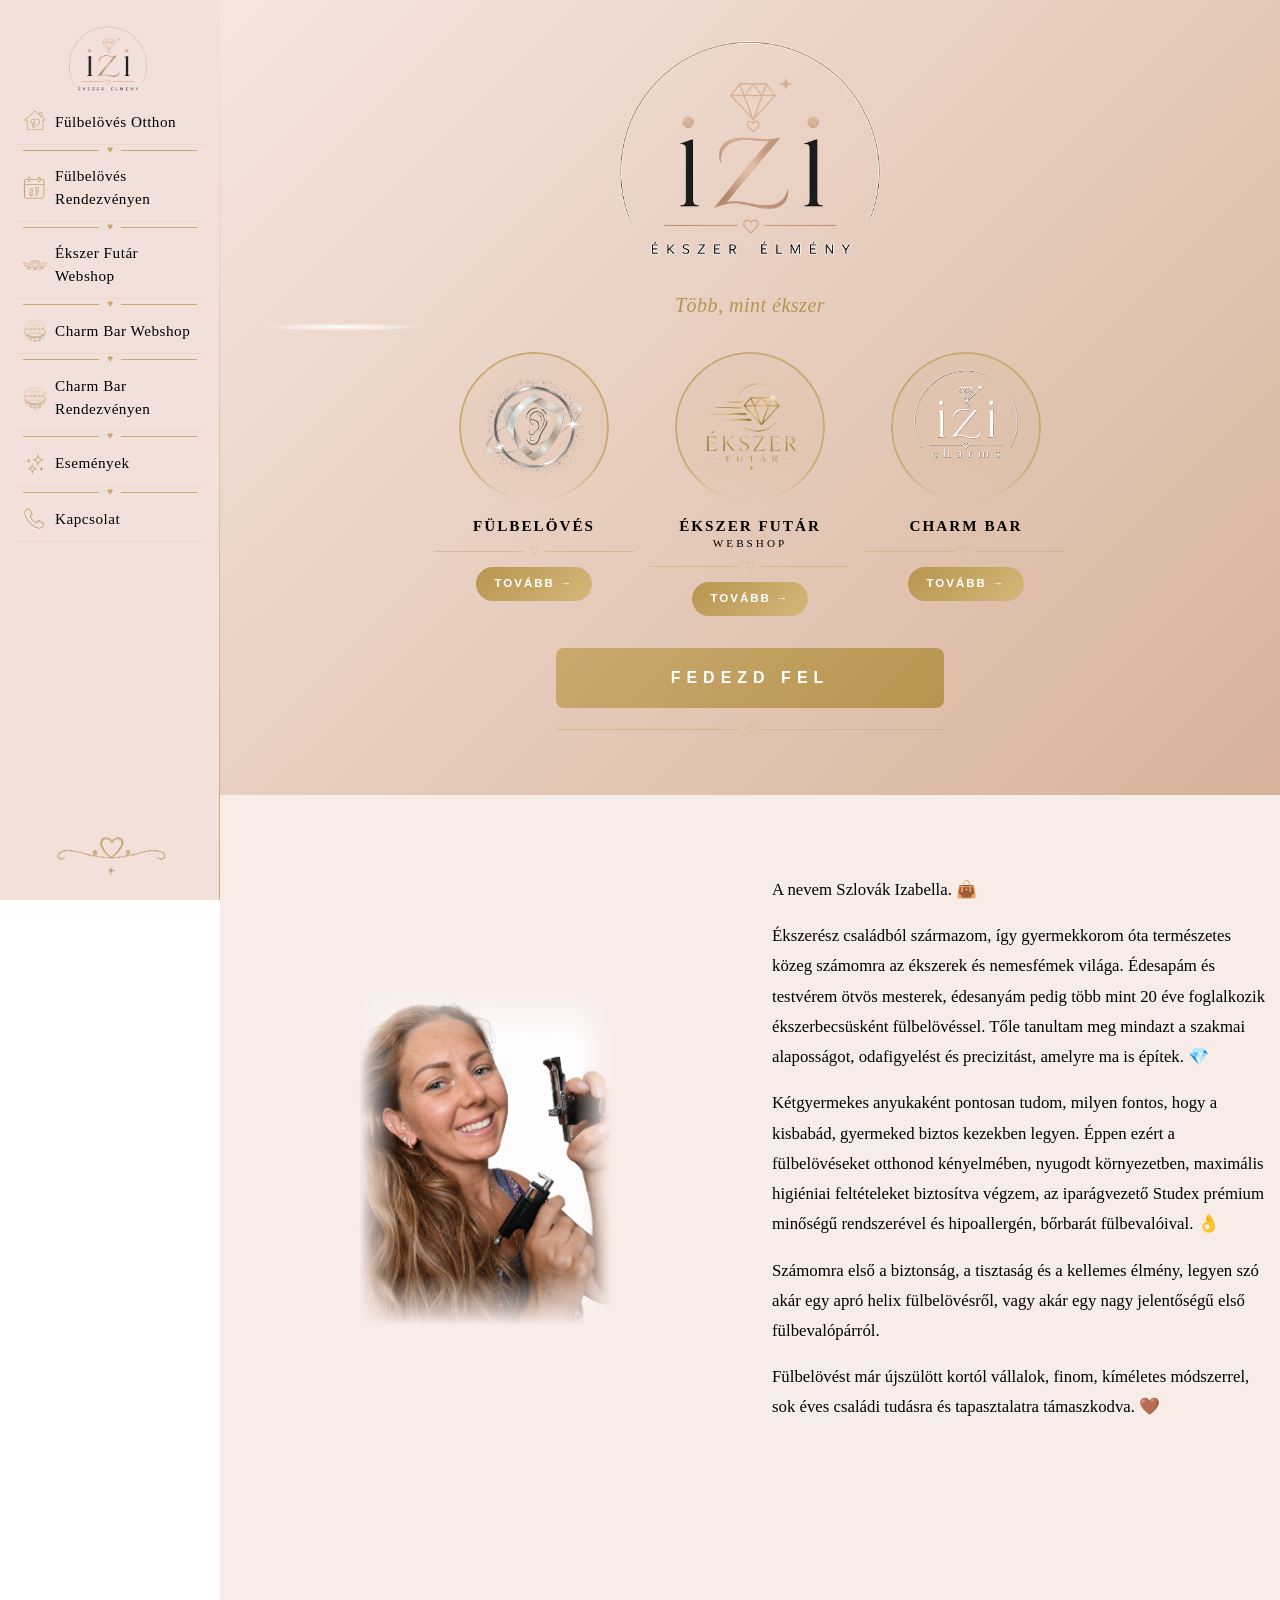
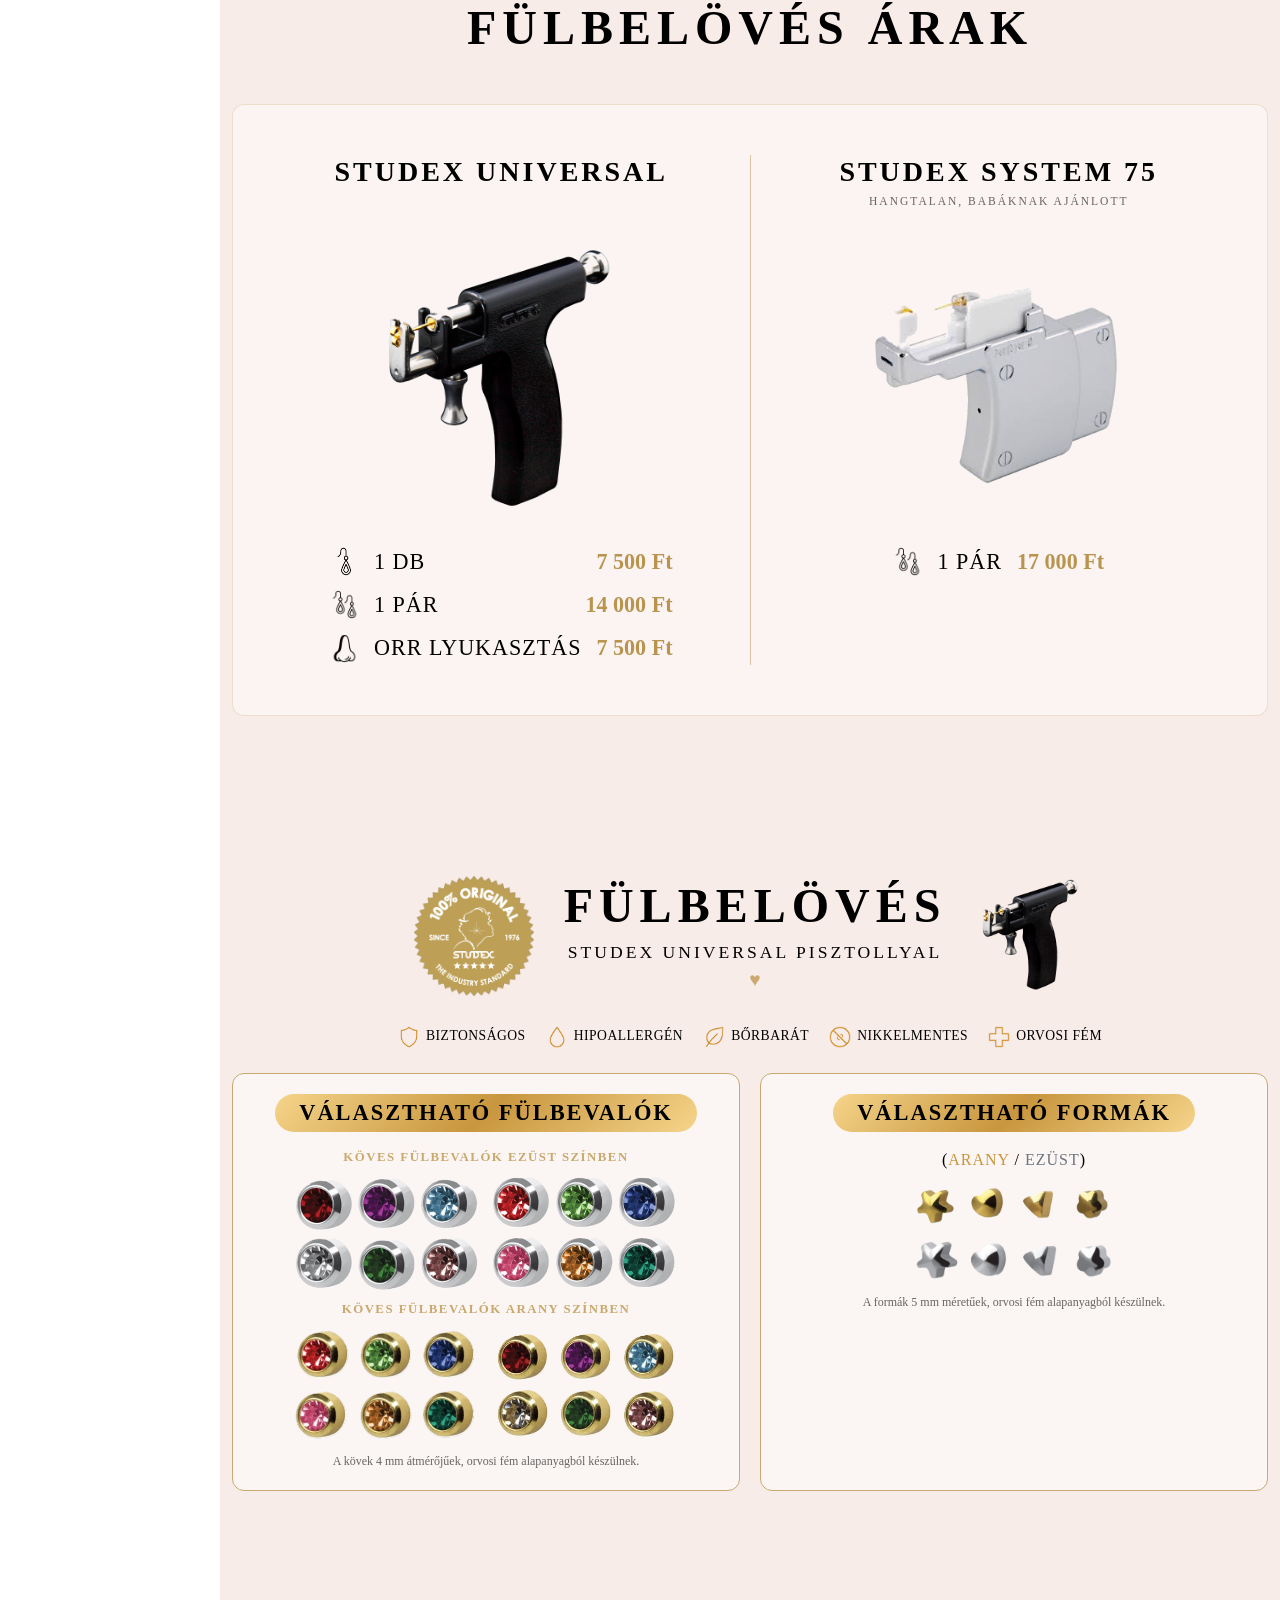
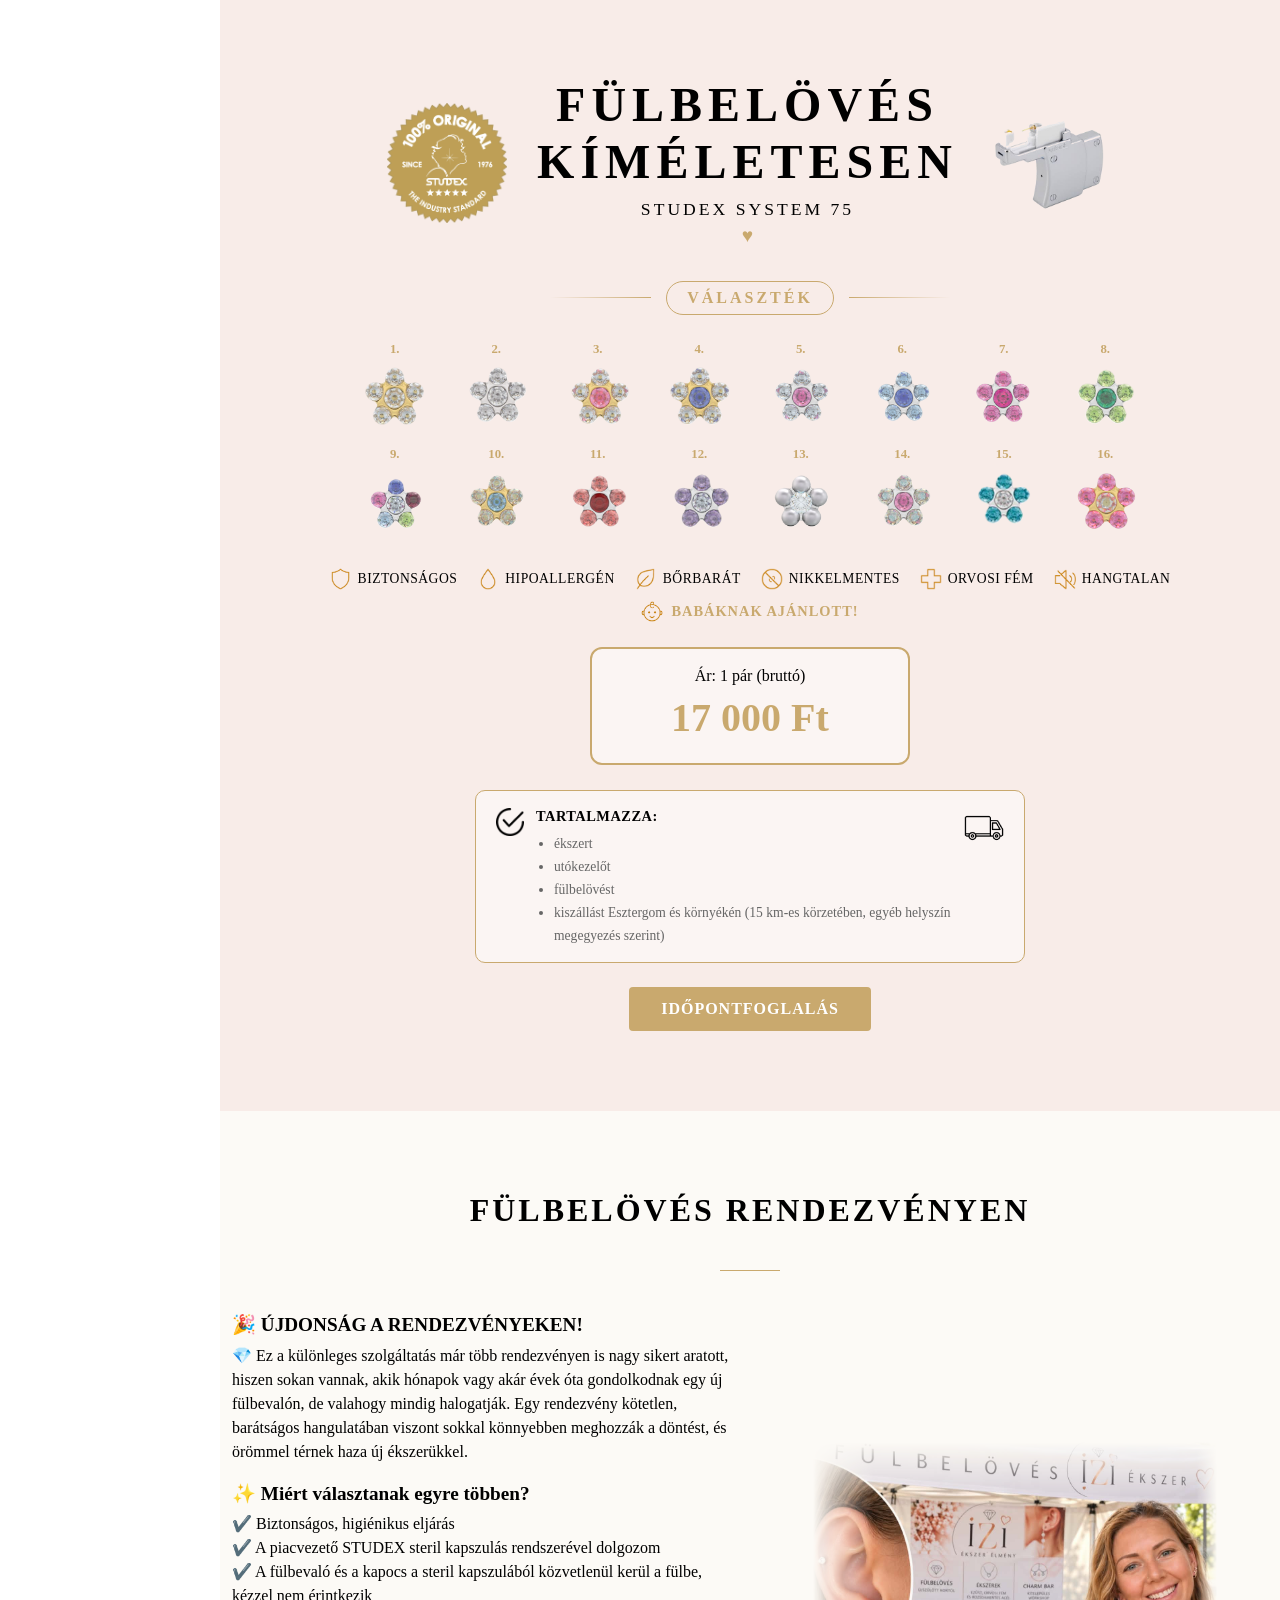
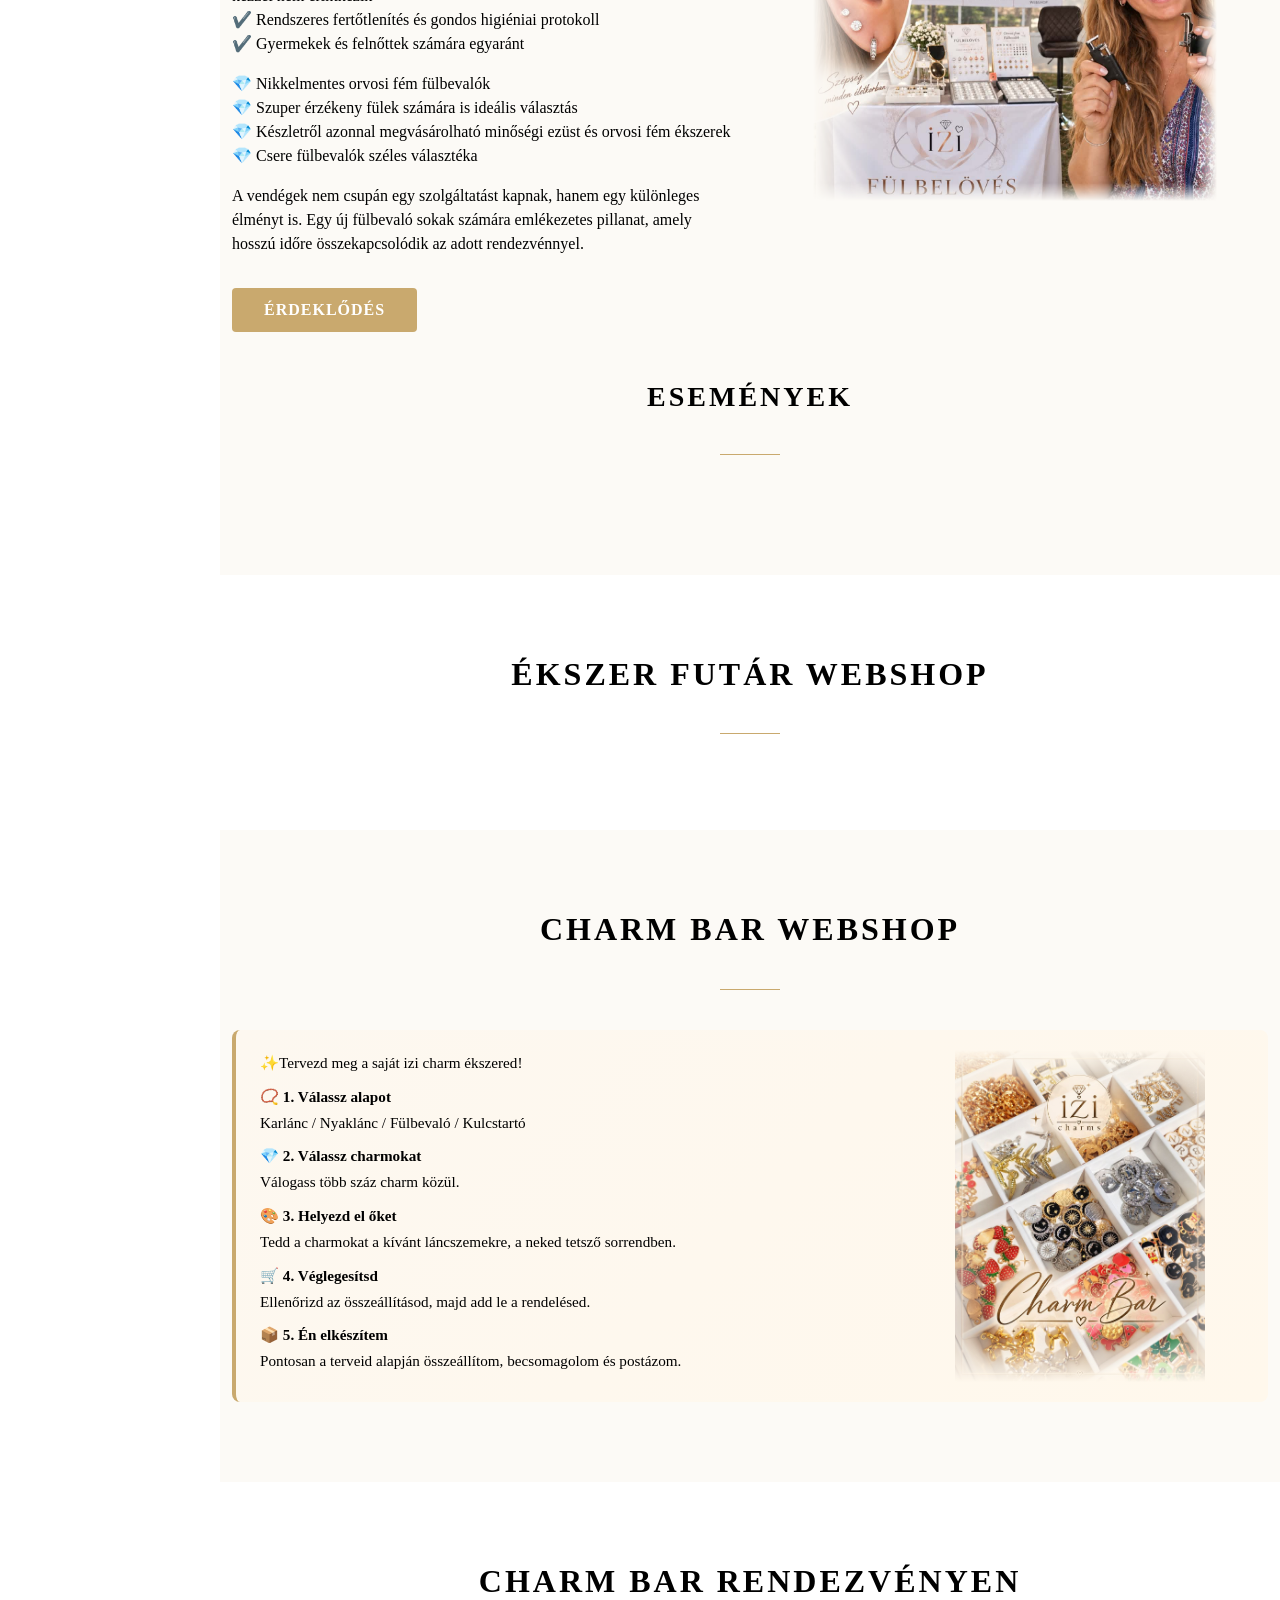
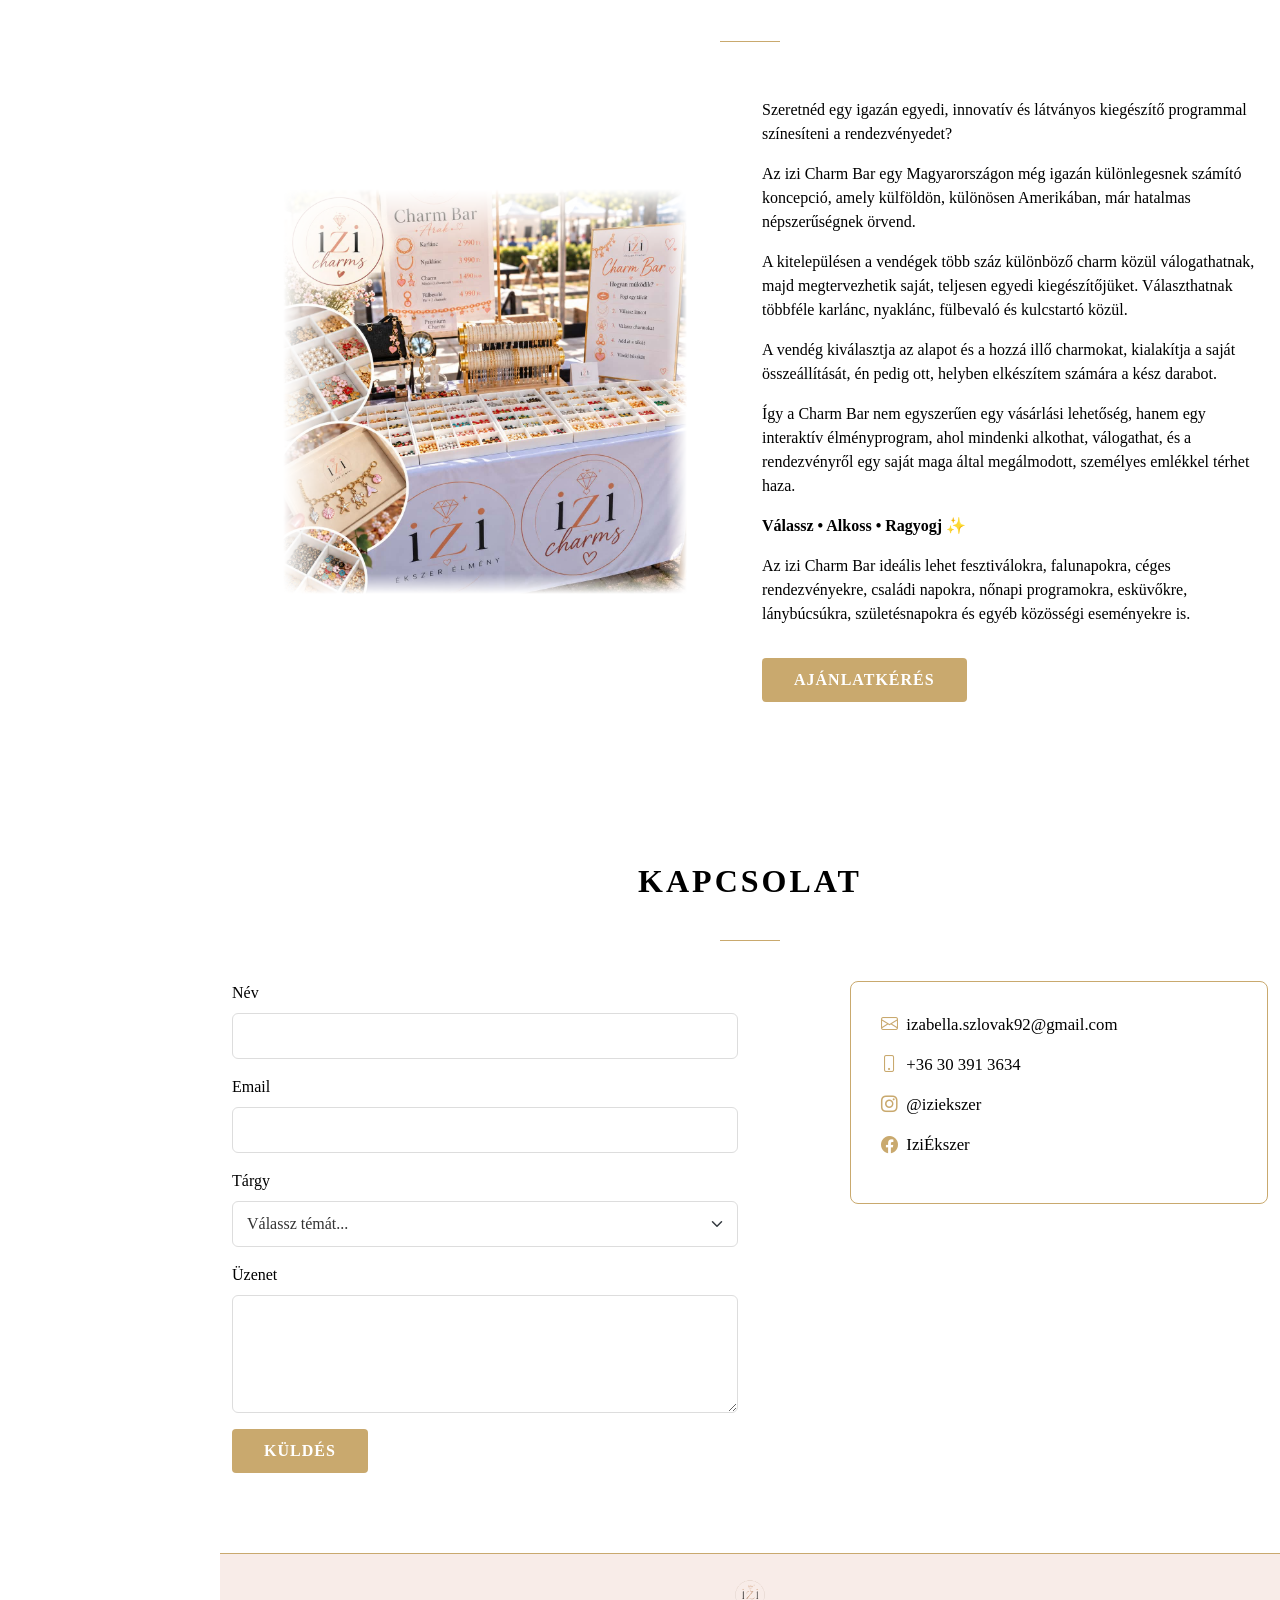
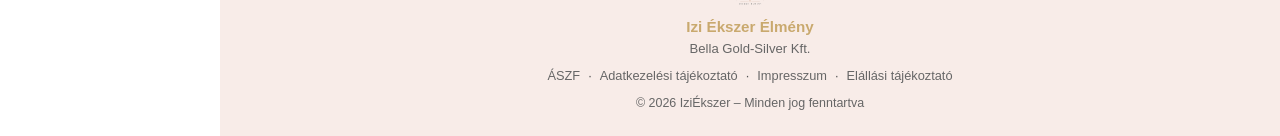
==== index.html @ 25cbd67f "esemeny-promo-kep-wrap" class="esemeny-promo-kep-wrap" ====
<!DOCTYPE html>
<html lang="hu">

<head>
  <meta charset="UTF-8">
  <meta name="viewport" content="width=device-width, initial-scale=1.0">
  <title>IziÉkszer - Ékszer Élmény</title>
  <link href="https://cdn.jsdelivr.net/npm/bootstrap@5.3.3/dist/css/bootstrap.min.css" rel="stylesheet">
  <link href="https://cdn.jsdelivr.net/npm/bootstrap-icons@1.11.3/font/bootstrap-icons.min.css" rel="stylesheet">
  <link href="css/style.css" rel="stylesheet">
</head>

<body>

  <!-- Desktop Navbar -->
  <nav class="navbar-desktop">
    <div class="nav-container">
      <a class="nav-logo" href="#">
        <img src="pics/main_logo_transparent.png" alt="IziÉkszer">
      </a>
      <ul class="nav-links">
        <li><a href="#Fülbelövés-otthon"><img src="pics/menu_vector_icons/01_fulbeloves_otthon.png" alt=""
              class="nav-link-icon">Fülbelövés Otthon</a></li>
        <li>
          <div class="nav-separator"><span class="sep-line"></span><span class="sep-heart">&hearts;</span><span
              class="sep-line"></span></div><a href="#Fülbelövés-rendezveny"><img
              src="pics/menu_vector_icons/02_fulbeloves_rendezvenyen.png" alt="" class="nav-link-icon">Fülbelövés
            Rendezvényen</a>
        </li>
        <li>
          <div class="nav-separator"><span class="sep-line"></span><span class="sep-heart">&hearts;</span><span
              class="sep-line"></span></div><a href="#Ékszer-Futár"><img
              src="pics/menu_vector_icons/03_ekszer_futar.png" alt="" class="nav-link-icon">Ékszer Futár Webshop</a>
        </li>
        <li>
          <div class="nav-separator"><span class="sep-line"></span><span class="sep-heart">&hearts;</span><span
              class="sep-line"></span></div><a href="#charm-bar-shop"><img
              src="pics/menu_vector_icons/04_charm_bar_webshop.png" alt="" class="nav-link-icon">Charm Bar
            Webshop</a>
        </li>
        <li>
          <div class="nav-separator"><span class="sep-line"></span><span class="sep-heart">&hearts;</span><span
              class="sep-line"></span></div><a href="#charm-bar"><img
              src="pics/menu_vector_icons/04_charm_bar_webshop.png" alt="" class="nav-link-icon">Charm Bar
            Rendezvényen</a>
        </li>
        <li>
          <div class="nav-separator"><span class="sep-line"></span><span class="sep-heart">&hearts;</span><span
              class="sep-line"></span></div><a href="#esemenyek"><img src="pics/menu_vector_icons/07_esemenyek.png"
              alt="" class="nav-link-icon">Események</a>
        </li>
        <li>
          <div class="nav-separator"><span class="sep-line"></span><span class="sep-heart">&hearts;</span><span
              class="sep-line"></span></div><a href="#kapcsolat"><img src="pics/menu_vector_icons/08_kapcsolat.png"
              alt="" class="nav-link-icon">Kapcsolat</a>
        </li>
      </ul>
      <img src="pics/menu_vector_icons/11_heart_flourish.png" alt="" class="nav-flourish">
      <button class="hamburger-btn" onclick="openMobileMenu()">
        <i class="bi bi-list"></i>
      </button>
    </div>
  </nav>

  <!-- Mobile Menu Overlay -->
  <div class="mobile-menu-overlay" id="mobileMenu">
    <button class="mobile-menu-close" onclick="closeMobileMenu()">&times;</button>
    <!-- Logo centered at top -->
    <div class="mobile-menu-header">
      <img src="pics/menu_vector_icons/10_izi_logo.png" alt="IziÉkszer" class="menu-logo">
      <span class="menu-slogan">Ékszer Élmény</span>
    </div>
    <!-- Menu items with icons -->
    <ul class="mobile-menu-items">
      <li>
        <a href="#Fülbelövés-otthon" onclick="closeMobileMenu()">
          <img src="pics/menu_vector_icons/01_fulbeloves_otthon.png" alt="" class="menu-icon-img">
          Fülbelövés Otthon
        </a>
        <div class="menu-separator"><span class="sep-line"></span><span class="sep-heart">&hearts;</span><span
            class="sep-line"></span></div>
      </li>
      <li>
        <a href="#Fülbelövés-rendezveny" onclick="closeMobileMenu()">
          <img src="pics/menu_vector_icons/02_fulbeloves_rendezvenyen.png" alt="" class="menu-icon-img">
          Fülbelövés rendezvényen
        </a>
        <div class="menu-separator"><span class="sep-line"></span><span class="sep-heart">&hearts;</span><span
            class="sep-line"></span></div>
      </li>
      <li>
        <a href="#Ékszer-Futár" onclick="closeMobileMenu()">
          <img src="pics/menu_vector_icons/03_ekszer_futar.png" alt="" class="menu-icon-img">
          Ékszer Futár Webshop
        </a>
        <div class="menu-separator"><span class="sep-line"></span><span class="sep-heart">&hearts;</span><span
            class="sep-line"></span></div>
      </li>
      <li>
        <a href="#charm-bar-shop" onclick="closeMobileMenu()">
          <img src="pics/menu_vector_icons/04_charm_bar_webshop.png" alt="" class="menu-icon-img">
          Charm Bar Webshop
        </a>
        <div class="menu-separator"><span class="sep-line"></span><span class="sep-heart">&hearts;</span><span
            class="sep-line"></span></div>
      </li>
      <li>
        <a href="#charm-bar" onclick="closeMobileMenu()">
          <img src="pics/menu_vector_icons/04_charm_bar_webshop.png" alt="" class="menu-icon-img">
          Charm Bar Rendezvényen
        </a>
        <div class="menu-separator"><span class="sep-line"></span><span class="sep-heart">&hearts;</span><span
            class="sep-line"></span></div>
      </li>
      <li>
        <a href="#esemenyek" onclick="closeMobileMenu()">
          <img src="pics/menu_vector_icons/07_esemenyek.png" alt="" class="menu-icon-img">
          Események
        </a>
        <div class="menu-separator"><span class="sep-line"></span><span class="sep-heart">&hearts;</span><span
            class="sep-line"></span></div>
      </li>
      <li>
        <a href="#kapcsolat" onclick="closeMobileMenu()">
          <img src="pics/menu_vector_icons/08_kapcsolat.png" alt="" class="menu-icon-img">
          Kapcsolat
        </a>
      </li>
    </ul>
    <img src="pics/menu_vector_icons/11_heart_flourish.png" alt="" class="mobile-menu-flourish">
  </div>

  <!-- Hero Section -->
  <section id="hero" class="hero-section">
    <div class="container">
      <img src="pics/main_logo_transparent.png" alt="IziÉkszer" class="hero-logo">
      <p class="hero-slogan">Több, mint ékszer</p>

      <div class="hero-services">
        <div class="hero-service-item">
          <div class="hero-service-circle">
            <img src="pics/ear_holes_logo.png" alt="Fülbelövés">
          </div>
          <h3 class="hero-service-title">FÜLBELÖVÉS</h3>
          <div class="hero-sep"><span class="sep-line"></span><span class="sep-heart">♡</span><span
              class="sep-line"></span></div>
          <a href="#Fülbelövés-otthon" class="hero-tovabb-btn">TOVÁBB →</a>
        </div>
        <div class="hero-service-item">
          <div class="hero-service-circle">
            <img src="pics/EkszerFutar_transparent.png" alt="Ékszer Futár">
          </div>
          <h3 class="hero-service-title">ÉKSZER FUTÁR<br><span class="hero-service-sub">WEBSHOP</span></h3>
          <div class="hero-sep"><span class="sep-line"></span><span class="sep-heart">♡</span><span
              class="sep-line"></span></div>
          <a href="#Ékszer-Futár" class="hero-tovabb-btn">TOVÁBB →</a>
        </div>
        <div class="hero-service-item">
          <div class="hero-service-circle">
            <img src="pics/izi_chamrs.png" alt="Charm Bar">
          </div>
          <h3 class="hero-service-title">CHARM BAR</h3>
          <div class="hero-sep"><span class="sep-line"></span><span class="sep-heart">♡</span><span
              class="sep-line"></span></div>
          <a href="#charm-bar-shop" class="hero-tovabb-btn">TOVÁBB →</a>
        </div>
      </div>

      <div class="hero-fedezd-wrap">
        <a href="#Fülbelövés-otthon" class="hero-fedezd-btn">FEDEZD FEL</a>
        <div class="hero-sep"><span class="sep-line"></span><span class="sep-heart">♡</span><span
            class="sep-line"></span></div>
      </div>
    </div>
  </section>

  <!-- Fülbelövés bemutatkozó -->
  <section id="Fülbelövés-otthon" class="section-block fulbeloves-section">
    <div class="container">
      <div class="row align-items-center">
        <div class="col-lg-6">
          <div class="fb-intro-photo-wrapper">
            <img src="pics/main_logo_transparent.png" alt="IziÉkszer" class="fb-intro-logo">
            <img src="pics/fulbeloves/intro_photo.png" alt="Fülbelövés" class="img-fluid rounded fb-intro-photo">
          </div>
        </div>
        <div class="col-lg-6">
          <div class="fb-intro-text">
            <p>
              A nevem Szlovák Izabella. 👜
            </p>
            <p>
              Ékszerész családból származom, így gyermekkorom óta természetes közeg számomra az ékszerek és nemesfémek
              világa. Édesapám és testvérem ötvös mesterek, édesanyám pedig több mint 20 éve foglalkozik
              ékszerbecsüsként
              fülbelövéssel. Tőle tanultam meg mindazt a szakmai alaposságot, odafigyelést és precizitást, amelyre ma is
              építek. 💎
            </p>
            <p>
              Kétgyermekes anyukaként pontosan tudom, milyen fontos, hogy a kisbabád, gyermeked biztos kezekben legyen.
              Éppen ezért a fülbelövéseket otthonod kényelmében, nyugodt környezetben, maximális higiéniai feltételeket
              biztosítva végzem, az iparágvezető Studex prémium minőségű rendszerével és hipoallergén, bőrbarát
              fülbevalóival. 👌
            </p>
            <p>
              Számomra első a biztonság, a tisztaság és a kellemes élmény, legyen szó akár egy apró helix fülbelövésről,
              vagy akár egy nagy jelentőségű első fülbevalópárról.
            </p>
            <p>
              Fülbelövést már újszülött kortól vállalok, finom, kíméletes módszerrel, sok éves családi tudásra és
              tapasztalatra támaszkodva. 🤎
            </p>
          </div>
        </div>
      </div>
    </div>
  </section>

  <!-- Fülbelövés eszközök -->
  <section class="section-block fulbeloves-section fb-tools-section">
    <div class="container">
      <h2 class="fb-title text-center mb-5">FÜLBELÖVÉS ÁRAK</h2>
      <div class="fb-tools-grid">
        <!-- Studex Universal -->
        <div class="fb-tool-panel">
          <div class="fb-tool-header">
            <h3 class="fb-tool-title">STUDEX UNIVERSAL</h3>
          </div>
          <img src="pics/fulbeloves/universal_instrument_600.png" alt="Studex Universal" class="fb-tool-img">
          <div class="fb-tool-prices">
            <div class="fb-tool-price-row">
              <img src="pics/fulbeloves/earrings_one.png" alt="" class="fb-tool-icon-img">
              <span class="fb-tool-qty">1 DB</span>
              <span class="fb-tool-price" data-ar-id="universal_1db">7 500 Ft</span>
            </div>
            <div class="fb-tool-price-row">
              <img src="pics/fulbeloves/earrings_pair.png" alt="" class="fb-tool-icon-img">
              <span class="fb-tool-qty">1 PÁR</span>
              <span class="fb-tool-price" data-ar-id="universal_1par">14 000 Ft</span>
            </div>
            <div class="fb-tool-price-row">
              <img src="pics/fulbeloves/nose.png" alt="" class="fb-tool-icon-img">
              <span class="fb-tool-qty">ORR LYUKASZTÁS</span>
              <span class="fb-tool-price" data-ar-id="universal_orr">7 500 Ft</span>
            </div>
          </div>
        </div>

        <!-- Divider -->
        <div class="fb-tools-divider"></div>

        <!-- Studex System 75 -->
        <div class="fb-tool-panel">
          <div class="fb-tool-header">
            <h3 class="fb-tool-title">STUDEX SYSTEM 75</h3>
            <p class="fb-tool-subtitle">HANGTALAN, BABÁKNAK AJÁNLOTT</p>
          </div>
          <img src="pics/fulbeloves/studex_system_75.png" alt="Studex System 75" class="fb-tool-img">
          <div class="fb-tool-prices">
            <div class="fb-tool-price-row">
              <img src="pics/fulbeloves/earrings_pair.png" alt="" class="fb-tool-icon-img">
              <span class="fb-tool-qty">1 PÁR</span>
              <span class="fb-tool-price" data-ar-id="system75_1par">17 000 Ft</span>
            </div>
          </div>
        </div>
      </div>
    </div>
  </section>

  <!-- Fülbelövés Universal választék -->
  <section class="section-block fulbeloves-section">
    <div class="container">

      <!-- Header -->
      <div class="fb-header">
        <img src="pics/fulbeloves/studex_seal.png" alt="Studex pecsét" class="fb-header-icon fb-shield">
        <div class="fb-header-center">
          <h2 class="fb-title">FÜLBELÖVÉS</h2>
          <p class="fb-subtitle">STUDEX UNIVERSAL PISZTOLLYAL</p>
          <span class="fb-heart">&hearts;</span>
        </div>
        <img src="pics/fulbeloves/universal_instrument_600.png" alt="Studex Universal" class="fb-header-icon fb-gun">
      </div>

      <!-- Feature badges -->
      <div class="fb-features">
        <div class="fb-feature"><img src="pics/fulbeloves/shield.png" alt=""><span>BIZTONSÁGOS</span></div>
        <div class="fb-feature"><img src="pics/fulbeloves/water_drop.png" alt=""><span>HIPOALLERGÉN</span></div>
        <div class="fb-feature"><img src="pics/fulbeloves/leaf.png" alt=""><span>BŐRBARÁT</span></div>
        <div class="fb-feature"><img src="pics/fulbeloves/wo_nikkel.png" alt=""><span>NIKKELMENTES</span></div>
        <div class="fb-feature"><img src="pics/fulbeloves/medical_metal.png" alt=""><span>ORVOSI FÉM</span></div>
      </div>

      <!-- Kövek + Formák -->
      <div class="fb-universal-grid">

        <!-- Választható kövek -->
        <div class="fb-uv-box">
          <h3 class="fb-box-title fb-box-title--gold-badge">VÁLASZTHATÓ FÜLBEVALÓK</h3>
          <p class="fb-stone-cat-label">Köves fülbevalók ezüst színben</p>
          <div class="d-flex mt-1" style="max-width:400px;margin:0 auto">
            <img src="pics/fulbeloves/silver_stones.png" alt="Ezüst kövek" class="fb-stones-img" style="flex:1;min-width:0;max-width:50%;margin:0">
            <img src="pics/fulbeloves/silver_stones_2.png" alt="Ezüst kövek" class="fb-stones-img" style="flex:1;min-width:0;max-width:50%;margin:0">
          </div>
          <p class="fb-stone-cat-label mt-2">Köves fülbevalók arany színben</p>
          <!-- <img src="pics/fulbeloves/gold_stones_1.png" alt="Arany kövek" class="fb-stones-img"> -->
          <div class="d-flex mt-1" style="max-width:400px;margin:0 auto">
            <img src="pics/fulbeloves/gold_stones_1.png" alt="Arany kövek" class="fb-stones-img" style="flex:1;min-width:0;max-width:50%;margin:0">
            <img src="pics/fulbeloves/gold_stones_12.png" alt="Arany kövek" class="fb-stones-img" style="flex:1;min-width:0;max-width:50%;margin:0">
          </div>
          <p class="fb-box-note">A kövek 4 mm átmérőjűek, orvosi fém alapanyagból készülnek.</p>
        </div>

        <!-- Választható formák -->
        <div class="fb-uv-box">
          <h3 class="fb-box-title fb-box-title--gold-badge">VÁLASZTHATÓ FORMÁK</h3>
          <p class="fb-box-title-sub mb-2">(<span class="fb-color-gold">ARANY</span> / <span class="fb-color-silver">EZÜST</span>)</p>

          <!-- Arany formák -->
          <div class="fb-shapes-inline">
            <div class="fb-shape-item">
              <img src="pics/fulbeloves/gold_star.png" alt="Arany csillag">
              <!-- <span>CSILLAG</span> -->
            </div>
            <div class="fb-shape-item">
              <img src="pics/fulbeloves/gold_heart.png" alt="Arany szív">
              <!-- <span>SZÍV</span> -->
            </div>
            <div class="fb-shape-item">
              <img src="pics/fulbeloves/gold_triangle.png" alt="Arany háromszög">
              <!-- <span>HÁROMSZÖG</span> -->
            </div>
            <div class="fb-shape-item">
              <img src="pics/fulbeloves/gold_flower.png" alt="Arany virág">
              <!-- <span>VIRÁG</span> -->
            </div>
          </div>

          <!-- Ezüst formák -->
          <div class="fb-shapes-inline mt-2">
            <div class="fb-shape-item">
              <img src="pics/fulbeloves/silver_star.png" alt="Ezüst csillag">
              <!-- <span>CSILLAG</span> -->
            </div>
            <div class="fb-shape-item">
              <img src="pics/fulbeloves/silver_heart.png" alt="Ezüst szív">
              <!-- <span>SZÍV</span> -->
            </div>
            <div class="fb-shape-item">
              <img src="pics/fulbeloves/silver_triangle.png" alt="Ezüst háromszög">
              <!-- <span>HÁROMSZÖG</span> -->
            </div>
            <div class="fb-shape-item">
              <img src="pics/fulbeloves/silver_flower.png" alt="Ezüst virág">
              <!-- <span>VIRÁG</span> -->
            </div>
          </div>

          <p class="fb-box-note">A formák 5 mm méretűek, orvosi fém alapanyagból készülnek.</p>
        </div>

      </div>

      <!-- Új kövek és formák -->
      <!-- <div class="fb-valasztek-label mt-4">
        <span class="fb-label-line"></span>
        <span class="fb-label-text">ÚJ KÖVEK ÉS FORMÁK</span>
        <span class="fb-label-line"></span>
      </div>
      <div class="fb-uj-grid">
        <div class="fb-uj-item"><img src="pics/fulbeloves/earring_09.png" alt="Gyöngyház"><span>GYÖNGYHÁZ</span></div>
        <div class="fb-uj-item"><img src="pics/fulbeloves/earring_10.png" alt="Barack gyöngyház"><span>BARACK GYÖNGYHÁZ</span></div>
        <div class="fb-uj-item"><img src="pics/fulbeloves/earring_11.png" alt="Fekete onix"><span>FEKETE ONIX</span></div>
        <div class="fb-uj-item"><img src="pics/fulbeloves/earring_12.png" alt="Arany onix"><span>ARANY ONIX</span></div>
        <div class="fb-uj-item"><img src="pics/fulbeloves/earring_13.png" alt="Aurora borealis"><span>AURORA BOREALIS</span></div>
      </div>
      <p class="fb-uj-note">A kövek és formák 4 mm átmérőjűek, orvosi fém alapanyagból készülnek.</p> -->

    </div>
  </section>

  <!-- Fülbelövés választék -->
  <section class="section-block fulbeloves-section">
    <div class="container">
      <!-- Header with shield + title + gun -->
      <div class="fb-header">
        <img src="pics/fulbeloves/studex_seal.png" alt="Biztonságos" class="fb-header-icon fb-shield">
        <div class="fb-header-center">
          <h2 class="fb-title">FÜLBELÖVÉS <br>KÍMÉLETESEN</h2>
          <p class="fb-subtitle">STUDEX SYSTEM 75</p>
          <span class="fb-heart">&hearts;</span>
        </div>
        <img src="pics/fulbeloves/studex_system_75.png" alt="Studex System 75" class="fb-header-icon fb-gun">
      </div>

      <!-- Választék -->
      <div class="fb-valasztek-label">
        <span class="fb-label-line"></span>
        <span class="fb-label-text">VÁLASZTÉK</span>
        <span class="fb-label-line"></span>
      </div>

      <!-- Earring grid -->
      <div class="fb-earring-grid">
        <div class="fb-earring-item"><span class="fb-earring-num">1.</span><img src="pics/fulbeloves/earring_01.png"
            alt="1"></div>
        <div class="fb-earring-item"><span class="fb-earring-num">2.</span><img src="pics/fulbeloves/earring_02.png"
            alt="2"></div>
        <div class="fb-earring-item"><span class="fb-earring-num">3.</span><img src="pics/fulbeloves/earring_03.png"
            alt="3"></div>
        <div class="fb-earring-item"><span class="fb-earring-num">4.</span><img src="pics/fulbeloves/earring_04.png"
            alt="4"></div>
        <div class="fb-earring-item"><span class="fb-earring-num">5.</span><img src="pics/fulbeloves/earring_05.png"
            alt="5"></div>
        <div class="fb-earring-item"><span class="fb-earring-num">6.</span><img src="pics/fulbeloves/earring_06.png"
            alt="6"></div>
        <div class="fb-earring-item"><span class="fb-earring-num">7.</span><img src="pics/fulbeloves/earring_07.png"
            alt="7"></div>
        <div class="fb-earring-item"><span class="fb-earring-num">8.</span><img src="pics/fulbeloves/earring_08.png"
            alt="8"></div>
        <div class="fb-earring-item"><span class="fb-earring-num">9.</span><img src="pics/fulbeloves/earring_09.png"
            alt="9"></div>
        <div class="fb-earring-item"><span class="fb-earring-num">10.</span><img src="pics/fulbeloves/earring_10.png"
            alt="10"></div>
        <div class="fb-earring-item"><span class="fb-earring-num">11.</span><img src="pics/fulbeloves/earring_11.png"
            alt="11"></div>
        <div class="fb-earring-item"><span class="fb-earring-num">12.</span><img src="pics/fulbeloves/earring_12.png"
            alt="12"></div>
        <div class="fb-earring-item"><span class="fb-earring-num">13.</span><img src="pics/fulbeloves/earring_13.png"
            alt="13"></div>
        <div class="fb-earring-item"><span class="fb-earring-num">14.</span><img src="pics/fulbeloves/earring_14.png"
            alt="14"></div>
        <div class="fb-earring-item"><span class="fb-earring-num">15.</span><img src="pics/fulbeloves/earring_15.png"
            alt="15"></div>
        <div class="fb-earring-item"><span class="fb-earring-num">16.</span><img src="pics/fulbeloves/earring_16.png"
            alt="16"></div>
      </div>

      <!-- Feature badges -->
      <div class="fb-features">
        <div class="fb-feature"><img src="pics/fulbeloves/shield.png" alt=""><span>BIZTONSÁGOS</span></div>
        <div class="fb-feature"><img src="pics/fulbeloves/water_drop.png" alt=""><span>HIPOALLERGÉN</span></div>
        <div class="fb-feature"><img src="pics/fulbeloves/leaf.png" alt=""><span>BŐRBARÁT</span></div>
        <div class="fb-feature"><img src="pics/fulbeloves/wo_nikkel.png" alt=""><span>NIKKELMENTES</span></div>
        <div class="fb-feature"><img src="pics/fulbeloves/medical_metal.png" alt=""><span>ORVOSI FÉM</span></div>
        <div class="fb-feature"><img src="pics/fulbeloves/soundless.png" alt=""><span>HANGTALAN</span></div>
      </div>
      <div class="fb-baby-badge">
        <img src="pics/fulbeloves/baby.png" alt="">
        <span>BABÁKNAK AJÁNLOTT!</span>
      </div>

      <!-- Price -->
      <div class="fb-price-box">
        <p class="fb-price-label">Ár: 1 pár (bruttó)</p>
        <p class="fb-price" data-ar-id="system75_1par">17 000 Ft</p>
      </div>

      <!-- Tartalmazza -->
      <div class="fb-includes">
        <div class="fb-includes-inner">
          <img src="pics/fulbeloves/checked.png" alt="" class="fb-check-icon">
          <div>
            <p class="fb-includes-title">TARTALMAZZA:</p>
            <ul class="fb-includes-list">
              <li>ékszert</li>
              <li>utókezelőt</li>
              <li>fülbelövést</li>
              <li>kiszállást Esztergom és környékén (15 km-es körzetében, egyéb helyszín megegyezés szerint)</li>
            </ul>
          </div>
          <img src="pics/fulbeloves/delivery-van.png" alt="" class="fb-delivery-icon">
        </div>
      </div>

      <div class="text-center mt-4">
        <a href="#kapcsolat" class="btn btn-gold">Időpontfoglalás</a>
      </div>
    </div>
  </section>

  <!-- Fülbelövés Rendezvényen -->
  <section id="Fülbelövés-rendezveny" class="section-block section-alt">
    <div class="container">
      <h2 class="section-title">Fülbelövés Rendezvényen</h2>
      <div class="gold-divider"></div>
      <div class="row align-items-center">
        <div class="col-lg-6 order-lg-2">
          <div class="fb-intro-photo-wrapper">
            <img src="pics/fulbeloves/fulbeloves_rendevenyen_2026.jpg" alt="Fülbelövés Rendezvényen"
              class="img-fluid fb-event-photo">
          </div>
        </div>
        <div class="col-lg-6 order-lg-1 mt-4 mt-lg-0">
          <p class="rendezv-ujdonsag">🎉 ÚJDONSÁG A RENDEZVÉNYEKEN!</p>
          <p>
            💎 Ez a különleges szolgáltatás már több rendezvényen is nagy sikert aratott, hiszen sokan vannak, akik
            hónapok vagy akár évek óta gondolkodnak egy új fülbevalón, de valahogy mindig halogatják. Egy rendezvény
            kötetlen, barátságos hangulatában viszont sokkal könnyebben meghozzák a döntést, és örömmel térnek haza új
            ékszerükkel.
          </p>
          <p class="rendezv-miert">✨ Miért választanak egyre többen?</p>
          <p>✔️ Biztonságos, higiénikus eljárás<br>
            ✔️ A piacvezető STUDEX steril kapszulás rendszerével dolgozom<br>
            ✔️ A fülbevaló és a kapocs a steril kapszulából közvetlenül kerül a fülbe, kézzel nem érintkezik<br>
            ✔️ Rendszeres fertőtlenítés és gondos higiéniai protokoll<br>
            ✔️ Gyermekek és felnőttek számára egyaránt</p>

          <p>💎 Nikkelmentes orvosi fém fülbevalók<br>
            💎 Szuper érzékeny fülek számára is ideális választás<br>
            💎 Készletről azonnal megvásárolható minőségi ezüst és orvosi fém ékszerek<br>
            💎 Csere fülbevalók széles választéka</p>
          <p>A vendégek nem csupán egy szolgáltatást kapnak, hanem egy különleges élményt is. Egy új fülbevaló sokak
            számára emlékezetes pillanat, amely hosszú időre összekapcsolódik az adott rendezvénnyel.</p>
          <a href="#kapcsolat" class="btn btn-gold mt-3">Érdeklődés</a>
        </div>
      </div>

      <div id="esemenyek" class="mt-5">
        <h3 class="section-title">Események</h3>
        <div class="gold-divider"></div>
        <div class="esemeny-promo" id="esemeny-promo-box" style="display:none">
          <div class="esemeny-promo-inner">
            <div class="esemeny-promo-text">
              <p class="esemeny-promo-title" id="esemeny-promo-title"></p>
              <div id="esemeny-promo-body"></div>
              <p class="esemeny-promo-slogan" id="esemeny-promo-slogan"></p>
            </div>
            <div id="esemeny-promo-kep-wrap" class="esemeny-promo-kep-wrap" style="display:none">
              <img id="esemeny-promo-kep" src="" alt="" class="esemeny-promo-kep">
            </div>
          </div>
        </div>
        <div id="esemenyek-container"></div>
      </div>
    </div>
  </section>

  <!-- Ékszer Futár webshop -->
  <section id="Ékszer-Futár" class="section-block">
    <div class="container">
      <h2 class="section-title">Ékszer Futár Webshop</h2>
      <div class="gold-divider"></div>
      <div id="termekek-container" class="row g-4"></div>
    </div>
  </section>

  <!-- Charm Bar webshop -->
  <section id="charm-bar-shop" class="section-block section-alt">
    <div class="container">
      <h2 class="section-title">Charm Bar Webshop</h2>
      <div class="gold-divider"></div>
      <div class="esemeny-promo mb-4">
        <div class="esemeny-promo-inner">
          <div class="esemeny-promo-text">
            <p>✨Tervezd meg a saját izi charm ékszered!</p>
            <p>📿 <strong>1. Válassz alapot</strong><br>
            Karlánc / Nyaklánc / Fülbevaló / Kulcstartó</p>
            <p>💎 <strong>2. Válassz charmokat</strong><br>
            Válogass több száz charm közül.</p>
            <p>🎨 <strong>3. Helyezd el őket</strong><br>
            Tedd a charmokat a kívánt láncszemekre, a neked tetsző sorrendben.</p>
            <p>🛒 <strong>4. Véglegesítsd</strong><br>
            Ellenőrizd az összeállításod, majd add le a rendelésed.</p>
            <p>📦 <strong>5. Én elkészítem</strong><br>
            Pontosan a terveid alapján összeállítom, becsomagolom és postázom.</p>
          </div>
          <div class="esemeny-promo-kep-wrap">
            <img src="pics/charmbar/fb_charmbar_2.jpg" alt="Charm Bar" class="esemeny-promo-kep">
          </div>
        </div>
      </div>
      <div id="charm-container" class="row g-4"></div>
    </div>
  </section>

  <!-- Charm Bar Rendezvényen -->
  <section id="charm-bar" class="section-block">
    <div class="container">
      <h2 class="section-title">Charm Bar Rendezvényen</h2>
      <div class="gold-divider"></div>
      <div class="row align-items-center">
        <div class="col-lg-6">
          <img src="pics/charmbar/charmbar_rendezvenyen_2026.jpg" class="img-fluid fb-event-photo"
            alt="Charm Bar Rendezvényen">
        </div>
        <div class="col-lg-6 mt-4 mt-lg-0">
          <p class="section-text">
          <p>Szeretnéd egy igazán egyedi, innovatív és látványos kiegészítő programmal színesíteni a rendezvényedet?</p>

          <p>Az izi Charm Bar egy Magyarországon még igazán különlegesnek számító koncepció, amely külföldön, különösen
            Amerikában, már hatalmas népszerűségnek örvend.</p>

          <p>A kitelepülésen a vendégek több száz különböző charm közül válogathatnak, majd megtervezhetik saját,
            teljesen egyedi kiegészítőjüket. Választhatnak többféle karlánc, nyaklánc, fülbevaló és kulcstartó közül.
          </p>

          <p>A vendég kiválasztja az alapot és a hozzá illő charmokat, kialakítja a saját összeállítását, én pedig ott,
            helyben elkészítem számára a kész darabot.</p>

          <p>Így a Charm Bar nem egyszerűen egy vásárlási lehetőség, hanem egy interaktív élményprogram, ahol mindenki
            alkothat, válogathat, és a rendezvényről egy saját maga által megálmodott, személyes emlékkel térhet haza.
          </p>

          <p><strong>Válassz • Alkoss • Ragyogj ✨</strong></p>

          <p>Az izi Charm Bar ideális lehet fesztiválokra, falunapokra, céges rendezvényekre, családi napokra, nőnapi
            programokra, esküvőkre, lánybúcsúkra, születésnapokra és egyéb közösségi eseményekre is.</p>
          </p>
          <a href="#kapcsolat" class="btn btn-gold mt-3">Ajánlatkérés</a>
        </div>
      </div>
    </div>
  </section>

  <!-- Kapcsolat -->
  <section id="kapcsolat" class="section-block">
    <div class="container">
      <h2 class="section-title">Kapcsolat</h2>
      <div class="gold-divider"></div>
      <div class="row">
        <div class="col-lg-6">
          <form id="contactForm">
            <div class="mb-3">
              <label for="name" class="form-label">Név</label>
              <input type="text" class="form-control" id="name" required>
            </div>
            <div class="mb-3">
              <label for="email" class="form-label">Email</label>
              <input type="email" class="form-control" id="email" required>
            </div>
            <div class="mb-3">
              <label for="subject" class="form-label">Tárgy</label>
              <select class="form-select" id="subject">
                <option selected>Válassz témát...</option>
                <option>Fülbelövés otthon</option>
                <option>Fülbelövés Rendezvényen</option>
                <option>Charm Bar Rendezvényen</option>
                <option>Webshop kérdés</option>
                <option>Egyéb</option>
              </select>
            </div>
            <div class="mb-3">
              <label for="message" class="form-label">Üzenet</label>
              <textarea class="form-control" id="message" rows="4" required></textarea>
            </div>
            <button type="submit" class="btn btn-gold">Küldés</button>
          </form>
        </div>
        <div class="col-lg-5 offset-lg-1 mt-4 mt-lg-0">
          <div class="contact-info">
            <p><i class="bi bi-envelope me-2"></i>izabella.szlovak92@gmail.com</p>
            <p><i class="bi bi-phone me-2"></i>+36 30 391 3634</p>
            <p><a href="https://www.instagram.com/iziekszer" target="_blank" class="text-decoration-none text-reset"><i
                  class="bi bi-instagram me-2"></i>@iziekszer</a></p>
            <p><a href="https://www.facebook.com/iziekszer" target="_blank" class="text-decoration-none text-reset"><i
                  class="bi bi-facebook me-2"></i>IziÉkszer</a></p>
          </div>
        </div>
      </div>
    </div>
  </section>

  <!-- Footer -->
  <footer class="site-footer text-center">
    <div class="container">
      <img src="pics/main_logo_transparent.png" alt="IziÉkszer" height="30" class="mb-2">
      <p class="footer-brand mb-0">Izi Ékszer Élmény</p>
      <p class="footer-company mb-2">Bella Gold-Silver Kft.</p>
      <nav class="footer-links">
        <a href="docs/Bella_Gold_Silver_ASZF_2026.pdf" target="_blank">ÁSZF</a>
        <span class="footer-sep">·</span>
        <a href="adatkezelesi-tajekoztato.html">Adatkezelési tájékoztató</a>
        <span class="footer-sep">·</span>
        <a href="impresszum.html">Impresszum</a>
        <span class="footer-sep">·</span>
        <a href="elallasi-tajekoztato.html">Elállási tájékoztató</a>
      </nav>
      <p class="footer-copy mt-2 mb-0">&copy; 2026 IziÉkszer – Minden jog fenntartva</p>
    </div>
  </footer>

  <!-- Earring lightbox modal -->
  <div id="earringModal" class="earring-modal" aria-hidden="true">
    <div class="earring-modal-backdrop"></div>
    <div class="earring-modal-content">
      <button class="earring-modal-close" aria-label="Bezárás">&times;</button>
      <span class="earring-modal-num"></span>
      <img class="earring-modal-img" src="" alt="">
    </div>
  </div>

  <script src="https://cdn.jsdelivr.net/npm/bootstrap@5.3.3/dist/js/bootstrap.bundle.min.js"></script>
  <script src="js/main.js"></script>
  <script type="module" src="js/firebase-data.js"></script>
</body>

</html>
---- css/style.css ----
/* === Variables === */
:root {
  --bg-main: #F8ECE8;
  --color-primary: #000000;
  --color-gold: #c9a96e;
  --color-gold-dark: #b8944f;
  --color-gold-light: #d4b87a;
  --bg-main-end: #d6af95;
  --bg-menu: #f2e0da;
  --color-menu-text: #000000;
  --color-text-muted: #666;
  --menu-logo-width: 150px;
}

/* === Base === */
html {
  overflow-x: hidden;
}

body {
  font-family: 'Segoe UI', sans-serif;
  background: linear-gradient(135deg, var(--bg-main) 0%, var(--bg-main-end) 100%);
  background-attachment: fixed;
  color: var(--color-primary);
  margin: 0;
  min-height: 100vh;
  overflow-x: hidden;
}

a {
  text-decoration: none;
}

html {
  scroll-behavior: smooth;
}

/* === Navbar Desktop === */
.navbar-desktop {
  position: fixed;
  top: 0;
  left: 0;
  right: 0;
  z-index: 100;
  background-color: var(--bg-menu);
  border-bottom: none;
  background-image: linear-gradient(to right, transparent, var(--color-gold));
  background-size: 100% 1px;
  background-repeat: no-repeat;
  background-position: bottom;
  padding: 10px 0;
  transition: box-shadow 0.3s;
  overflow: visible;
}

.navbar-desktop .nav-container {
  max-width: 1200px;
  margin: 0 auto;
  padding: 0 20px;
  display: flex;
  align-items: center;
  justify-content: space-between;
}

.navbar-desktop .nav-logo {
  position: relative;
  z-index: 200;
  width: var(--menu-logo-width);
  flex-shrink: 0;
  margin-left: -40px;
}

.navbar-desktop .nav-logo img {
  height: var(--menu-logo-width);
  position: absolute;
  top: 50%;
  transform: translateY(-25%);
}

.navbar-desktop .nav-links {
  display: flex;
  align-items: center;
  gap: 8px;
  list-style: none;
  margin: 0 0 0 60px;
  padding: 0;
}

.navbar-desktop .nav-links li {
  position: relative;
}

.navbar-desktop .nav-links a {
  color: var(--color-menu-text);
  font-family: 'Times New Roman', Times, serif;
  font-size: 1.15rem;
  font-weight: 500;
  letter-spacing: 0.5px;
  padding: 8px 14px;
  transition: color 0.3s;
  display: block;
}

.navbar-desktop .nav-links a:hover {
  color: var(--color-gold);
}

/* Heart separator between desktop nav items */
.navbar-desktop .nav-links li::before {
  content: '\2661';
  color: var(--color-gold);
  font-size: 1.5rem;
  position: absolute;
  left: -6px;
  top: 50%;
  transform: translateY(-50%);
}

/* Hamburger button */
.hamburger-btn {
  display: none;
  background: none;
  border: none;
  cursor: pointer;
  padding: 8px;
  color: var(--color-gold);
  font-size: 1.5rem;
}

/* === Mobile Menu Overlay === */
.mobile-menu-overlay {
  position: fixed;
  top: 0;
  left: 0;
  width: 100%;
  height: 100%;
  z-index: 1000;
  background-color: var(--bg-main);
  display: flex;
  flex-direction: column;
  align-items: center;
  padding: 30px 30px 20px;
  overflow-y: auto;
  opacity: 0;
  visibility: hidden;
  transition: opacity 0.4s, visibility 0.4s;
}

.mobile-menu-overlay.active {
  opacity: 1;
  visibility: visible;
}

.mobile-menu-close {
  position: absolute;
  top: 20px;
  right: 20px;
  background: none;
  border: none;
  font-size: 1.8rem;
  color: var(--color-gold);
  cursor: pointer;
  line-height: 1;
}

/* Logo centered at top */
.mobile-menu-header {
  display: flex;
  flex-direction: column;
  align-items: center;
  margin-bottom: 20px;
}

.mobile-menu-header .menu-logo {
  width: 120px;
  height: auto;
  margin-bottom: 8px;
}

.mobile-menu-header .menu-slogan {
  font-size: 0.8rem;
  letter-spacing: 4px;
  color: var(--color-primary);
  text-transform: uppercase;
}

/* Menu items with icons */
.mobile-menu-items {
  list-style: none;
  padding: 0;
  margin: 0;
  width: 100%;
  max-width: 320px;
}

.mobile-menu-items li {
  position: relative;
}

.mobile-menu-items a {
  display: flex;
  align-items: center;
  gap: 12px;
  padding: 14px 5px;
  color: var(--color-primary);
  font-size: 1rem;
  font-weight: 500;
  letter-spacing: 0.5px;
  transition: color 0.3s;
}

.mobile-menu-items a:hover {
  color: var(--color-gold);
}

.mobile-menu-items .menu-icon-img {
  width: 32px;
  height: 32px;
  object-fit: contain;
  flex-shrink: 0;
}

/* Line with heart separator between menu items */
.mobile-menu-items li .menu-separator {
  display: flex;
  align-items: center;
  gap: 8px;
  padding: 0 5px;
}

.mobile-menu-items li .menu-separator .sep-line {
  flex: 1;
  height: 1px;
  background-color: var(--color-gold);
}

.mobile-menu-items li .menu-separator .sep-heart {
  color: var(--color-gold);
  font-size: 0.65rem;
  line-height: 1;
}

/* Heart flourish at bottom of menu */
.mobile-menu-flourish {
  width: 140px;
  height: auto;
  margin-top: auto;
  padding-top: 16px;
  opacity: 0.8;
}

/* === Sidebar Navbar Mode === */
body.nav-sidebar-mode {
  margin-left: 220px;
  transition: margin-left 0.3s;
}

body.nav-sidebar-mode .navbar-desktop {
  position: fixed;
  top: 0;
  left: 0;
  right: auto;
  bottom: 0;
  width: 220px;
  padding: 20px 0;
  flex-direction: column;
  background-image: linear-gradient(to bottom, transparent, var(--color-gold));
  background-size: 1px 100%;
  background-repeat: no-repeat;
  background-position: right;
  overflow-y: auto;
}

body.nav-sidebar-mode .navbar-desktop .nav-container {
  flex-direction: column;
  align-items: center;
  height: 100%;
  padding: 0 15px;
  justify-content: flex-start;
}

body.nav-sidebar-mode .navbar-desktop .nav-logo {
  position: relative;
  margin-left: 0;
  margin-bottom: 0px;
  width: 100px;
}

body.nav-sidebar-mode .navbar-desktop .nav-logo img {
  position: static;
  height: 80px;
  transform: none;
}

body.nav-sidebar-mode .navbar-desktop .nav-links {
  flex-direction: column;
  align-items: flex-start;
  gap: 0;
  margin: 0;
  width: 100%;
}

body.nav-sidebar-mode .navbar-desktop .nav-links li::before {
  display: none;
}

body.nav-sidebar-mode .navbar-desktop .nav-links a {
  padding: 10px 8px;
  font-size: 0.95rem;
  border-bottom: 1px solid rgba(201, 169, 110, 0.15);
  width: 100%;
}

body.nav-sidebar-mode .navbar-desktop .nav-links a:hover {
  background-color: rgba(201, 169, 110, 0.08);
}

/* Sidebar separator: ---- heart ---- */
body.nav-sidebar-mode .navbar-desktop .nav-links li+li::before {
  content: '';
  position: static;
  display: flex;
  align-items: center;
  gap: 8px;
  padding: 0;
  font-size: inherit;
  transform: none;
  color: inherit;
}

body.nav-sidebar-mode .navbar-desktop .nav-links li {
  width: 100%;
}

body.nav-sidebar-mode .navbar-desktop .nav-links li+li .nav-separator {
  display: flex;
  align-items: center;
  gap: 8px;
  padding: 0 8px;
}

body.nav-sidebar-mode .navbar-desktop .nav-links li+li .nav-separator .sep-line {
  flex: 1;
  height: 1px;
  background-color: var(--color-gold);
}

body.nav-sidebar-mode .navbar-desktop .nav-links li+li .nav-separator .sep-heart {
  color: var(--color-gold);
  font-size: 0.65rem;
  line-height: 1;
}

/* Nav flourish - hidden in top mode */
.nav-flourish {
  display: none;
}

body.nav-sidebar-mode .hero-section {
  padding-top: 20px;
}

body.nav-sidebar-mode .nav-flourish {
  display: block;
  width: 60%;
  margin-top: auto;
  /* padding: 20px 10px 10px; */
  object-fit: contain;
  opacity: 0.8;
}

/* Hide sidebar-only elements in top mode */
.nav-separator {
  display: none;
}

.nav-link-icon {
  display: none;
}

body.nav-sidebar-mode .navbar-desktop .nav-links .nav-link-icon {
  display: inline-block;
  width: 24px;
  height: 24px;
  object-fit: contain;
  margin-right: 8px;
  vertical-align: middle;
  flex-shrink: 0;
}

body.nav-sidebar-mode .navbar-desktop .nav-links a {
  display: flex;
  align-items: center;
}

/* Sidebar mode falls back to top navbar on mobile */
@media (max-width: 991px) {
  body.nav-sidebar-mode {
    margin-left: 0;
  }

  body.nav-sidebar-mode .navbar-desktop {
    position: fixed;
    top: 0;
    left: 0;
    right: 0;
    bottom: auto;
    width: 100%;
    padding: 0;
    height: 56px;
    background-image: linear-gradient(to right, transparent, var(--color-gold));
    background-size: 100% 1px;
    background-position: bottom;
  }

  body.nav-sidebar-mode .navbar-desktop .nav-container {
    flex-direction: row;
    height: 56px;
    align-items: center;
  }

  body.nav-sidebar-mode .navbar-desktop .nav-logo {
    margin-bottom: 0;
    margin-left: 0;
    width: auto;
    height: 56px;
  }

  body.nav-sidebar-mode .navbar-desktop .nav-logo img {
    position: static;
    height: 56px;
    width: auto;
    transform: none;
    top: auto;
  }

  body.nav-sidebar-mode .navbar-desktop .nav-links {
    display: none;
  }

  body.nav-sidebar-mode .navbar-desktop .nav-flourish {
    display: none;
  }

  body.nav-sidebar-mode .hamburger-btn {
    display: block;
  }

  body.nav-sidebar-mode .hero-section {
    padding-top: 100px;
  }
}

/* === Hero === */
.hero-section {
  padding: 100px 0 50px;
  text-align: center;
}

.hero-logo {
  width: 320px;
  height: auto;
  margin-bottom: 4px;
}

.hero-slogan {
  font-family: Georgia, 'Times New Roman', serif;
  font-style: italic;
  font-size: 1.25rem;
  color: var(--color-gold-dark);
  margin: 0 0 32px;
  letter-spacing: 0.5px;
  position: relative;
}

.hero-slogan::after {
  content: '';
  position: absolute;
  bottom: -10px;
  left: 0;
  right: 0;
  height: 6px;
  background: radial-gradient(ellipse 110px 6px at 50% 50%, rgba(255,255,255,0.95) 0%, rgba(255,255,255,0.4) 45%, transparent 72%) no-repeat;
  background-size: 220px 6px;
  animation: heroShimmer 4s ease-in-out infinite;
  pointer-events: none;
}

@keyframes heroShimmer {
  0%   { background-position: -220px 0; opacity: 0; }
  25%  { opacity: 1; }
  75%  { opacity: 1; }
  100% { background-position: calc(100% + 220px) 0; opacity: 0; }
}

.hero-services {
  display: flex;
  justify-content: center;
  align-items: flex-start;
  gap: 16px;
  margin-bottom: 32px;
  padding: 0 8px;
}

.hero-service-item {
  display: flex;
  flex-direction: column;
  align-items: center;
  flex: 1;
  max-width: 200px;
}

.hero-service-circle {
  width: 150px;
  height: 150px;
  border-radius: 50%;
  border: 2px solid var(--color-gold);
  overflow: hidden;
  display: flex;
  align-items: center;
  justify-content: center;
  background: rgba(201, 169, 110, 0.08);
  margin-bottom: 14px;
  box-shadow: 0 0 14px rgba(201, 169, 110, 0.25);
  -webkit-mask-image: linear-gradient(to bottom, black 75%, transparent 99%);
  mask-image: linear-gradient(to bottom, black 75%, transparent 99%);
}

.hero-service-circle img {
  width: 88%;
  height: 88%;
  object-fit: contain;
}

.hero-service-title {
  font-family: 'Times New Roman', Times, serif;
  font-size: 0.95rem;
  font-weight: 700;
  letter-spacing: 2px;
  text-transform: uppercase;
  margin: 0 0 6px;
  line-height: 1.35;
  color: var(--color-primary);
}

.hero-service-sub {
  font-size: 0.7rem;
  font-weight: 400;
  letter-spacing: 3px;
  display: block;
}

.hero-sep {
  display: flex;
  align-items: center;
  width: 100%;
  margin: 4px 0 10px;
  gap: 6px;
}

.hero-sep .sep-line {
  flex: 1;
  height: 1px;
  background: var(--color-gold);
  opacity: 0.5;
  display: inline-block;
}

.hero-sep .sep-heart {
  color: var(--color-gold);
  font-size: 0.7rem;
  line-height: 1;
}

.hero-tovabb-btn {
  display: inline-block;
  background: linear-gradient(135deg, var(--color-gold-dark) 0%, var(--color-gold-light) 100%);
  color: #fff;
  font-size: 0.72rem;
  font-weight: 600;
  letter-spacing: 2px;
  text-transform: uppercase;
  padding: 8px 18px;
  border-radius: 30px;
  text-decoration: none;
  transition: background 0.3s;
}

.hero-tovabb-btn:hover {
  opacity: 0.88;
  color: #fff;
}

.hero-fedezd-wrap {
  max-width: 420px;
  margin: 0 auto;
  padding: 0 16px;
}

.hero-fedezd-btn {
  display: block;
  width: 100%;
  background: linear-gradient(135deg, var(--color-gold) 0%, var(--color-gold-dark) 100%);
  color: #fff;
  font-size: 1rem;
  font-weight: 700;
  letter-spacing: 6px;
  text-transform: uppercase;
  padding: 18px 24px;
  border-radius: 8px;
  text-decoration: none;
  margin-bottom: 16px;
  transition: opacity 0.3s;
  box-sizing: border-box;
}

.hero-fedezd-btn:hover {
  opacity: 0.88;
  color: #fff;
}

/* === Fülbelövés Intro === */
.fb-intro-img {
  max-width: 350px;
  width: 50%;
  height: auto;
  display: block;
  margin: 0 auto 20px;
}

.fb-intro-text {
  font-size: 1.05rem;
  line-height: 1.8;
  color: var(--color-primary);
  padding-left: 10px;
}

.fb-intro-photo-wrapper {
  display: flex;
  justify-content: center;
  align-items: center;
  margin-bottom: 0;
}

.fb-intro-logo {
  display: none;
}

.fb-intro-photo {
  width: 50%;
  max-width: 400px;
  height: auto;
  object-fit: cover;
  display: block;
  margin: 0 auto;
  border-radius: 0;
  -webkit-mask-image:
    linear-gradient(to right, transparent 0%, black 15%, black 85%, transparent 100%),
    linear-gradient(to bottom, transparent 0%, black 15%, black 85%, transparent 100%);
  -webkit-mask-composite: destination-in;
  mask-image:
    linear-gradient(to right, transparent 0%, black 15%, black 85%, transparent 100%),
    linear-gradient(to bottom, transparent 0%, black 15%, black 85%, transparent 100%);
  mask-composite: intersect;
}

.fb-event-photo {
  width: 80%;
  max-width: 600px;
  height: auto;
  object-fit: cover;
  display: block;
  margin: 0 auto;
  border-radius: 0;
  -webkit-mask-image:
    linear-gradient(to right, transparent 0%, black 15%, black 95%, transparent 100%),
    linear-gradient(to bottom, transparent 0%, black 15%, black 95%, transparent 100%);
  -webkit-mask-composite: destination-in;
  mask-image:
    linear-gradient(to right, transparent 0%, black 15%, black 95%, transparent 100%),
    linear-gradient(to bottom, transparent 0%, black 15%, black 95%, transparent 100%);
  mask-composite: intersect;
}

/* === Fülbelövés Section === */
.fulbeloves-section {
  background-color: var(--bg-main);
  font-family: 'Times New Roman', Times, serif;
}

.fb-header {
  display: flex;
  align-items: center;
  justify-content: center;
  gap: 30px;
  margin-bottom: 30px;
}

.fb-header-icon {
  height: 120px;
  width: auto;
  object-fit: contain;
}

.fb-header-center {
  text-align: center;
}

.fb-title {
  font-size: 3rem;
  font-weight: 700;
  letter-spacing: 6px;
  color: var(--color-primary);
  margin: 0;
}

.fb-subtitle {
  font-size: 1.1rem;
  letter-spacing: 3px;
  color: var(--color-primary);
  margin: 5px 0 0;
}

.fb-heart {
  color: var(--color-gold);
  font-size: 1.2rem;
}

/* Választék label */
.fb-valasztek-label {
  display: flex;
  align-items: center;
  gap: 15px;
  max-width: 400px;
  margin: 0 auto 25px;
}

.fb-label-line {
  flex: 1;
  height: 1px;
  background: linear-gradient(to right, transparent, var(--color-gold));
}

.fb-label-line:last-child {
  background: linear-gradient(to left, transparent, var(--color-gold));
}

.fb-label-text {
  font-size: 1rem;
  font-weight: 600;
  letter-spacing: 3px;
  color: var(--color-gold);
  text-transform: uppercase;
  border: 1px solid var(--color-gold);
  padding: 4px 20px;
  border-radius: 20px;
  white-space: nowrap;
}

/* Earring grid */
.fb-earring-grid {
  display: grid;
  grid-template-columns: repeat(8, 1fr);
  gap: 12px;
  max-width: 800px;
  margin: 0 auto 30px;
}

.fb-earring-item {
  text-align: center;
  cursor: pointer;
}

.fb-earring-num {
  display: block;
  font-size: 0.8rem;
  font-weight: 600;
  color: var(--color-gold);
  margin-bottom: 4px;
}

.fb-earring-item img {
  width: 70px;
  height: 70px;
  object-fit: contain;
  transition: transform 0.3s;
}

.fb-earring-item:hover img {
  transform: scale(1.15);
}

/* Feature badges */
.fb-features {
  display: flex;
  flex-wrap: wrap;
  justify-content: center;
  gap: 20px;
  margin-bottom: 10px;
}

.fb-feature {
  display: flex;
  align-items: center;
  gap: 6px;
}

.fb-feature img {
  width: 22px;
  height: 22px;
  object-fit: contain;
}

.fb-feature span {
  font-size: 0.85rem;
  font-weight: 500;
  letter-spacing: 0.5px;
  color: var(--color-primary);
}

.fb-baby-badge {
  display: flex;
  align-items: center;
  justify-content: center;
  gap: 8px;
  margin: 10px 0 25px;
}

.fb-baby-badge img {
  width: 22px;
  height: 22px;
  object-fit: contain;
}

.fb-baby-badge span {
  font-size: 0.9rem;
  font-weight: 600;
  color: var(--color-gold);
  letter-spacing: 1px;
}

/* Price box */
.fb-price-box {
  text-align: center;
  border: 2px solid var(--color-gold);
  border-radius: 12px;
  padding: 15px 30px;
  max-width: 320px;
  margin: 0 auto 25px;
  background-color: rgba(255, 255, 255, 0.5);
}

.fb-price-label {
  font-size: 1rem;
  color: var(--color-primary);
  margin: 0;
}

.fb-price {
  font-family: 'Times New Roman', Times, serif;
  font-size: 2.5rem;
  font-weight: 700;
  color: var(--color-gold);
  margin: 0;
}

/* Includes box */
.fb-includes {
  max-width: 550px;
  margin: 0 auto 10px;
}

.fb-includes-inner {
  display: flex;
  align-items: flex-start;
  gap: 12px;
  background-color: rgba(255, 255, 255, 0.5);
  border: 1px solid var(--color-gold);
  border-radius: 10px;
  padding: 15px 20px;
}

.fb-check-icon {
  width: 28px;
  height: 28px;
  object-fit: contain;
  flex-shrink: 0;
  margin-top: 2px;
}

.fb-delivery-icon {
  width: 40px;
  height: 40px;
  object-fit: contain;
  flex-shrink: 0;
  margin-top: 2px;
}

.fb-includes-title {
  font-size: 0.9rem;
  font-weight: 700;
  color: var(--color-primary);
  margin: 0 0 4px;
  letter-spacing: 0.5px;
}

.fb-includes-text {
  font-size: 0.85rem;
  color: var(--color-text-muted);
  margin: 0;
  line-height: 1.5;
}

.fb-includes-list {
  list-style: disc;
  margin: 0;
  padding-left: 18px;
  font-size: 0.85rem;
  color: var(--color-text-muted);
  line-height: 1.7;
}

/* Universal választék */
.fb-universal-grid {
  display: grid;
  grid-template-columns: 1fr 1fr;
  gap: 20px;
  margin: 25px 0;
}

.fb-uv-box {
  background-color: rgba(255, 255, 255, 0.5);
  border: 1px solid var(--color-gold);
  border-radius: 12px;
  padding: 20px;
  text-align: center;
}

.fb-box-title {
  font-size: 1.4rem;
  font-weight: 700;
  letter-spacing: 2px;
  color: var(--color-primary);
  text-transform: uppercase;
  margin-bottom: 12px;
}

.fb-box-title--gold-badge {
  display: inline-block;
  background: linear-gradient(135deg, #f5d48a, #c8963e, #f5d48a);
  color: #000;
  border-radius: 30px;
  padding: 6px 24px;
  margin-bottom: 16px;
}

.fb-box-title-sub {
  font-size: 1rem;
  font-weight: 400;
  letter-spacing: 1px;
}

.fb-color-gold {
  color: #c8963e;
}

.fb-color-silver {
  color: #6e7580;
}

.fb-stone-cat-label {
  font-size: 0.8rem;
  font-weight: 600;
  letter-spacing: 1.5px;
  color: var(--color-gold);
  text-transform: uppercase;
  margin: 0 0 6px;
}

.fb-stones-img {
  width: 100%;
  max-width: 200px;
  height: auto;
  object-fit: contain;
  display: block;
  margin: 0 auto;
}

.fb-shapes-inline {
  display: flex;
  justify-content: center;
  gap: 4px;
}

.fb-shape-item {
  display: flex;
  flex-direction: column;
  align-items: center;
  gap: 6px;
  cursor: pointer;
}

.fb-shape-item img {
  width: 48px;
  height: 48px;
  object-fit: contain;
  transition: transform 0.2s ease;
}

.fb-shape-item:hover img {
  transform: scale(1.12);
}

.fb-shape-item span {
  font-size: 0.72rem;
  letter-spacing: 0.5px;
  color: var(--color-primary);
  text-transform: uppercase;
  font-weight: 600;
  text-align: center;
}

.fb-box-note {
  font-size: 0.75rem;
  color: var(--color-text-muted);
  margin: 10px 0 0;
  line-height: 1.4;
}

/* Új kövek grid */
.fb-uj-grid {
  display: flex;
  flex-wrap: wrap;
  justify-content: center;
  gap: 20px;
  margin-bottom: 12px;
}

.fb-uj-item {
  display: flex;
  flex-direction: column;
  align-items: center;
  gap: 6px;
  cursor: pointer;
}

.fb-uj-item img {
  width: 80px;
  height: 80px;
  object-fit: contain;
  transition: transform 0.25s ease;
}

.fb-uj-item:hover img {
  transform: scale(1.12);
}

.fb-uj-item span {
  font-size: 0.65rem;
  font-weight: 600;
  letter-spacing: 0.5px;
  color: var(--color-primary);
  text-transform: uppercase;
  text-align: center;
}

.fb-uj-note {
  text-align: center;
  font-size: 0.78rem;
  color: var(--color-text-muted);
  margin: 0 0 10px;
}

/* Fülbelövés responsive */
@media (max-width: 770px) {
  .fb-universal-grid {
    grid-template-columns: 1fr;
  }
}

@media (max-width: 576px) {
  .fb-title {
    font-size: 1.3rem;
    letter-spacing: 1px;
  }

  .fb-header-icon {
    height: 50px;
  }

  .fb-header {
    gap: 10px;
  }

  .fb-earring-grid {
    grid-template-columns: repeat(4, 1fr);
    gap: 10px;
  }

  .fb-earring-item img {
    width: 55px;
    height: 55px;
  }

  .fb-features {
    gap: 12px;
  }

  .fb-feature span {
    font-size: 0.75rem;
  }

  .fb-price {
    font-size: 2rem;
  }

  .fb-uj-item img {
    width: 65px;
    height: 65px;
  }
}

/* === Esemény promo doboz === */
.esemeny-promo {
  background: linear-gradient(135deg, var(--color-bg-alt, #fdf8f0) 0%, #fff8ec 100%);
  border-left: 4px solid var(--color-gold);
  border-radius: 8px;
  padding: 1.25rem 1.5rem;
  margin-bottom: 1.5rem;
  font-size: 0.95rem;
  line-height: 1.7;
}

.esemeny-promo p {
  margin-bottom: 0.5rem;
}

.esemeny-promo-title {
  font-size: 1.05rem;
  font-weight: 700;
  color: var(--color-primary);
  margin-bottom: 0.5rem !important;
}

.esemeny-promo-inner {
  display: flex;
  align-items: stretch;
  gap: 0;
}

.esemeny-promo-text {
  flex: 1;
  padding-right: 1.5rem;
  min-width: 0;
}

.esemeny-promo-kep-wrap {
  flex: 0 0 33.333%;
  position: relative;
  border-radius: 0 8px 8px 0;
  overflow: hidden;
}

.esemeny-promo-kep {
  position: absolute;
  top: 0;
  left: 0;
  width: 100%;
  height: 100%;
  object-fit: contain;
  display: block;
  -webkit-mask-image:
    linear-gradient(to right, transparent 0%, black 25%, black 75%, transparent 100%),
    linear-gradient(to bottom, transparent 0%, black 15%, black 85%, transparent 100%);
  -webkit-mask-composite: destination-in;
  mask-image:
    linear-gradient(to right, transparent 0%, black 25%, black 75%, transparent 100%),
    linear-gradient(to bottom, transparent 0%, black 15%, black 85%, transparent 100%);
  mask-composite: intersect;
}

@media (max-width: 576px) {
  .esemeny-promo-inner {
    flex-direction: column;
  }
  .esemeny-promo-text {
    padding-right: 0;
  }
  .esemeny-promo-kep-wrap {
    width: 100%;
    height: 200px;
    border-radius: 0 0 8px 8px;
  }
}

.esemeny-promo-slogan {
  font-weight: 700;
  color: var(--color-gold);
  margin-top: 0.25rem;
}

/* === Fülbelövés Rendezvényen kiemelések === */
.rendezv-ujdonsag,
.rendezv-miert {
  font-size: 1.2rem;
  font-weight: 700;
  color: var(--color-primary);
  margin: 0 0 4px;
}

/* === Buttons === */
.btn-gold {
  background-color: var(--color-gold);
  color: #fff;
  border: none;
  padding: 10px 32px;
  font-weight: 600;
  letter-spacing: 1px;
  text-transform: uppercase;
  transition: background-color 0.3s;
  border-radius: 4px;
}

.btn-gold:hover {
  background-color: var(--color-gold-dark);
  color: #fff;
}

.btn-outline-gold {
  background-color: transparent;
  color: var(--color-gold);
  border: 1px solid var(--color-gold);
  padding: 10px 32px;
  font-weight: 600;
  letter-spacing: 1px;
  text-transform: uppercase;
  transition: all 0.3s;
  border-radius: 4px;
}

.btn-outline-gold:hover {
  background-color: var(--color-gold);
  color: #fff;
}

/* === Sections === */
.section-block {
  padding: 80px 0;
  font-family: 'Times New Roman', Times, serif;
}

.section-alt {
  background-color: rgba(201, 169, 110, 0.06);
}

.section-title {
  font-weight: 700;
  letter-spacing: 3px;
  text-transform: uppercase;
  color: var(--color-primary);
  margin-bottom: 40px;
  text-align: center;
}

.section-text {
  font-size: 1.1rem;
  line-height: 1.8;
  color: var(--color-text-muted);
}

/* Gold divider */
.gold-divider {
  width: 60px;
  height: 1px;
  background-color: var(--color-gold);
  margin: 0 auto 40px;
}

/* === Product Cards === */
.product-card {
  border: none;
  background-color: #fff;
  transition: transform 0.3s, box-shadow 0.3s;
  overflow: hidden;
  border-radius: 8px;
}

.product-card:hover {
  transform: translateY(-5px);
  box-shadow: 0 8px 25px rgba(0, 0, 0, 0.08);
}

.product-card .card-img-top {
  height: 220px;
  object-fit: cover;
}

.product-card .card-title {
  color: var(--color-primary);
  font-weight: 500;
}

.price {
  color: var(--color-gold);
  font-weight: 600;
  font-size: 1.1rem;
  margin-bottom: 0;
}

/* === Event Cards === */
.event-card {
  border: none;
  background-color: #fff;
  border-left: 3px solid var(--color-gold);
  border-radius: 0 8px 8px 0;
  transition: transform 0.3s;
}

.event-card:hover {
  transform: translateY(-3px);
}

.event-card .card-title {
  color: var(--color-primary);
}

.event-card .card-text {
  color: var(--color-text-muted);
}

.event-card-anchor {
  display: block;
  text-decoration: none;
  color: inherit;
}

.event-card--link {
  cursor: pointer;
}

.event-card--link:hover {
  border-left-color: var(--color-gold-dark);
  box-shadow: 0 4px 16px rgba(201, 169, 110, 0.2);
}

.event-card-ext {
  font-size: 0.75rem;
  opacity: 0.6;
  vertical-align: middle;
}

.event-card.korabbi {
  opacity: 0.5;
  filter: grayscale(60%);
  border-left-color: #aaa;
}

/* === Contact === */
.form-control,
.form-select {
  border: 1px solid #ddd;
  padding: 10px 14px;
  color: #333;
  background-color: #fff;
}

.form-control:focus,
.form-select:focus {
  border-color: var(--color-gold);
  box-shadow: 0 0 0 0.2rem rgba(201, 169, 110, 0.25);
}

.form-label {
  color: var(--color-primary);
  font-weight: 500;
}

.contact-info {
  background-color: #fff;
  padding: 30px;
  border-radius: 8px;
  border: 1px solid var(--color-gold);
}

.contact-info p {
  margin-bottom: 15px;
  font-size: 1.05rem;
  color: var(--color-primary);
}

.contact-info i {
  color: var(--color-gold);
}

/* === Footer === */
.site-footer {
  background-color: var(--bg-main);
  border-top: 1px solid var(--color-gold);
  color: var(--color-text-muted);
  padding: 24px 0;
}

.footer-brand {
  font-size: 0.95rem;
  font-weight: 600;
  color: var(--color-gold);
}

.footer-company {
  font-size: 0.82rem;
  color: var(--color-text-muted);
}

.footer-links {
  display: flex;
  flex-wrap: wrap;
  justify-content: center;
  gap: 0.3rem 0.5rem;
  font-size: 0.8rem;
  margin-bottom: 0.25rem;
}

.footer-links a {
  color: var(--color-text-muted);
  text-decoration: none;
}

.footer-links a:hover {
  color: var(--color-gold);
  text-decoration: underline;
}

.footer-sep {
  color: #555;
}

.footer-copy {
  font-size: 0.78rem;
  color: #666;
}

/* === Responsive === */
@media (max-width: 991px) {
  .navbar-desktop .nav-links {
    display: none;
  }

  .hamburger-btn {
    display: block;
    margin-left: auto;
  }

  .navbar-desktop {
    padding: 0;
    height: 56px;
  }

  .navbar-desktop .nav-logo {
    width: auto;
    height: 56px;
    margin-left: 0;
    flex-shrink: 0;
  }

  .navbar-desktop .nav-logo img {
    position: static;
    height: 56px;
    width: auto;
    transform: none;
    top: auto;
  }
}

@media (max-width: 576px) {
  .hero-section {
    padding: 100px 0 40px;
  }

  .hero-logo {
    width: 75vw;
    max-width: 260px;
  }

  .hero-service-circle {
    width: 26vw;
    height: 26vw;
  }

  .hero-service-title {
    font-size: 0.72rem;
    letter-spacing: 1px;
  }

  .hero-service-sub {
    font-size: 0.58rem;
    letter-spacing: 1.5px;
  }

  .hero-tovabb-btn {
    font-size: 0.6rem;
    padding: 6px 10px;
    letter-spacing: 1px;
  }

  .hero-fedezd-btn {
    font-size: 0.85rem;
    letter-spacing: 4px;
    padding: 15px 20px;
  }

  .section-block {
    padding: 50px 0;
  }

  .section-title {
    font-size: 1.3rem;
  }

  .fb-intro-logo {
    display: block;
    width: 42vw;
    height: auto;
  }

  .fb-intro-photo {
    width: 42vw;
    max-width: none;
    margin: 0;
  }

  .fb-intro-photo-wrapper {
    margin-bottom: 20px;
  }

  .fb-event-photo {
    width: 80vw;
    max-width: none;
    margin: 0 auto;
  }
}

/* === Earring lightbox modal === */
.earring-modal {
  display: none;
  position: fixed;
  inset: 0;
  z-index: 9999;
  align-items: center;
  justify-content: center;
}

.earring-modal.active {
  display: flex;
}

.earring-modal-backdrop {
  position: absolute;
  inset: 0;
  background: rgba(0, 0, 0, 0.75);
}

.earring-modal-content {
  position: relative;
  z-index: 1;
  background: rgba(255, 255, 255, 0.5);
  border: 1px solid var(--color-gold, #c9a96e);
  border-radius: 8px;
  padding: 32px 40px 28px;
  display: flex;
  flex-direction: column;
  align-items: center;
  gap: 12px;
  max-width: 90vw;
  max-height: 90vh;
}

.earring-modal-close {
  position: absolute;
  top: 10px;
  right: 14px;
  background: none;
  border: none;
  color: var(--color-gold, #c9a96e);
  font-size: 1.8rem;
  line-height: 1;
  cursor: pointer;
  padding: 0;
}

.earring-modal-close:hover {
  color: #fff;
}

.earring-modal-num {
  font-size: 0.9rem;
  font-weight: 600;
  color: var(--color-primary, #c9a96e);
  letter-spacing: 1px;
}

.earring-modal-img {
  width: min(340px, 80vw);
  height: min(340px, 80vw);
  object-fit: contain;
}

/* === Fülbelövés eszközök szekció === */
.fb-tools-grid {
  display: grid;
  grid-template-columns: 1fr auto 1fr;
  align-items: stretch;
  max-width: 1040px;
  margin: 0 auto;
  background: rgba(255, 255, 255, 0.45);
  border-radius: 12px;
  border: 1px solid rgba(201, 169, 110, 0.3);
  padding: 40px 20px;
}

.fb-tool-panel {
  display: flex;
  flex-direction: column;
  align-items: center;
  justify-content: flex-start;
  padding: 10px 30px;
  text-align: center;
}

.fb-tool-header {
  display: flex;
  flex-direction: column;
  align-items: center;
  justify-content: flex-start;
  min-height: 70px;
  margin-bottom: 16px;
}

.fb-tool-title {
  font-weight: 700;
  letter-spacing: 3px;
  color: var(--color-primary);
  margin-bottom: 4px;
}

.fb-tool-subtitle {
  font-size: 0.72rem;
  letter-spacing: 2px;
  color: var(--color-text-muted);
  margin-bottom: 0;
  text-transform: uppercase;
}

.fb-tool-img {
  width: 280px;
  height: 280px;
  object-fit: contain;
  margin-bottom: 24px;
  transition: transform 0.2s ease;
}

.fb-tool-img:hover {
  transform: scale(1.15);
}

.fb-tool-prices {
  display: flex;
  flex-direction: column;
  gap: 10px;
  align-items: flex-start;
}

.fb-tool-price-row {
  display: grid;
  grid-template-columns: 29px 1fr auto;
  align-items: center;
  gap: 15px;
  width: 100%;
}

.fb-tool-icon-img {
  width: 29px;
  height: 29px;
  object-fit: contain;
  flex-shrink: 0;
}

.fb-tool-qty {
  font-size: 1.38rem;
  letter-spacing: 1px;
  text-align: left;
}

.fb-tool-price {
  font-size: 1.38rem;
  font-weight: 700;
  color: var(--color-gold-dark);
  white-space: nowrap;
}

.fb-tools-divider {
  width: 1px;
  background: var(--color-gold);
  align-self: stretch;
  margin: 10px 0;
  opacity: 0.6;
}

@media (max-width: 640px) {
  .fb-tools-grid {
    grid-template-columns: 1fr;
    grid-template-rows: auto auto auto;
    padding: 30px 16px;
  }

  .fb-tools-divider {
    width: 60%;
    height: 1px;
    margin: 10px auto;
    align-self: auto;
  }

  .fb-tool-panel {
    padding: 10px 10px;
  }

  .fb-tool-img {
    width: 220px;
    height: 220px;
  }
}
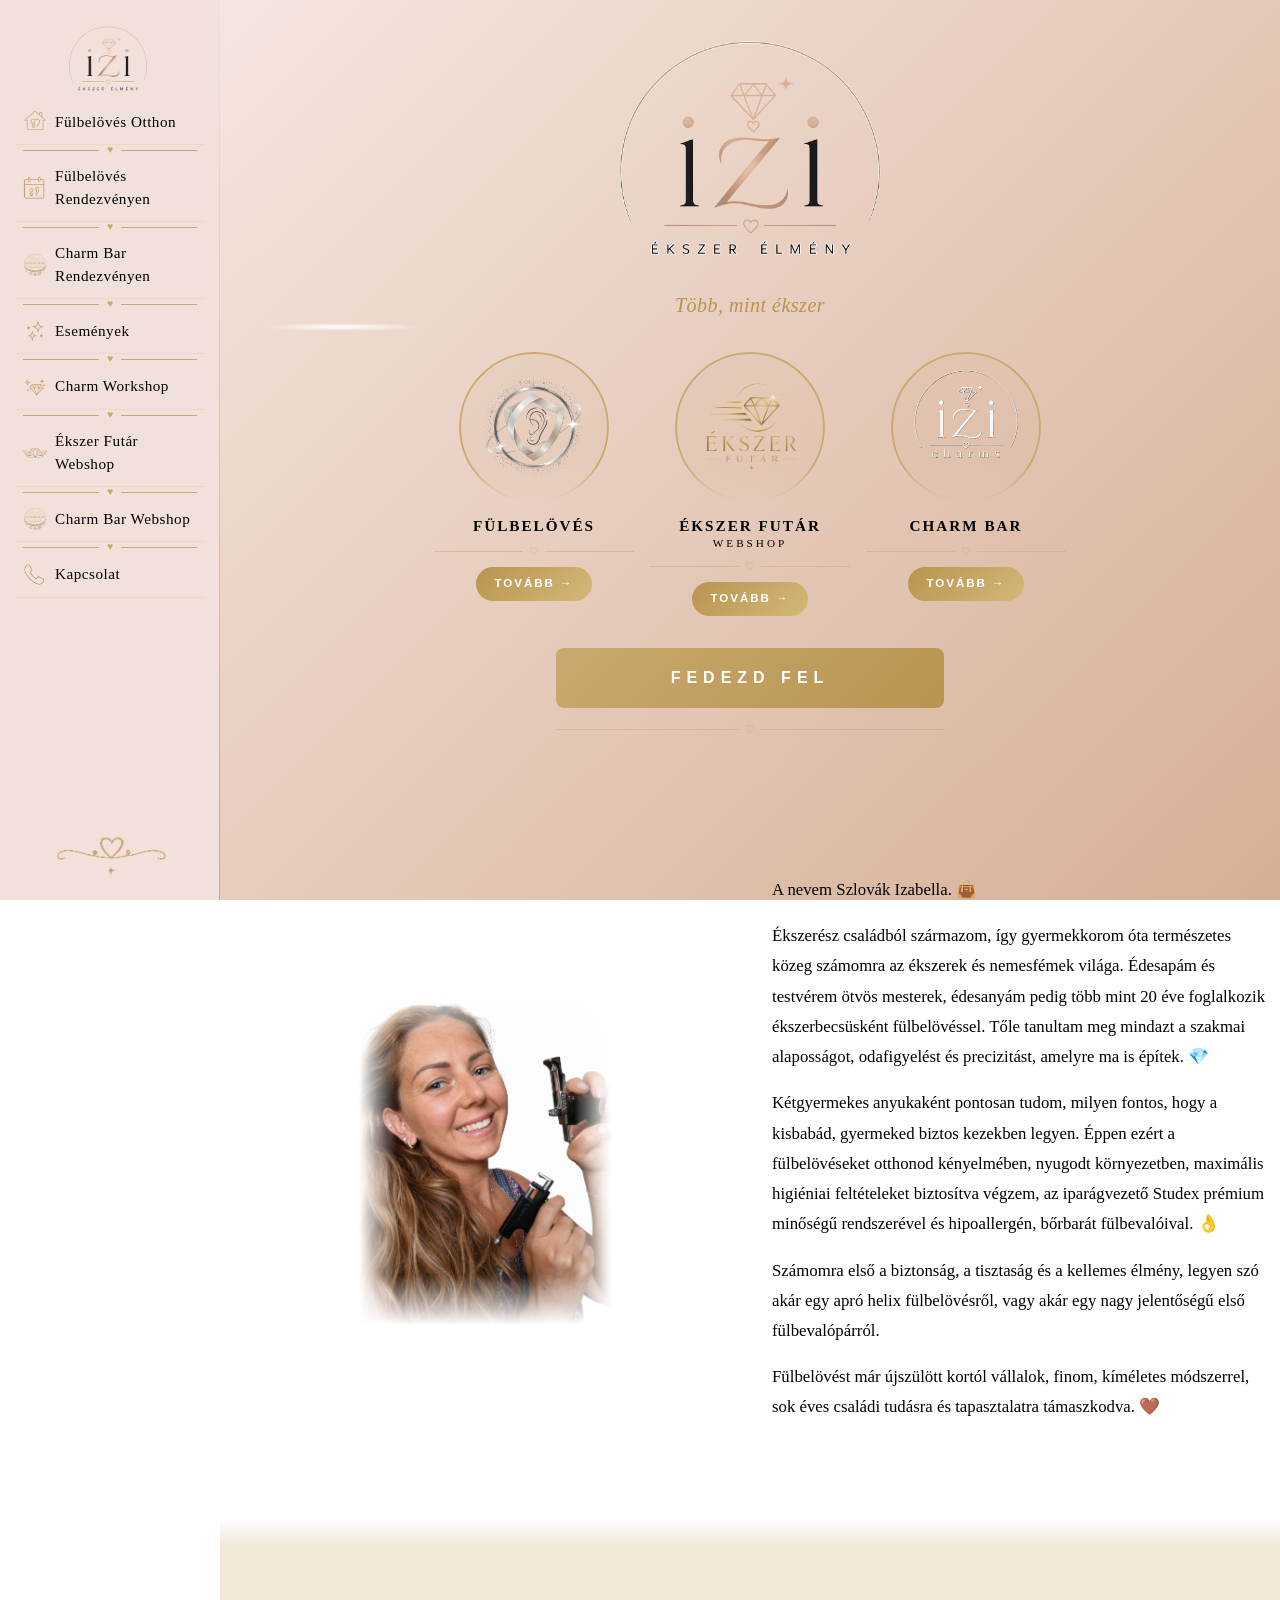
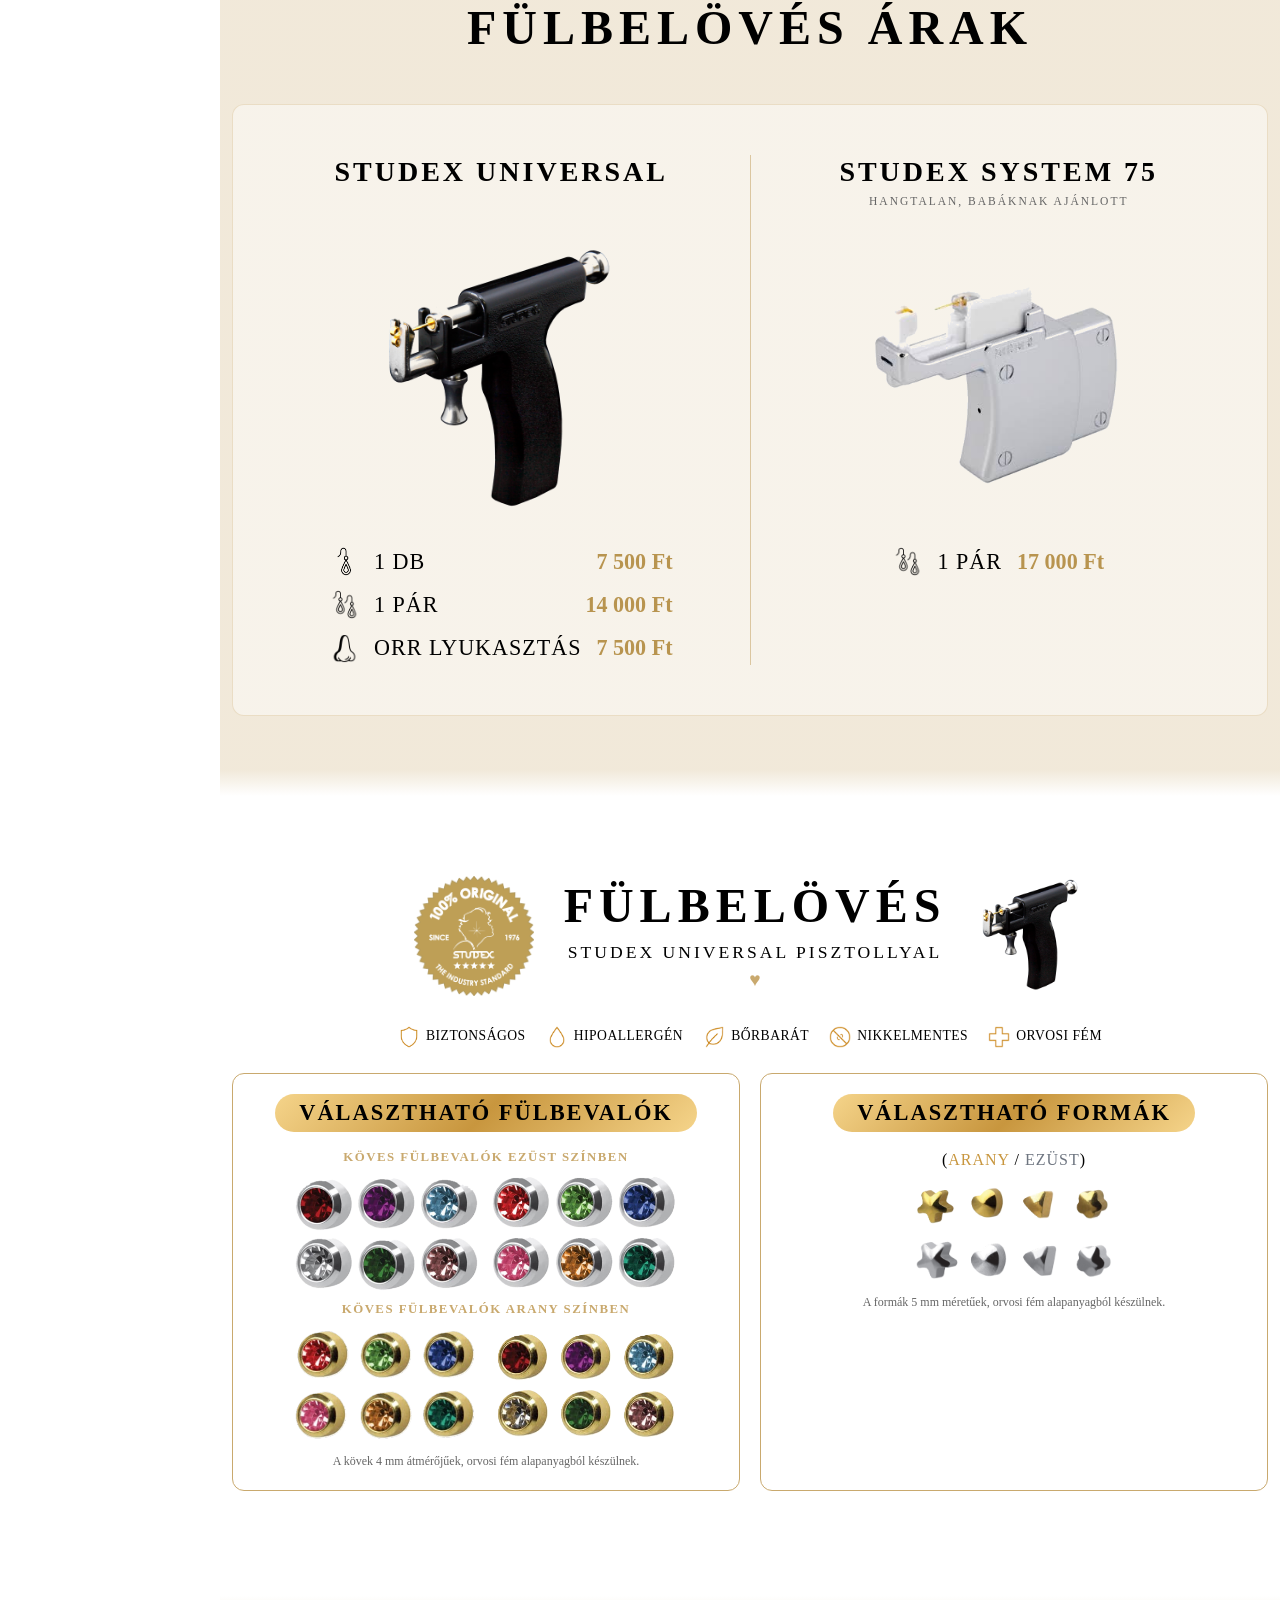
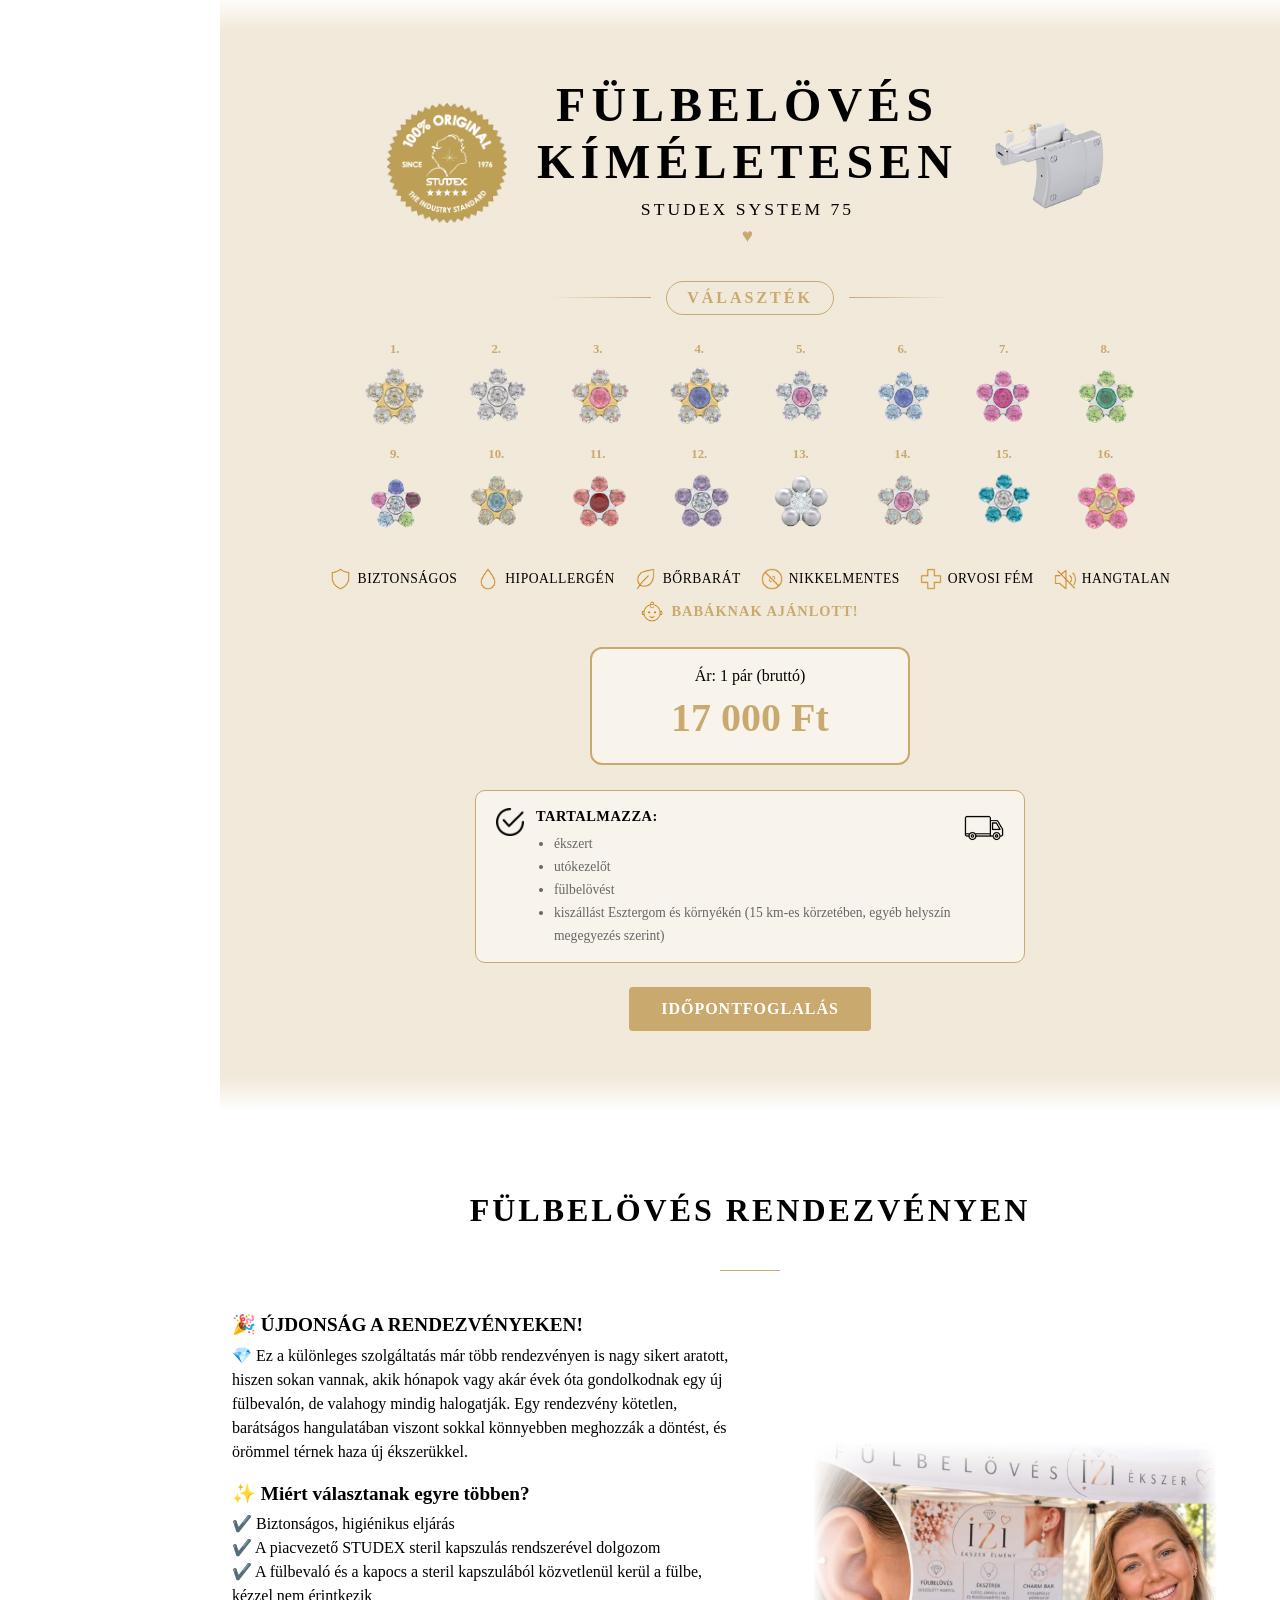
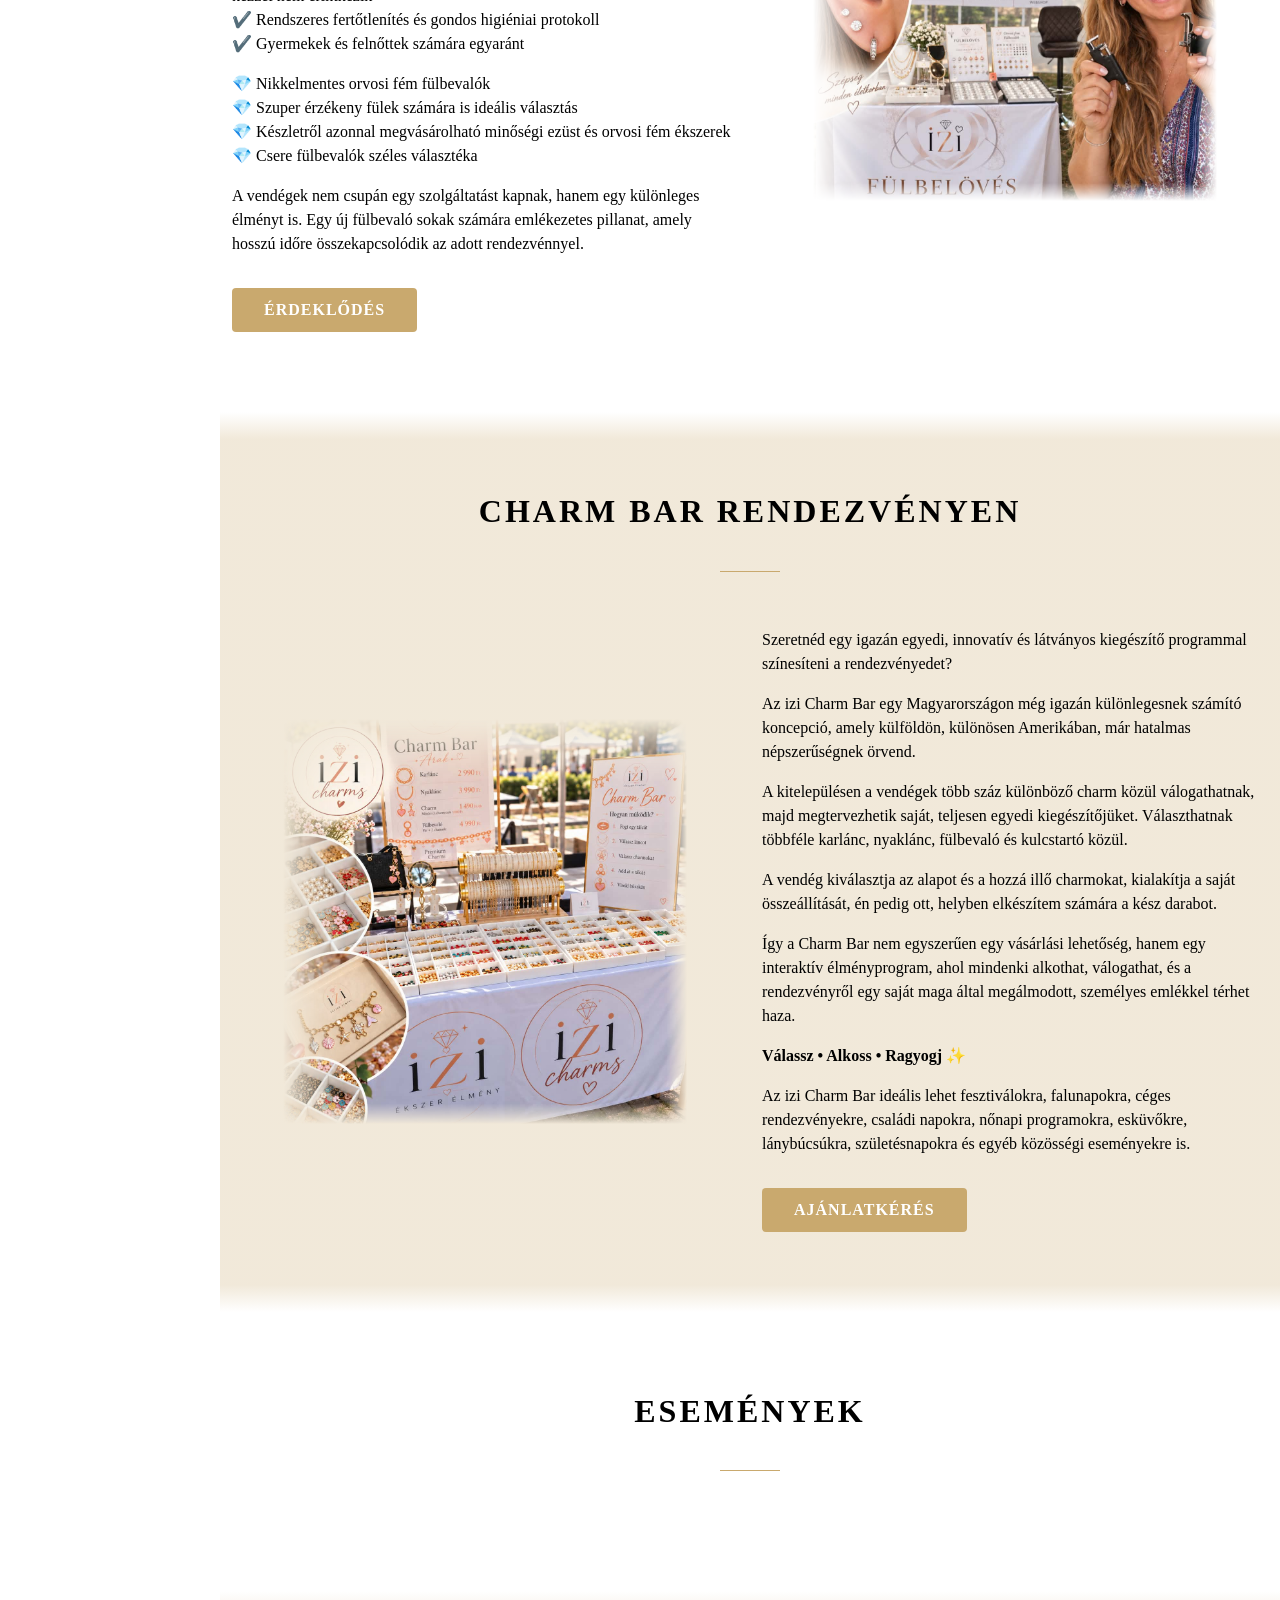
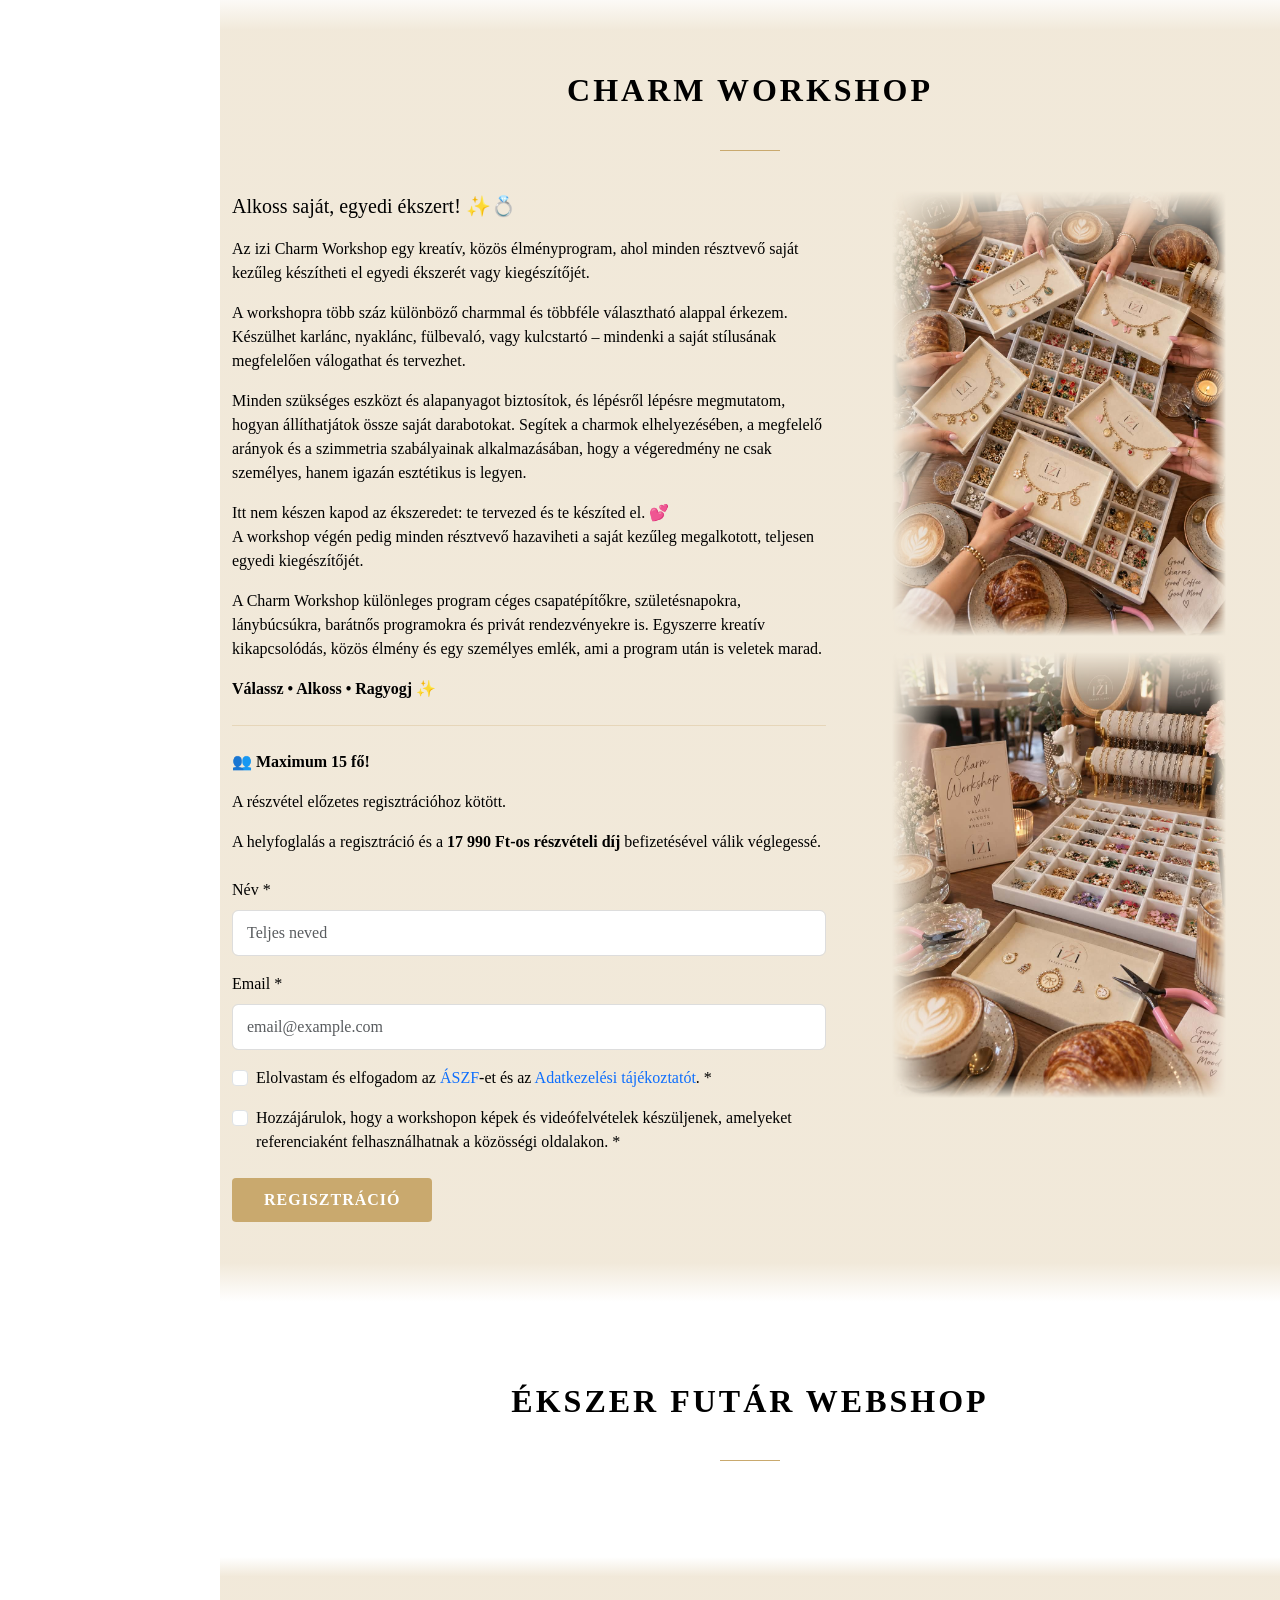
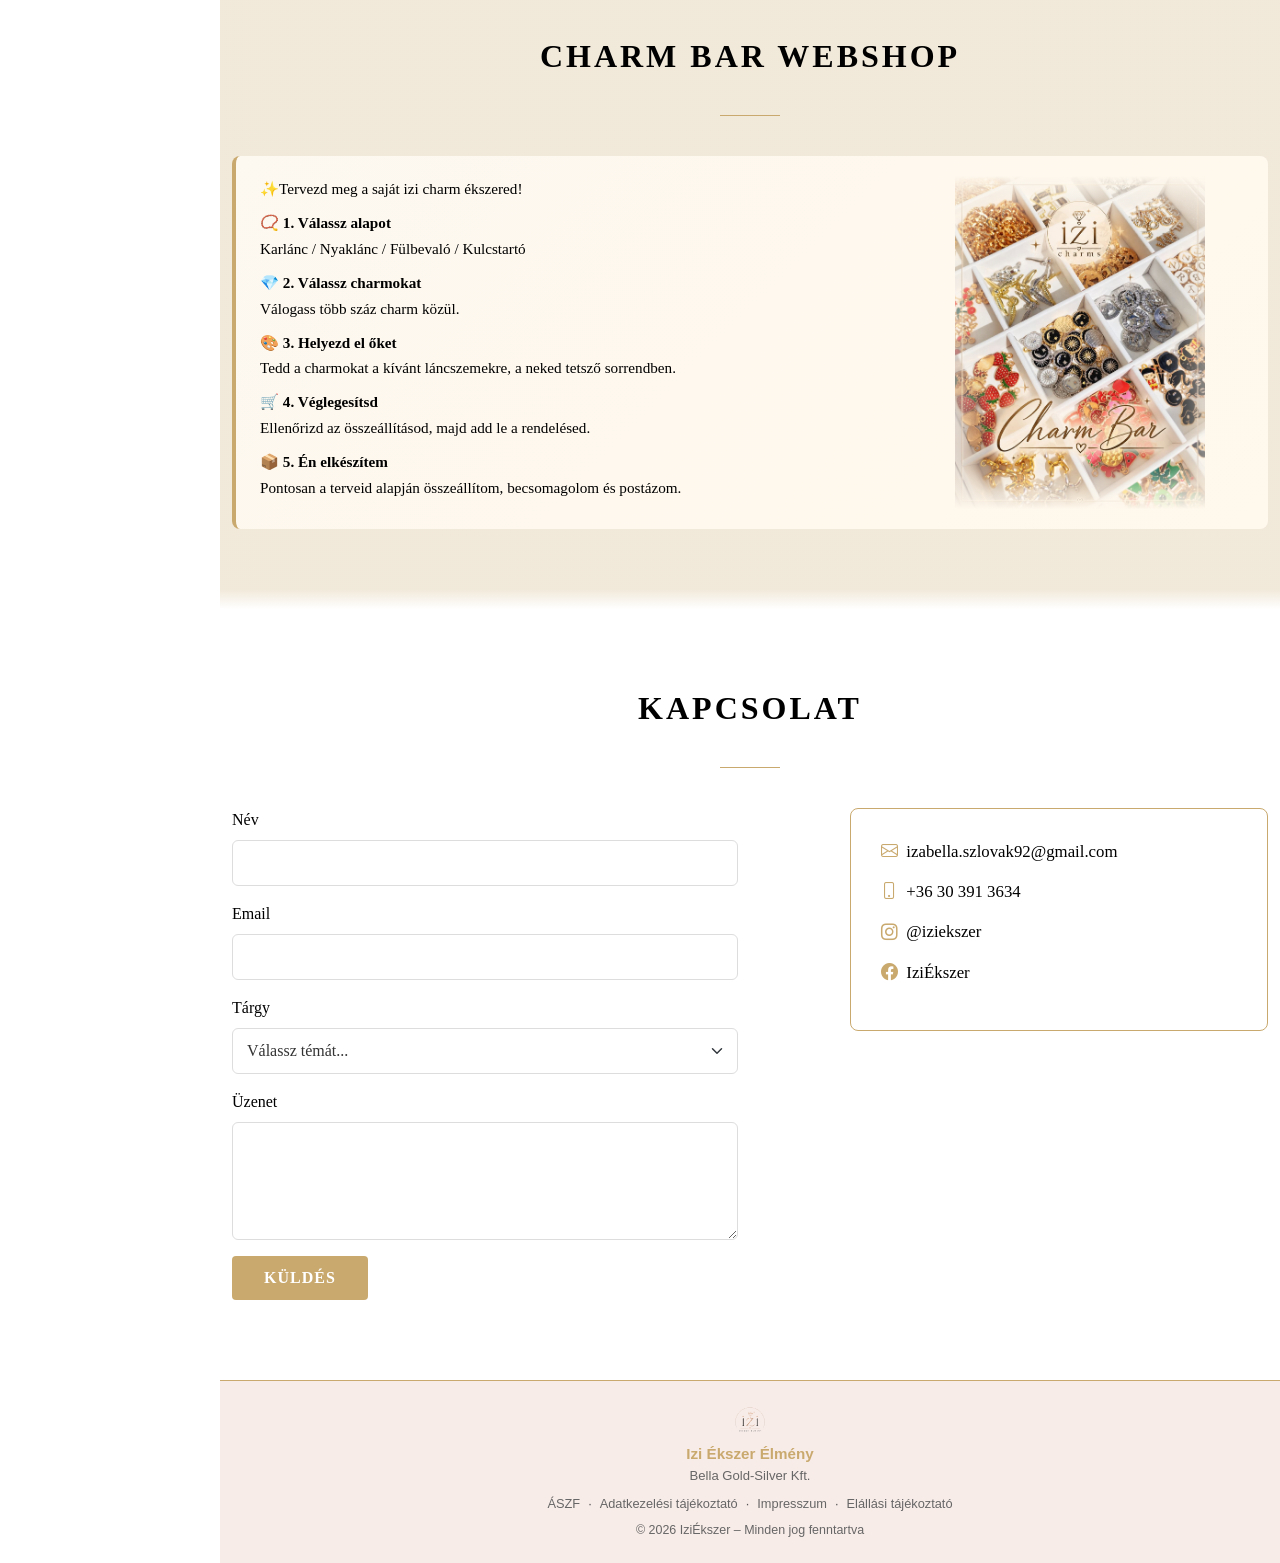
==== commit d27c28a5: "workshop pics" ====
--- a/index.html
+++ b/index.html
@@ -29,6 +29,22 @@
         </li>
         <li>
           <div class="nav-separator"><span class="sep-line"></span><span class="sep-heart">&hearts;</span><span
+              class="sep-line"></span></div><a href="#charm-bar"><img
+              src="pics/menu_vector_icons/04_charm_bar_webshop.png" alt="" class="nav-link-icon">Charm Bar
+            Rendezvényen</a>
+        </li>
+        <li>
+          <div class="nav-separator"><span class="sep-line"></span><span class="sep-heart">&hearts;</span><span
+              class="sep-line"></span></div><a href="#esemenyek"><img src="pics/menu_vector_icons/07_esemenyek.png"
+              alt="" class="nav-link-icon">Események</a>
+        </li>
+        <li>
+          <div class="nav-separator"><span class="sep-line"></span><span class="sep-heart">&hearts;</span><span
+              class="sep-line"></span></div><a href="#charm-workshop"><img
+              src="pics/menu_vector_icons/09_diamond_sparkles.png" alt="" class="nav-link-icon">Charm Workshop</a>
+        </li>
+        <li>
+          <div class="nav-separator"><span class="sep-line"></span><span class="sep-heart">&hearts;</span><span
               class="sep-line"></span></div><a href="#Ékszer-Futár"><img
               src="pics/menu_vector_icons/03_ekszer_futar.png" alt="" class="nav-link-icon">Ékszer Futár Webshop</a>
         </li>
@@ -37,17 +53,6 @@
               class="sep-line"></span></div><a href="#charm-bar-shop"><img
               src="pics/menu_vector_icons/04_charm_bar_webshop.png" alt="" class="nav-link-icon">Charm Bar
             Webshop</a>
-        </li>
-        <li>
-          <div class="nav-separator"><span class="sep-line"></span><span class="sep-heart">&hearts;</span><span
-              class="sep-line"></span></div><a href="#charm-bar"><img
-              src="pics/menu_vector_icons/04_charm_bar_webshop.png" alt="" class="nav-link-icon">Charm Bar
-            Rendezvényen</a>
-        </li>
-        <li>
-          <div class="nav-separator"><span class="sep-line"></span><span class="sep-heart">&hearts;</span><span
-              class="sep-line"></span></div><a href="#esemenyek"><img src="pics/menu_vector_icons/07_esemenyek.png"
-              alt="" class="nav-link-icon">Események</a>
         </li>
         <li>
           <div class="nav-separator"><span class="sep-line"></span><span class="sep-heart">&hearts;</span><span
@@ -83,7 +88,31 @@
       <li>
         <a href="#Fülbelövés-rendezveny" onclick="closeMobileMenu()">
           <img src="pics/menu_vector_icons/02_fulbeloves_rendezvenyen.png" alt="" class="menu-icon-img">
-          Fülbelövés rendezvényen
+          Fülbelövés Rendezvényen
+        </a>
+        <div class="menu-separator"><span class="sep-line"></span><span class="sep-heart">&hearts;</span><span
+            class="sep-line"></span></div>
+      </li>
+      <li>
+        <a href="#charm-bar" onclick="closeMobileMenu()">
+          <img src="pics/menu_vector_icons/04_charm_bar_webshop.png" alt="" class="menu-icon-img">
+          Charm Bar Rendezvényen
+        </a>
+        <div class="menu-separator"><span class="sep-line"></span><span class="sep-heart">&hearts;</span><span
+            class="sep-line"></span></div>
+      </li>
+      <li>
+        <a href="#esemenyek" onclick="closeMobileMenu()">
+          <img src="pics/menu_vector_icons/07_esemenyek.png" alt="" class="menu-icon-img">
+          Események
+        </a>
+        <div class="menu-separator"><span class="sep-line"></span><span class="sep-heart">&hearts;</span><span
+            class="sep-line"></span></div>
+      </li>
+      <li>
+        <a href="#charm-workshop" onclick="closeMobileMenu()">
+          <img src="pics/menu_vector_icons/09_diamond_sparkles.png" alt="" class="menu-icon-img">
+          Charm Workshop
         </a>
         <div class="menu-separator"><span class="sep-line"></span><span class="sep-heart">&hearts;</span><span
             class="sep-line"></span></div>
@@ -100,22 +129,6 @@
         <a href="#charm-bar-shop" onclick="closeMobileMenu()">
           <img src="pics/menu_vector_icons/04_charm_bar_webshop.png" alt="" class="menu-icon-img">
           Charm Bar Webshop
-        </a>
-        <div class="menu-separator"><span class="sep-line"></span><span class="sep-heart">&hearts;</span><span
-            class="sep-line"></span></div>
-      </li>
-      <li>
-        <a href="#charm-bar" onclick="closeMobileMenu()">
-          <img src="pics/menu_vector_icons/04_charm_bar_webshop.png" alt="" class="menu-icon-img">
-          Charm Bar Rendezvényen
-        </a>
-        <div class="menu-separator"><span class="sep-line"></span><span class="sep-heart">&hearts;</span><span
-            class="sep-line"></span></div>
-      </li>
-      <li>
-        <a href="#esemenyek" onclick="closeMobileMenu()">
-          <img src="pics/menu_vector_icons/07_esemenyek.png" alt="" class="menu-icon-img">
-          Események
         </a>
         <div class="menu-separator"><span class="sep-line"></span><span class="sep-heart">&hearts;</span><span
             class="sep-line"></span></div>
@@ -217,7 +230,7 @@
   </section>
 
   <!-- Fülbelövés eszközök -->
-  <section class="section-block fulbeloves-section fb-tools-section">
+  <section class="section-block section-alt fulbeloves-section fb-tools-section">
     <div class="container">
       <h2 class="fb-title text-center mb-5">FÜLBELÖVÉS ÁRAK</h2>
       <div class="fb-tools-grid">
@@ -381,7 +394,7 @@
   </section>
 
   <!-- Fülbelövés választék -->
-  <section class="section-block fulbeloves-section">
+  <section class="section-block section-alt fulbeloves-section">
     <div class="container">
       <!-- Header with shield + title + gun -->
       <div class="fb-header">
@@ -481,7 +494,7 @@
   </section>
 
   <!-- Fülbelövés Rendezvényen -->
-  <section id="Fülbelövés-rendezveny" class="section-block section-alt">
+  <section id="Fülbelövés-rendezveny" class="section-block">
     <div class="container">
       <h2 class="section-title">Fülbelövés Rendezvényen</h2>
       <div class="gold-divider"></div>
@@ -516,23 +529,125 @@
           <a href="#kapcsolat" class="btn btn-gold mt-3">Érdeklődés</a>
         </div>
       </div>
-
-      <div id="esemenyek" class="mt-5">
-        <h3 class="section-title">Események</h3>
-        <div class="gold-divider"></div>
-        <div class="esemeny-promo" id="esemeny-promo-box" style="display:none">
-          <div class="esemeny-promo-inner">
-            <div class="esemeny-promo-text">
-              <p class="esemeny-promo-title" id="esemeny-promo-title"></p>
-              <div id="esemeny-promo-body"></div>
-              <p class="esemeny-promo-slogan" id="esemeny-promo-slogan"></p>
-            </div>
-            <div id="esemeny-promo-kep-wrap" class="esemeny-promo-kep-wrap" style="display:none">
-              <img id="esemeny-promo-kep" src="" alt="" class="esemeny-promo-kep">
-            </div>
-          </div>
-        </div>
-        <div id="esemenyek-container"></div>
+    </div>
+  </section>
+
+  <!-- Charm Bar Rendezvényen -->
+  <section id="charm-bar" class="section-block section-alt">
+    <div class="container">
+      <h2 class="section-title">Charm Bar Rendezvényen</h2>
+      <div class="gold-divider"></div>
+      <div class="row align-items-center">
+        <div class="col-lg-6">
+          <img src="pics/charmbar/charmbar_rendezvenyen_2026.jpg" class="img-fluid fb-event-photo"
+            alt="Charm Bar Rendezvényen">
+        </div>
+        <div class="col-lg-6 mt-4 mt-lg-0">
+          <p class="section-text">
+          <p>Szeretnéd egy igazán egyedi, innovatív és látványos kiegészítő programmal színesíteni a rendezvényedet?</p>
+
+          <p>Az izi Charm Bar egy Magyarországon még igazán különlegesnek számító koncepció, amely külföldön, különösen
+            Amerikában, már hatalmas népszerűségnek örvend.</p>
+
+          <p>A kitelepülésen a vendégek több száz különböző charm közül válogathatnak, majd megtervezhetik saját,
+            teljesen egyedi kiegészítőjüket. Választhatnak többféle karlánc, nyaklánc, fülbevaló és kulcstartó közül.
+          </p>
+
+          <p>A vendég kiválasztja az alapot és a hozzá illő charmokat, kialakítja a saját összeállítását, én pedig ott,
+            helyben elkészítem számára a kész darabot.</p>
+
+          <p>Így a Charm Bar nem egyszerűen egy vásárlási lehetőség, hanem egy interaktív élményprogram, ahol mindenki
+            alkothat, válogathat, és a rendezvényről egy saját maga által megálmodott, személyes emlékkel térhet haza.
+          </p>
+
+          <p><strong>Válassz • Alkoss • Ragyogj ✨</strong></p>
+
+          <p>Az izi Charm Bar ideális lehet fesztiválokra, falunapokra, céges rendezvényekre, családi napokra, nőnapi
+            programokra, esküvőkre, lánybúcsúkra, születésnapokra és egyéb közösségi eseményekre is.</p>
+          </p>
+          <a href="#kapcsolat" class="btn btn-gold mt-3">Ajánlatkérés</a>
+        </div>
+      </div>
+    </div>
+  </section>
+
+  <!-- Események -->
+  <section id="esemenyek" class="section-block">
+    <div class="container">
+      <h2 class="section-title">Események</h2>
+      <div class="gold-divider"></div>
+      <div class="esemeny-promo" id="esemeny-promo-box" style="display:none">
+        <div class="esemeny-promo-inner">
+          <div class="esemeny-promo-text">
+            <p class="esemeny-promo-title" id="esemeny-promo-title"></p>
+            <div id="esemeny-promo-body"></div>
+            <p class="esemeny-promo-slogan" id="esemeny-promo-slogan"></p>
+          </div>
+          <div id="esemeny-promo-kep-wrap" class="esemeny-promo-kep-wrap" style="display:none">
+            <img id="esemeny-promo-kep" src="" alt="" class="esemeny-promo-kep">
+          </div>
+        </div>
+      </div>
+      <div id="esemenyek-container"></div>
+    </div>
+  </section>
+
+  <!-- Charm Workshop -->
+  <section id="charm-workshop" class="section-block section-alt">
+    <div class="container">
+      <h2 class="section-title">Charm Workshop</h2>
+      <div class="gold-divider"></div>
+      <div class="row align-items-start">
+        <div class="col-lg-7">
+          <p class="lead mb-3">Alkoss saját, egyedi ékszert! ✨💍</p>
+          <p>Az izi Charm Workshop egy kreatív, közös élményprogram, ahol minden résztvevő saját kezűleg készítheti el egyedi ékszerét vagy kiegészítőjét.</p>
+          <p>A workshopra több száz különböző charmmal és többféle választható alappal érkezem. Készülhet karlánc, nyaklánc, fülbevaló, vagy kulcstartó – mindenki a saját stílusának megfelelően válogathat és tervezhet.</p>
+          <p>Minden szükséges eszközt és alapanyagot biztosítok, és lépésről lépésre megmutatom, hogyan állíthatjátok össze saját darabotokat. Segítek a charmok elhelyezésében, a megfelelő arányok és a szimmetria szabályainak alkalmazásában, hogy a végeredmény ne csak személyes, hanem igazán esztétikus is legyen.</p>
+          <p>Itt nem készen kapod az ékszeredet: te tervezed és te készíted el. 💕<br>
+          A workshop végén pedig minden résztvevő hazaviheti a saját kezűleg megalkotott, teljesen egyedi kiegészítőjét.</p>
+          <p>A Charm Workshop különleges program céges csapatépítőkre, születésnapokra, lánybúcsúkra, barátnős programokra és privát rendezvényekre is. Egyszerre kreatív kikapcsolódás, közös élmény és egy személyes emlék, ami a program után is veletek marad.</p>
+          <p><strong>Válassz • Alkoss • Ragyogj ✨</strong></p>
+
+          <hr style="border-color: var(--color-gold); opacity:0.3; margin: 1.5rem 0">
+
+          <p>👥 <strong>Maximum 15 fő!</strong></p>
+          <p>A részvétel előzetes regisztrációhoz kötött.</p>
+          <p>A helyfoglalás a regisztráció és a <strong>17 990 Ft-os részvételi díj</strong> befizetésével válik véglegessé.</p>
+
+          <form id="workshopRegForm" class="mt-4">
+            <div class="mb-3">
+              <label for="workshop-nev" class="form-label">Név *</label>
+              <input type="text" class="form-control" id="workshop-nev" required placeholder="Teljes neved">
+            </div>
+            <div class="mb-3">
+              <label for="workshop-email" class="form-label">Email *</label>
+              <input type="email" class="form-control" id="workshop-email" required placeholder="email@example.com">
+            </div>
+            <div class="mb-3">
+              <div class="form-check">
+                <input class="form-check-input" type="checkbox" id="workshop-aszf" required>
+                <label class="form-check-label" for="workshop-aszf">
+                  Elolvastam és elfogadom az <a href="docs/Bella_Gold_Silver_ASZF_2026.pdf" target="_blank">ÁSZF</a>-et és az <a href="adatkezelesi-tajekoztato.html" target="_blank">Adatkezelési tájékoztatót</a>. *
+                </label>
+              </div>
+            </div>
+            <div class="mb-4">
+              <div class="form-check">
+                <input class="form-check-input" type="checkbox" id="workshop-kepbeleegyezes" required>
+                <label class="form-check-label" for="workshop-kepbeleegyezes">
+                  Hozzájárulok, hogy a workshopon képek és videófelvételek készüljenek, amelyeket referenciaként felhasználhatnak a közösségi oldalakon. *
+                </label>
+              </div>
+            </div>
+            <button type="submit" class="btn btn-gold" id="workshop-reg-btn">Regisztráció</button>
+            <p id="workshop-reg-success" class="mt-3" style="color:var(--color-gold)" hidden>✅ Sikeresen regisztráltál! Hamarosan felvesszük veled a kapcsolatot.</p>
+            <p id="workshop-reg-error" class="text-danger mt-3" hidden></p>
+          </form>
+        </div>
+        <div class="col-lg-5 mt-4 mt-lg-0">
+          <img src="pics/workshop/workshop_1.jpg" alt="Charm Workshop" class="img-fluid fb-event-photo mb-3">
+          <img src="pics/workshop/workshop_2.jpg" alt="Charm Workshop" class="img-fluid fb-event-photo">
+        </div>
       </div>
     </div>
   </section>
@@ -575,45 +690,6 @@
     </div>
   </section>
 
-  <!-- Charm Bar Rendezvényen -->
-  <section id="charm-bar" class="section-block">
-    <div class="container">
-      <h2 class="section-title">Charm Bar Rendezvényen</h2>
-      <div class="gold-divider"></div>
-      <div class="row align-items-center">
-        <div class="col-lg-6">
-          <img src="pics/charmbar/charmbar_rendezvenyen_2026.jpg" class="img-fluid fb-event-photo"
-            alt="Charm Bar Rendezvényen">
-        </div>
-        <div class="col-lg-6 mt-4 mt-lg-0">
-          <p class="section-text">
-          <p>Szeretnéd egy igazán egyedi, innovatív és látványos kiegészítő programmal színesíteni a rendezvényedet?</p>
-
-          <p>Az izi Charm Bar egy Magyarországon még igazán különlegesnek számító koncepció, amely külföldön, különösen
-            Amerikában, már hatalmas népszerűségnek örvend.</p>
-
-          <p>A kitelepülésen a vendégek több száz különböző charm közül válogathatnak, majd megtervezhetik saját,
-            teljesen egyedi kiegészítőjüket. Választhatnak többféle karlánc, nyaklánc, fülbevaló és kulcstartó közül.
-          </p>
-
-          <p>A vendég kiválasztja az alapot és a hozzá illő charmokat, kialakítja a saját összeállítását, én pedig ott,
-            helyben elkészítem számára a kész darabot.</p>
-
-          <p>Így a Charm Bar nem egyszerűen egy vásárlási lehetőség, hanem egy interaktív élményprogram, ahol mindenki
-            alkothat, válogathat, és a rendezvényről egy saját maga által megálmodott, személyes emlékkel térhet haza.
-          </p>
-
-          <p><strong>Válassz • Alkoss • Ragyogj ✨</strong></p>
-
-          <p>Az izi Charm Bar ideális lehet fesztiválokra, falunapokra, céges rendezvényekre, családi napokra, nőnapi
-            programokra, esküvőkre, lánybúcsúkra, születésnapokra és egyéb közösségi eseményekre is.</p>
-          </p>
-          <a href="#kapcsolat" class="btn btn-gold mt-3">Ajánlatkérés</a>
-        </div>
-      </div>
-    </div>
-  </section>
-
   <!-- Kapcsolat -->
   <section id="kapcsolat" class="section-block">
     <div class="container">
@@ -681,6 +757,22 @@
     </div>
   </footer>
 
+  <!-- Product modal -->
+  <div id="productModal" class="product-modal" aria-hidden="true">
+    <div class="product-modal-backdrop"></div>
+    <div class="product-modal-content">
+      <button class="product-modal-close" aria-label="Bezárás">&times;</button>
+      <div class="card product-card">
+        <img class="product-modal-img card-img-top" src="" alt="">
+        <div class="card-body text-center">
+          <h5 class="product-modal-nev card-title"></h5>
+          <p class="product-modal-anyag text-muted small mb-1"></p>
+          <p class="product-modal-ar price mb-0"></p>
+        </div>
+      </div>
+    </div>
+  </div>
+
   <!-- Earring lightbox modal -->
   <div id="earringModal" class="earring-modal" aria-hidden="true">
     <div class="earring-modal-backdrop"></div>
--- a/css/style.css
+++ b/css/style.css
@@ -684,7 +684,6 @@
 
 /* === Fülbelövés Section === */
 .fulbeloves-section {
-  background-color: var(--bg-main);
   font-family: 'Times New Roman', Times, serif;
 }
 
@@ -1250,7 +1249,13 @@
 }
 
 .section-alt {
-  background-color: rgba(201, 169, 110, 0.06);
+  background: linear-gradient(
+    to bottom,
+    transparent 0%,
+    rgba(201, 169, 110, 0.26) 3%,
+    rgba(201, 169, 110, 0.26) 97%,
+    transparent 100%
+  );
 }
 
 .section-title {
@@ -1537,6 +1542,63 @@
     max-width: none;
     margin: 0 auto;
   }
+}
+
+/* === Product modal === */
+.product-modal {
+  display: none;
+  position: fixed;
+  inset: 0;
+  z-index: 9999;
+  align-items: center;
+  justify-content: center;
+}
+
+.product-modal.active {
+  display: flex;
+}
+
+.product-modal-backdrop {
+  position: absolute;
+  inset: 0;
+  background: rgba(0, 0, 0, 0.75);
+}
+
+.product-modal-content {
+  position: relative;
+  z-index: 1;
+  width: 80vw;
+  max-height: 80vh;
+  overflow-y: auto;
+}
+
+.product-modal-content .product-card {
+  margin: 0;
+}
+
+.product-modal-content .product-card .card-img-top {
+  height: auto;
+  max-height: calc(80vh - 120px);
+  width: 100%;
+  object-fit: contain;
+}
+
+.product-modal-close {
+  position: absolute;
+  top: -36px;
+  right: 0;
+  background: none;
+  border: none;
+  color: #fff;
+  font-size: 2rem;
+  line-height: 1;
+  cursor: pointer;
+  padding: 0;
+  z-index: 2;
+}
+
+.product-modal-close:hover {
+  color: var(--color-gold);
 }
 
 /* === Earring lightbox modal === */
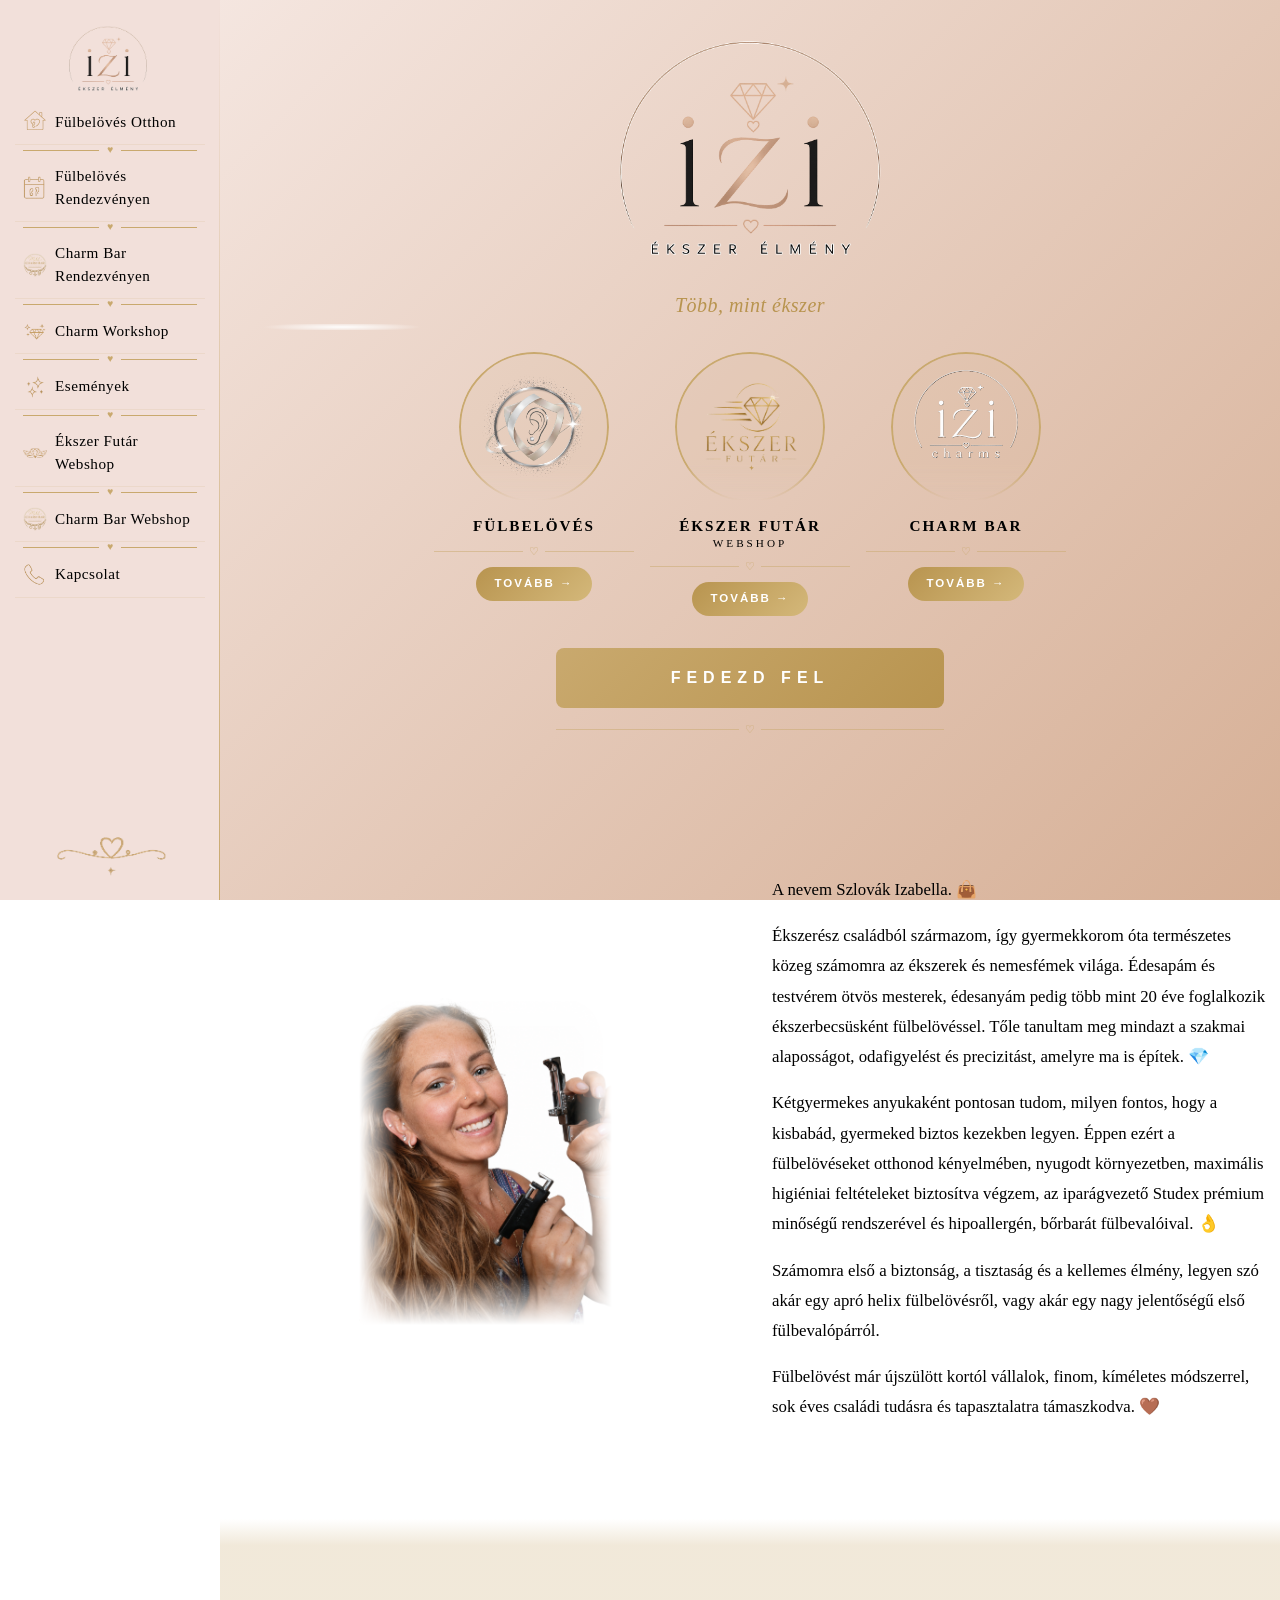
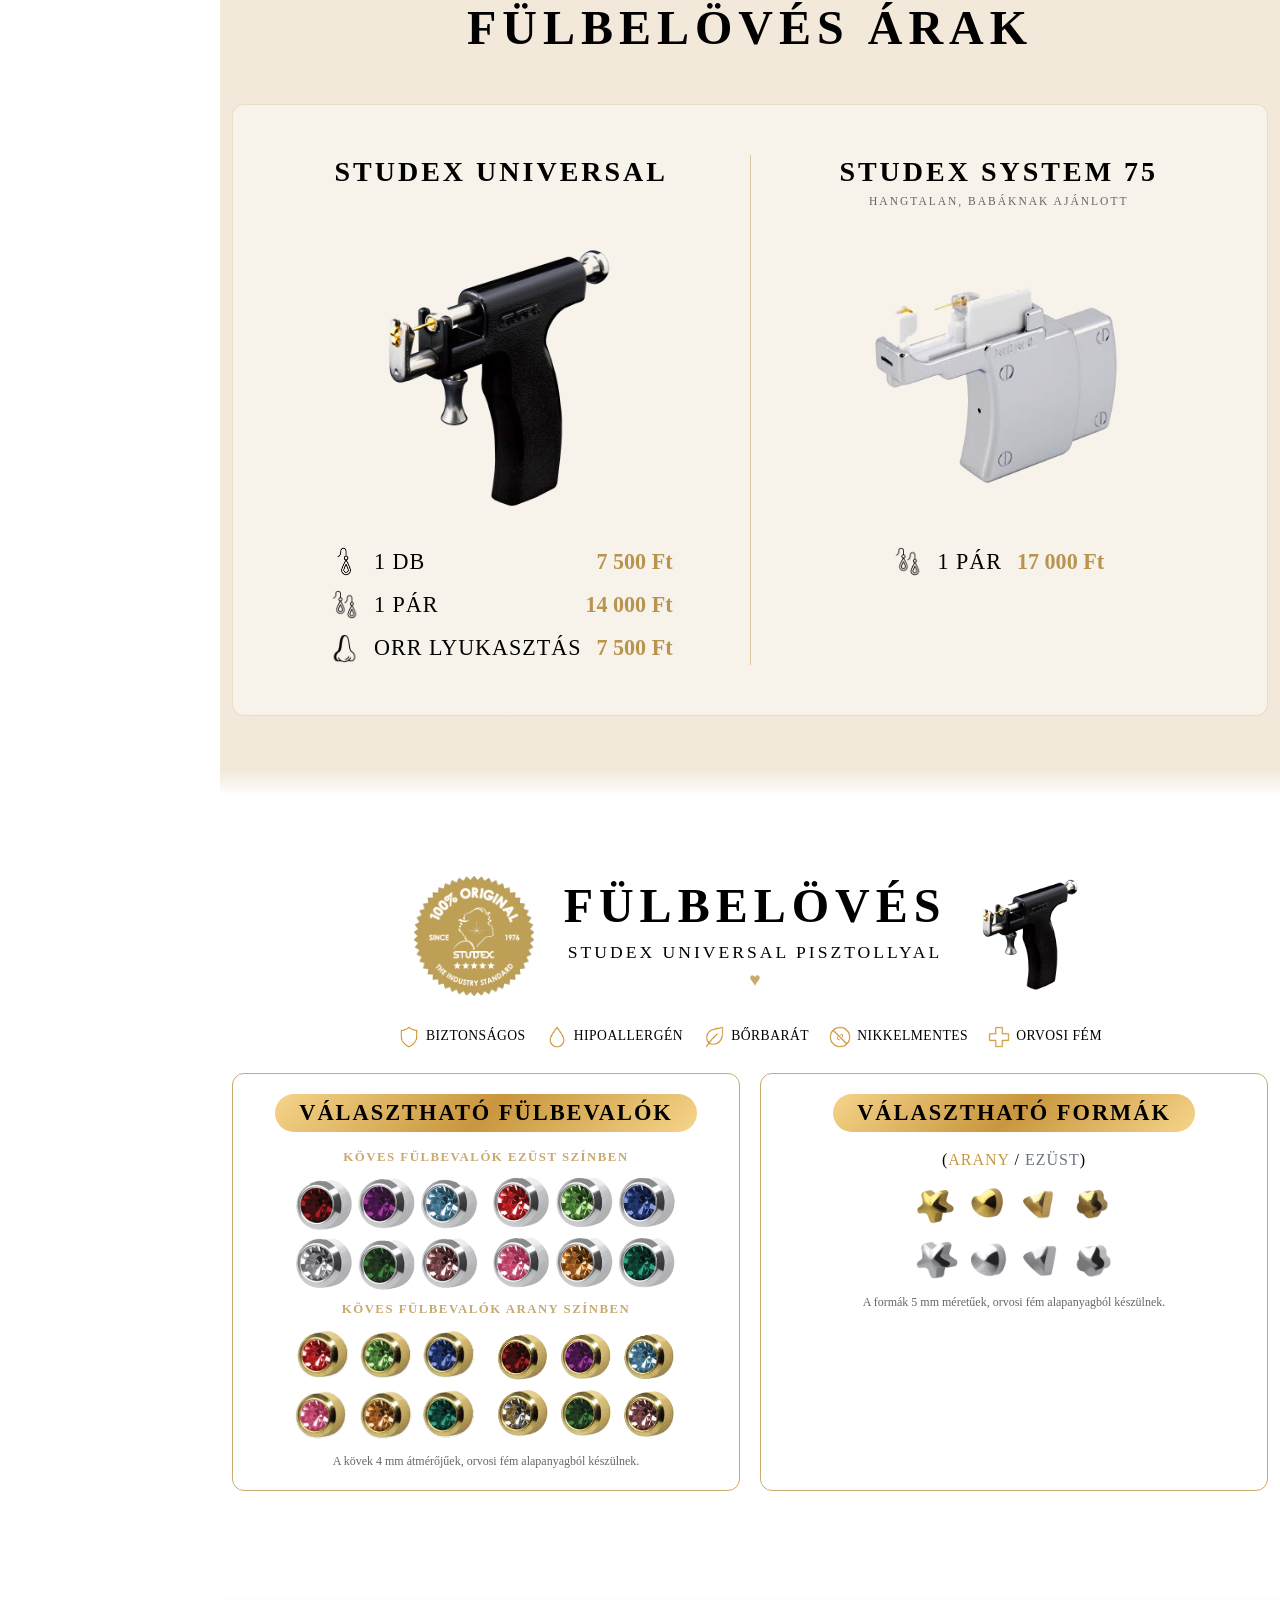
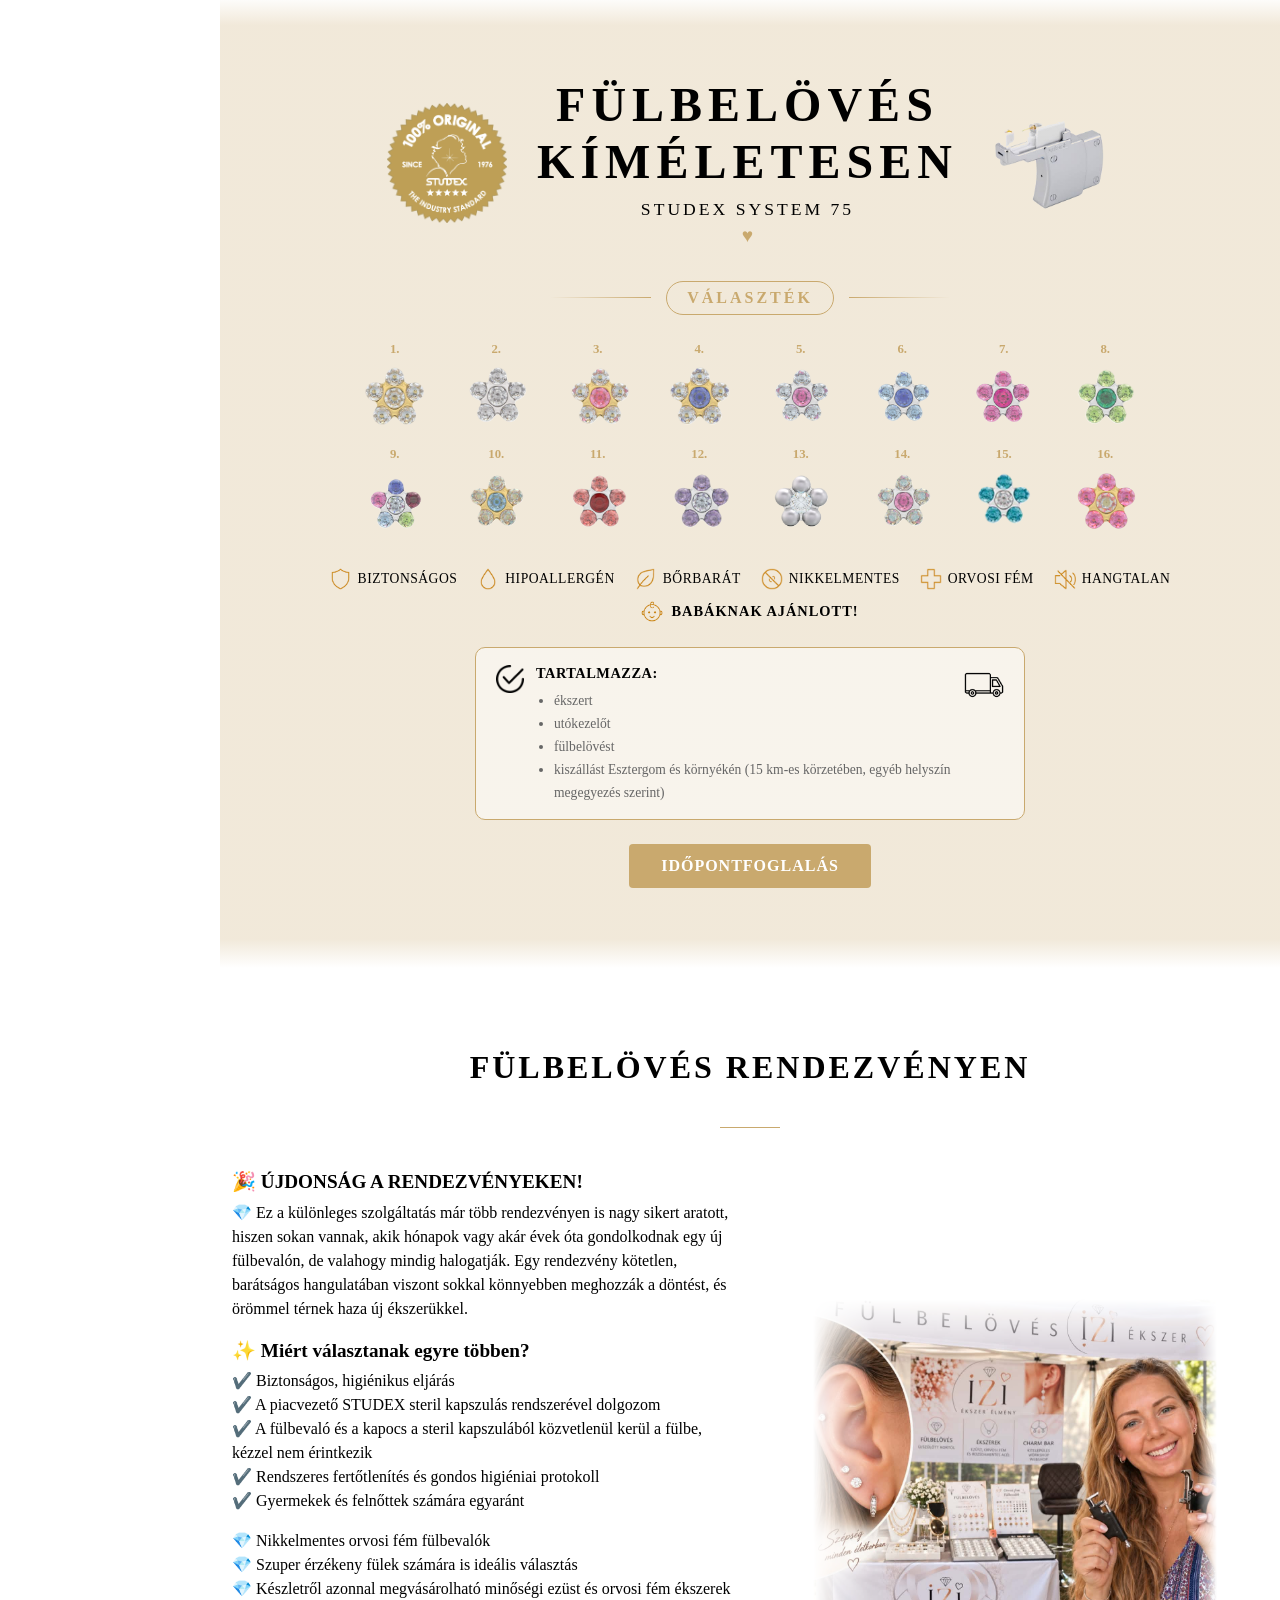
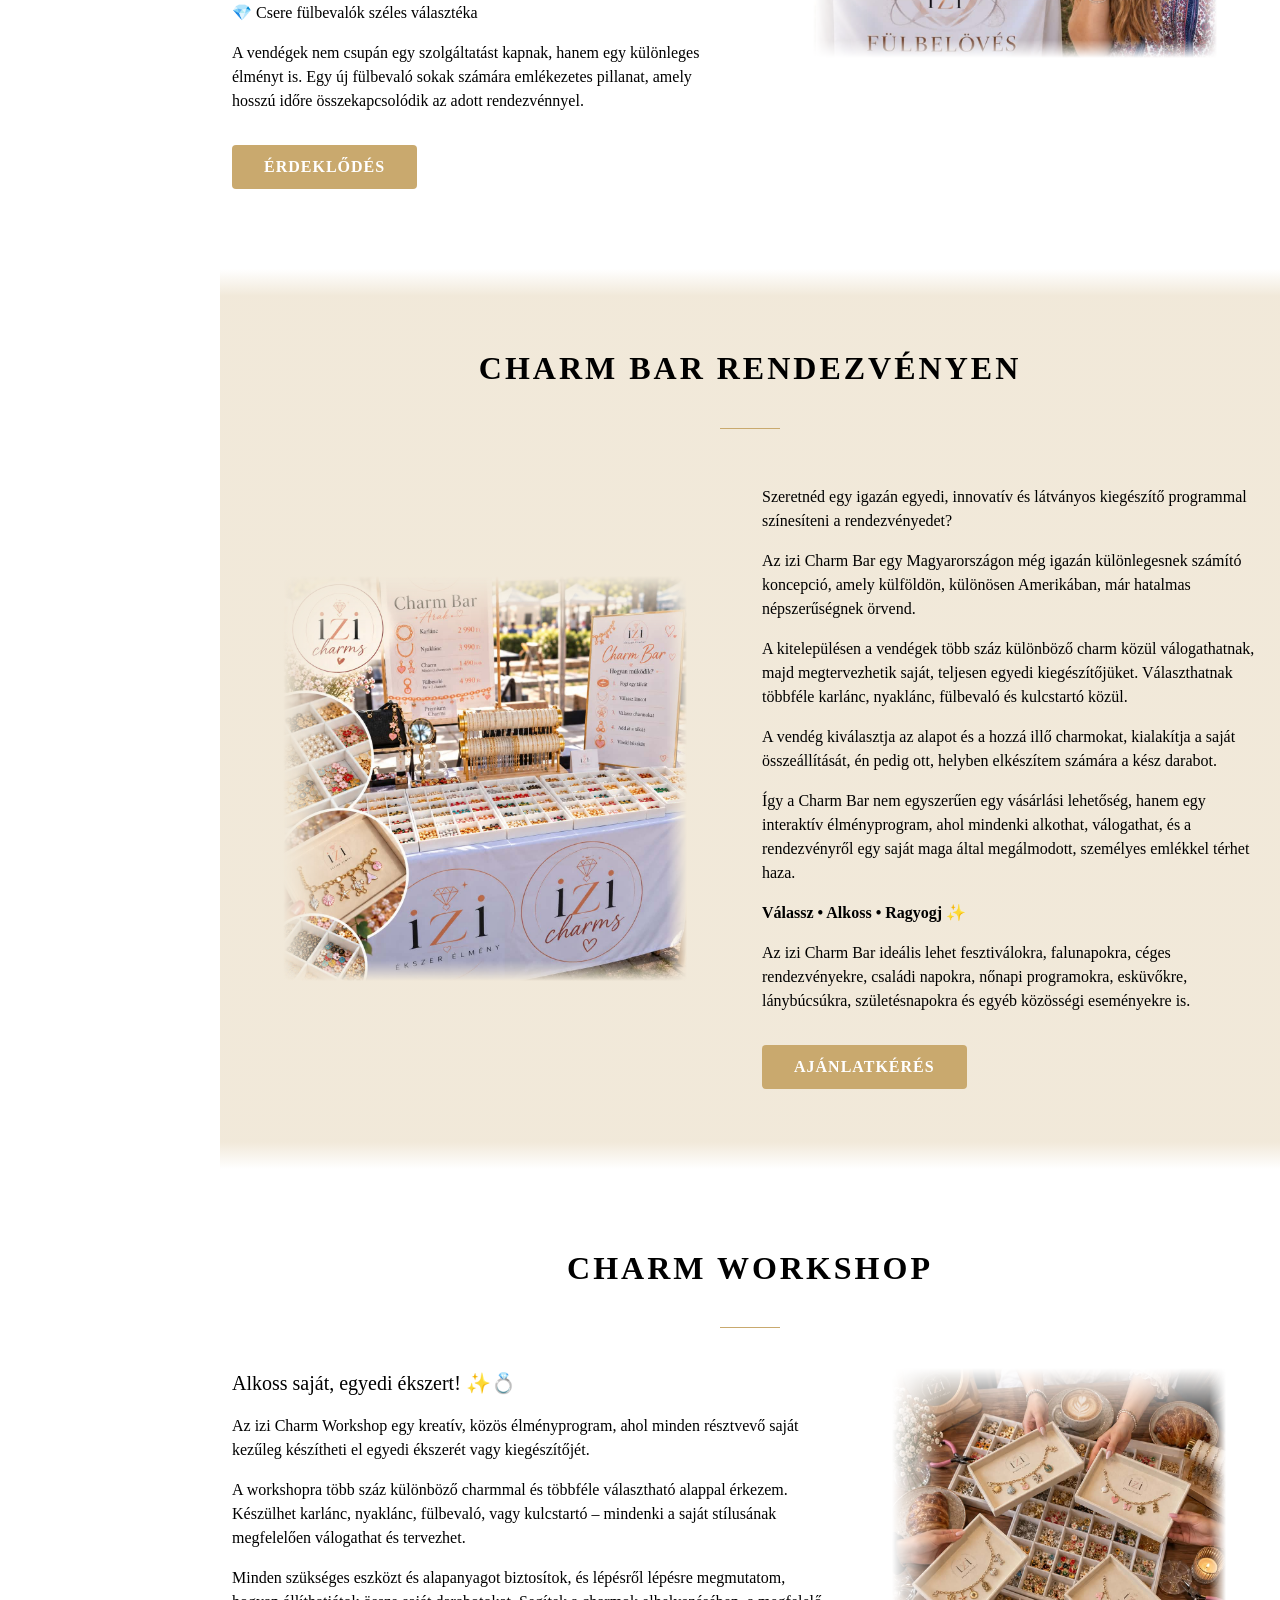
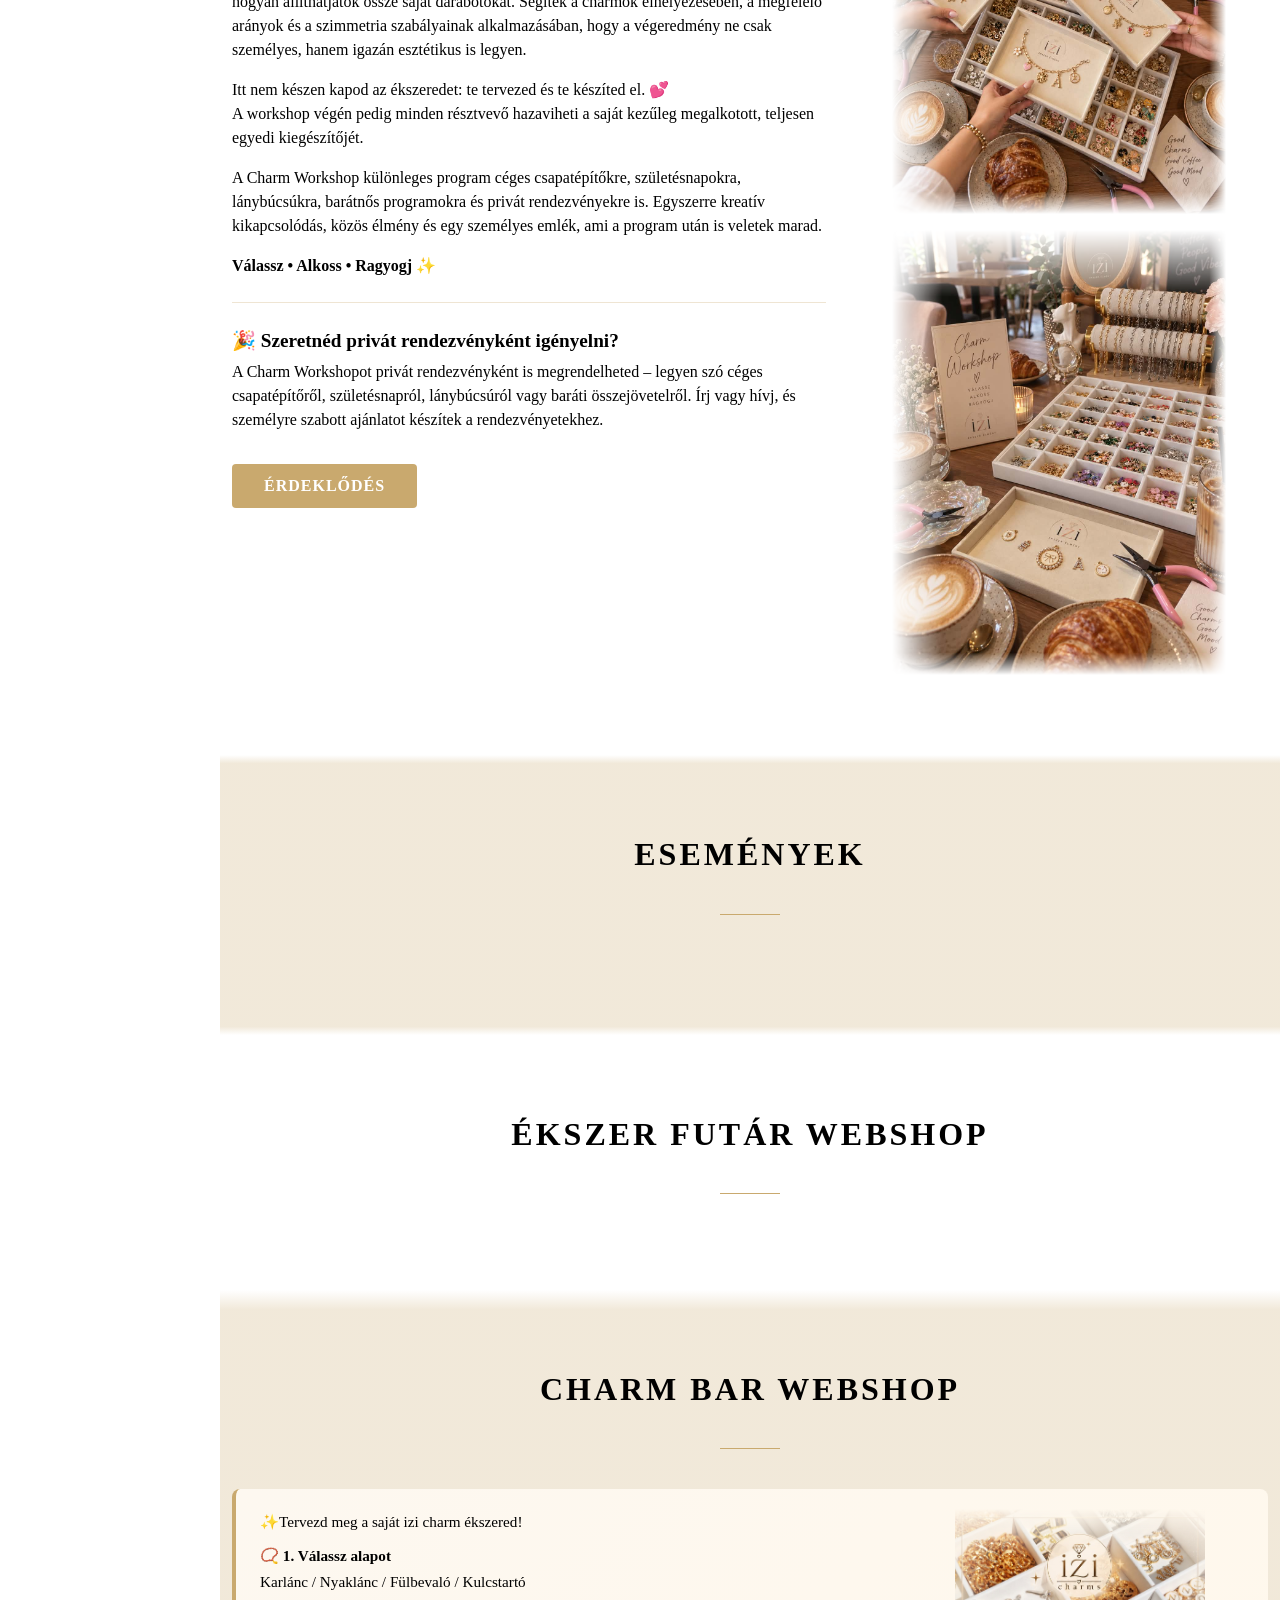
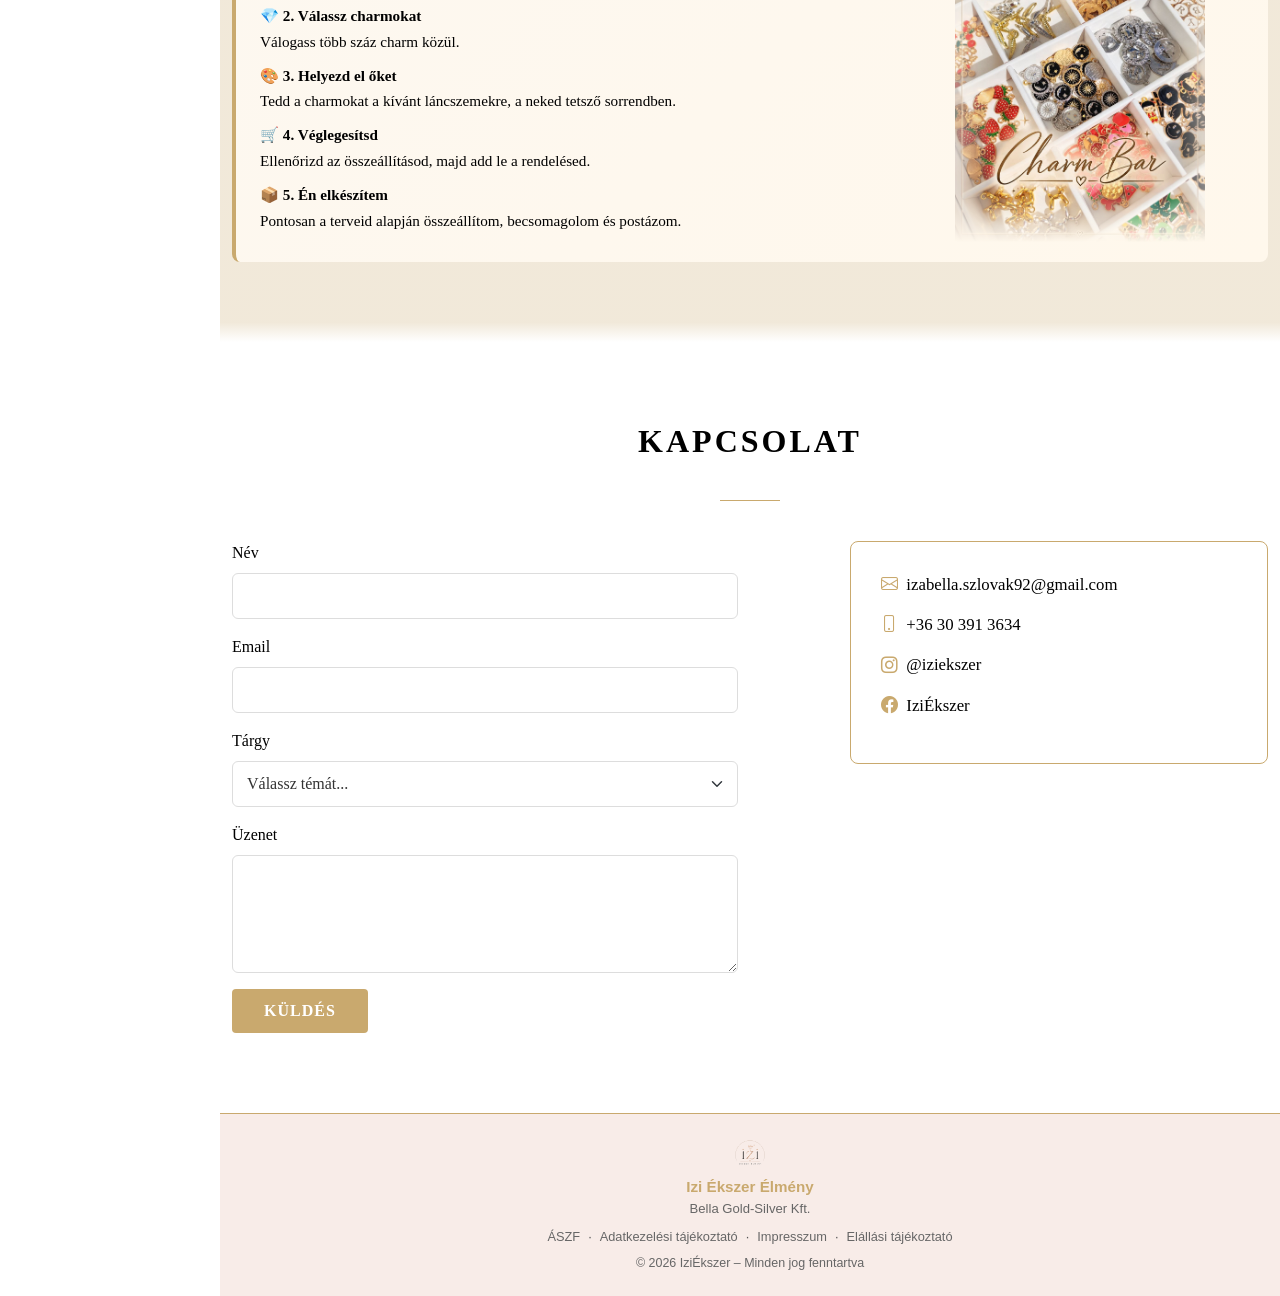
==== commit dc41373b: "esemeny reg form admin reg limit + map" ====
--- a/index.html
+++ b/index.html
@@ -35,13 +35,13 @@
         </li>
         <li>
           <div class="nav-separator"><span class="sep-line"></span><span class="sep-heart">&hearts;</span><span
-              class="sep-line"></span></div><a href="#esemenyek"><img src="pics/menu_vector_icons/07_esemenyek.png"
-              alt="" class="nav-link-icon">Események</a>
+              class="sep-line"></span></div><a href="#charm-workshop"><img
+              src="pics/menu_vector_icons/09_diamond_sparkles.png" alt="" class="nav-link-icon">Charm Workshop</a>
         </li>
         <li>
           <div class="nav-separator"><span class="sep-line"></span><span class="sep-heart">&hearts;</span><span
-              class="sep-line"></span></div><a href="#charm-workshop"><img
-              src="pics/menu_vector_icons/09_diamond_sparkles.png" alt="" class="nav-link-icon">Charm Workshop</a>
+              class="sep-line"></span></div><a href="#esemenyek"><img src="pics/menu_vector_icons/07_esemenyek.png"
+              alt="" class="nav-link-icon">Események</a>
         </li>
         <li>
           <div class="nav-separator"><span class="sep-line"></span><span class="sep-heart">&hearts;</span><span
@@ -102,17 +102,17 @@
             class="sep-line"></span></div>
       </li>
       <li>
-        <a href="#esemenyek" onclick="closeMobileMenu()">
-          <img src="pics/menu_vector_icons/07_esemenyek.png" alt="" class="menu-icon-img">
-          Események
+        <a href="#charm-workshop" onclick="closeMobileMenu()">
+          <img src="pics/menu_vector_icons/09_diamond_sparkles.png" alt="" class="menu-icon-img">
+          Charm Workshop
         </a>
         <div class="menu-separator"><span class="sep-line"></span><span class="sep-heart">&hearts;</span><span
             class="sep-line"></span></div>
       </li>
       <li>
-        <a href="#charm-workshop" onclick="closeMobileMenu()">
-          <img src="pics/menu_vector_icons/09_diamond_sparkles.png" alt="" class="menu-icon-img">
-          Charm Workshop
+        <a href="#esemenyek" onclick="closeMobileMenu()">
+          <img src="pics/menu_vector_icons/07_esemenyek.png" alt="" class="menu-icon-img">
+          Események
         </a>
         <div class="menu-separator"><span class="sep-line"></span><span class="sep-heart">&hearts;</span><span
             class="sep-line"></span></div>
@@ -465,10 +465,10 @@
       </div>
 
       <!-- Price -->
-      <div class="fb-price-box">
+      <!-- <div class="fb-price-box">
         <p class="fb-price-label">Ár: 1 pár (bruttó)</p>
         <p class="fb-price" data-ar-id="system75_1par">17 000 Ft</p>
-      </div>
+      </div> -->
 
       <!-- Tartalmazza -->
       <div class="fb-includes">
@@ -571,29 +571,8 @@
     </div>
   </section>
 
-  <!-- Események -->
-  <section id="esemenyek" class="section-block">
-    <div class="container">
-      <h2 class="section-title">Események</h2>
-      <div class="gold-divider"></div>
-      <div class="esemeny-promo" id="esemeny-promo-box" style="display:none">
-        <div class="esemeny-promo-inner">
-          <div class="esemeny-promo-text">
-            <p class="esemeny-promo-title" id="esemeny-promo-title"></p>
-            <div id="esemeny-promo-body"></div>
-            <p class="esemeny-promo-slogan" id="esemeny-promo-slogan"></p>
-          </div>
-          <div id="esemeny-promo-kep-wrap" class="esemeny-promo-kep-wrap" style="display:none">
-            <img id="esemeny-promo-kep" src="" alt="" class="esemeny-promo-kep">
-          </div>
-        </div>
-      </div>
-      <div id="esemenyek-container"></div>
-    </div>
-  </section>
-
   <!-- Charm Workshop -->
-  <section id="charm-workshop" class="section-block section-alt">
+  <section id="charm-workshop" class="section-block">
     <div class="container">
       <h2 class="section-title">Charm Workshop</h2>
       <div class="gold-divider"></div>
@@ -610,45 +589,36 @@
 
           <hr style="border-color: var(--color-gold); opacity:0.3; margin: 1.5rem 0">
 
-          <p>👥 <strong>Maximum 15 fő!</strong></p>
-          <p>A részvétel előzetes regisztrációhoz kötött.</p>
-          <p>A helyfoglalás a regisztráció és a <strong>17 990 Ft-os részvételi díj</strong> befizetésével válik véglegessé.</p>
-
-          <form id="workshopRegForm" class="mt-4">
-            <div class="mb-3">
-              <label for="workshop-nev" class="form-label">Név *</label>
-              <input type="text" class="form-control" id="workshop-nev" required placeholder="Teljes neved">
-            </div>
-            <div class="mb-3">
-              <label for="workshop-email" class="form-label">Email *</label>
-              <input type="email" class="form-control" id="workshop-email" required placeholder="email@example.com">
-            </div>
-            <div class="mb-3">
-              <div class="form-check">
-                <input class="form-check-input" type="checkbox" id="workshop-aszf" required>
-                <label class="form-check-label" for="workshop-aszf">
-                  Elolvastam és elfogadom az <a href="docs/Bella_Gold_Silver_ASZF_2026.pdf" target="_blank">ÁSZF</a>-et és az <a href="adatkezelesi-tajekoztato.html" target="_blank">Adatkezelési tájékoztatót</a>. *
-                </label>
-              </div>
-            </div>
-            <div class="mb-4">
-              <div class="form-check">
-                <input class="form-check-input" type="checkbox" id="workshop-kepbeleegyezes" required>
-                <label class="form-check-label" for="workshop-kepbeleegyezes">
-                  Hozzájárulok, hogy a workshopon képek és videófelvételek készüljenek, amelyeket referenciaként felhasználhatnak a közösségi oldalakon. *
-                </label>
-              </div>
-            </div>
-            <button type="submit" class="btn btn-gold" id="workshop-reg-btn">Regisztráció</button>
-            <p id="workshop-reg-success" class="mt-3" style="color:var(--color-gold)" hidden>✅ Sikeresen regisztráltál! Hamarosan felvesszük veled a kapcsolatot.</p>
-            <p id="workshop-reg-error" class="text-danger mt-3" hidden></p>
-          </form>
+          <p class="rendezv-ujdonsag">🎉 Szeretnéd privát rendezvényként igényelni?</p>
+          <p>A Charm Workshopot privát rendezvényként is megrendelheted – legyen szó céges csapatépítőről, születésnapról, lánybúcsúról vagy baráti összejövetelről. Írj vagy hívj, és személyre szabott ajánlatot készítek a rendezvényetekhez.</p>
+          <a href="#kapcsolat" class="btn btn-gold mt-3">Érdeklődés</a>
         </div>
         <div class="col-lg-5 mt-4 mt-lg-0">
           <img src="pics/workshop/workshop_1.jpg" alt="Charm Workshop" class="img-fluid fb-event-photo mb-3">
           <img src="pics/workshop/workshop_2.jpg" alt="Charm Workshop" class="img-fluid fb-event-photo">
         </div>
       </div>
+    </div>
+  </section>
+
+  <!-- Események -->
+  <section id="esemenyek" class="section-block section-alt">
+    <div class="container">
+      <h2 class="section-title">Események</h2>
+      <div class="gold-divider"></div>
+      <div class="esemeny-promo" id="esemeny-promo-box" style="display:none">
+        <div class="esemeny-promo-inner">
+          <div class="esemeny-promo-text">
+            <p class="esemeny-promo-title" id="esemeny-promo-title"></p>
+            <div id="esemeny-promo-body"></div>
+            <p class="esemeny-promo-slogan" id="esemeny-promo-slogan"></p>
+          </div>
+          <div id="esemeny-promo-kep-wrap" class="esemeny-promo-kep-wrap" style="display:none">
+            <img id="esemeny-promo-kep" src="" alt="" class="esemeny-promo-kep">
+          </div>
+        </div>
+      </div>
+      <div id="esemenyek-container"></div>
     </div>
   </section>
 
--- a/css/style.css
+++ b/css/style.css
@@ -834,7 +834,7 @@
 .fb-baby-badge span {
   font-size: 0.9rem;
   font-weight: 600;
-  color: var(--color-gold);
+  color: var(--color-primary);
   letter-spacing: 1px;
 }
 
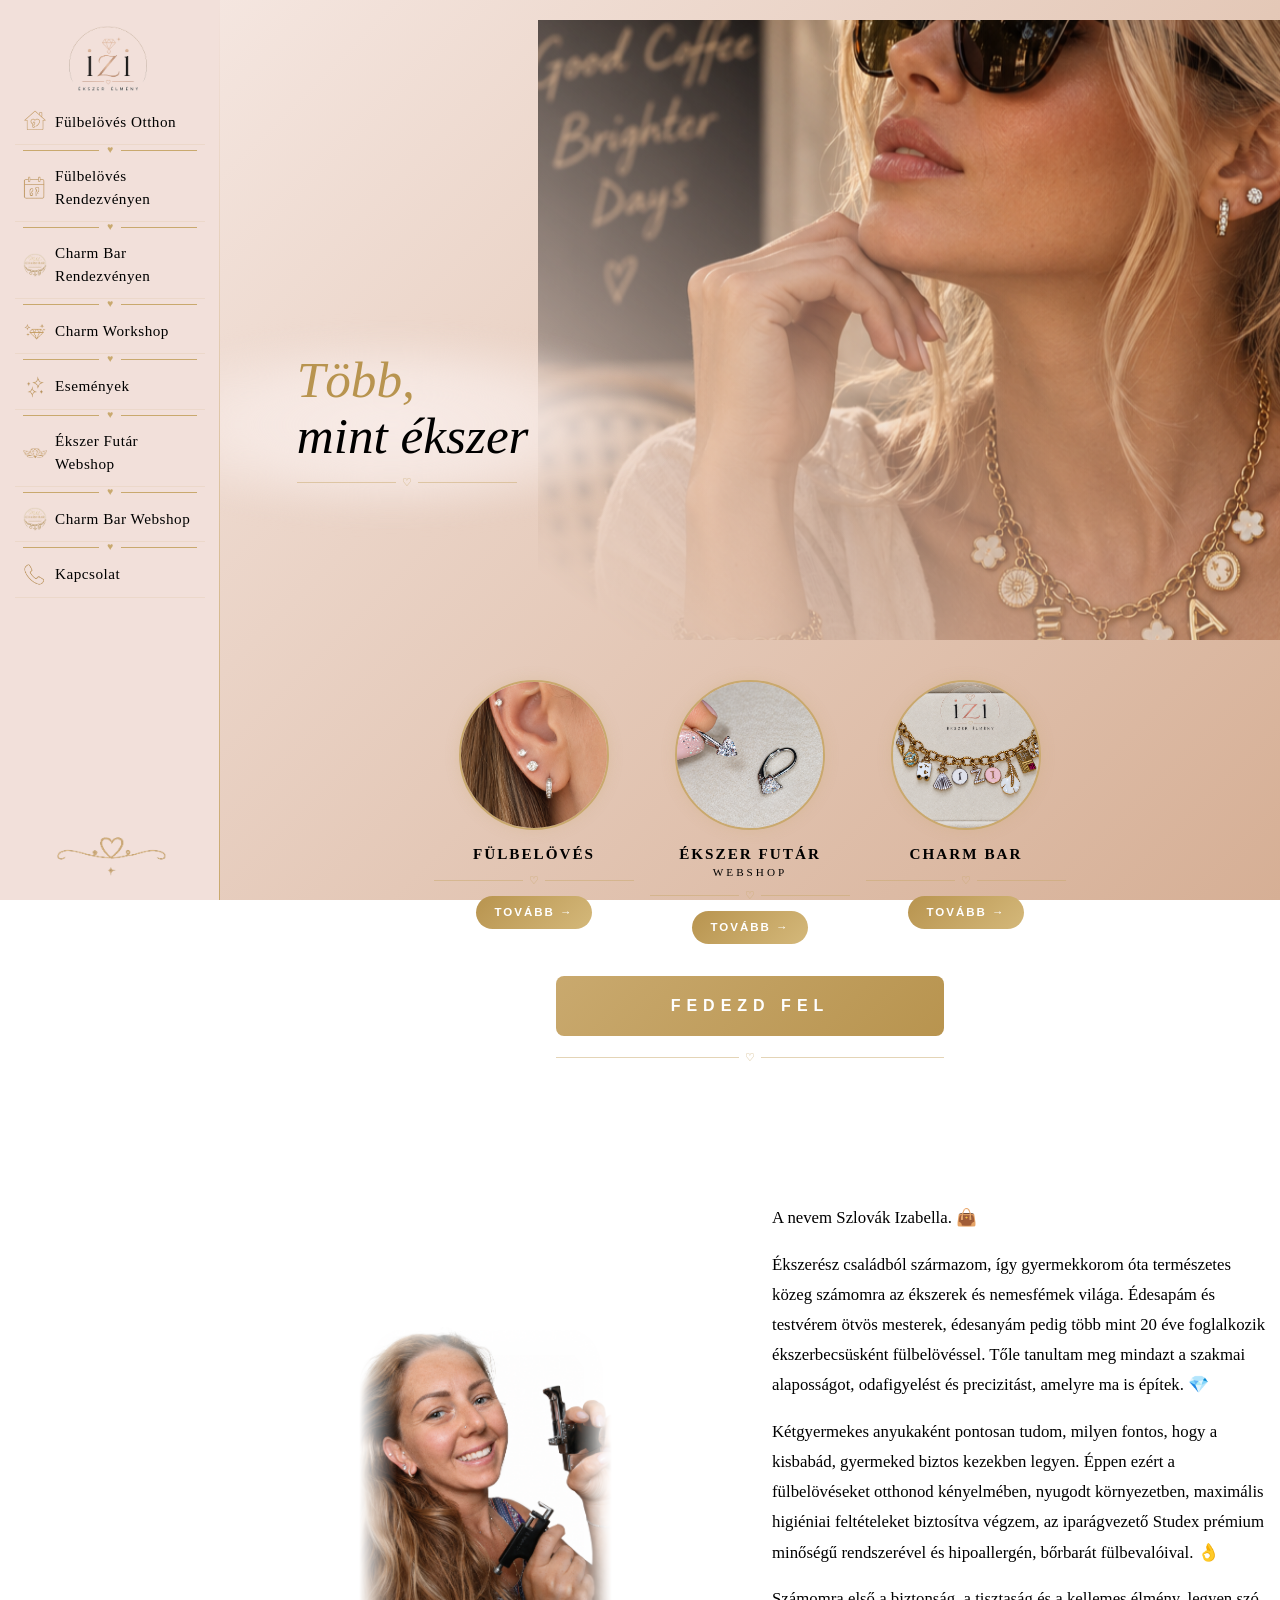
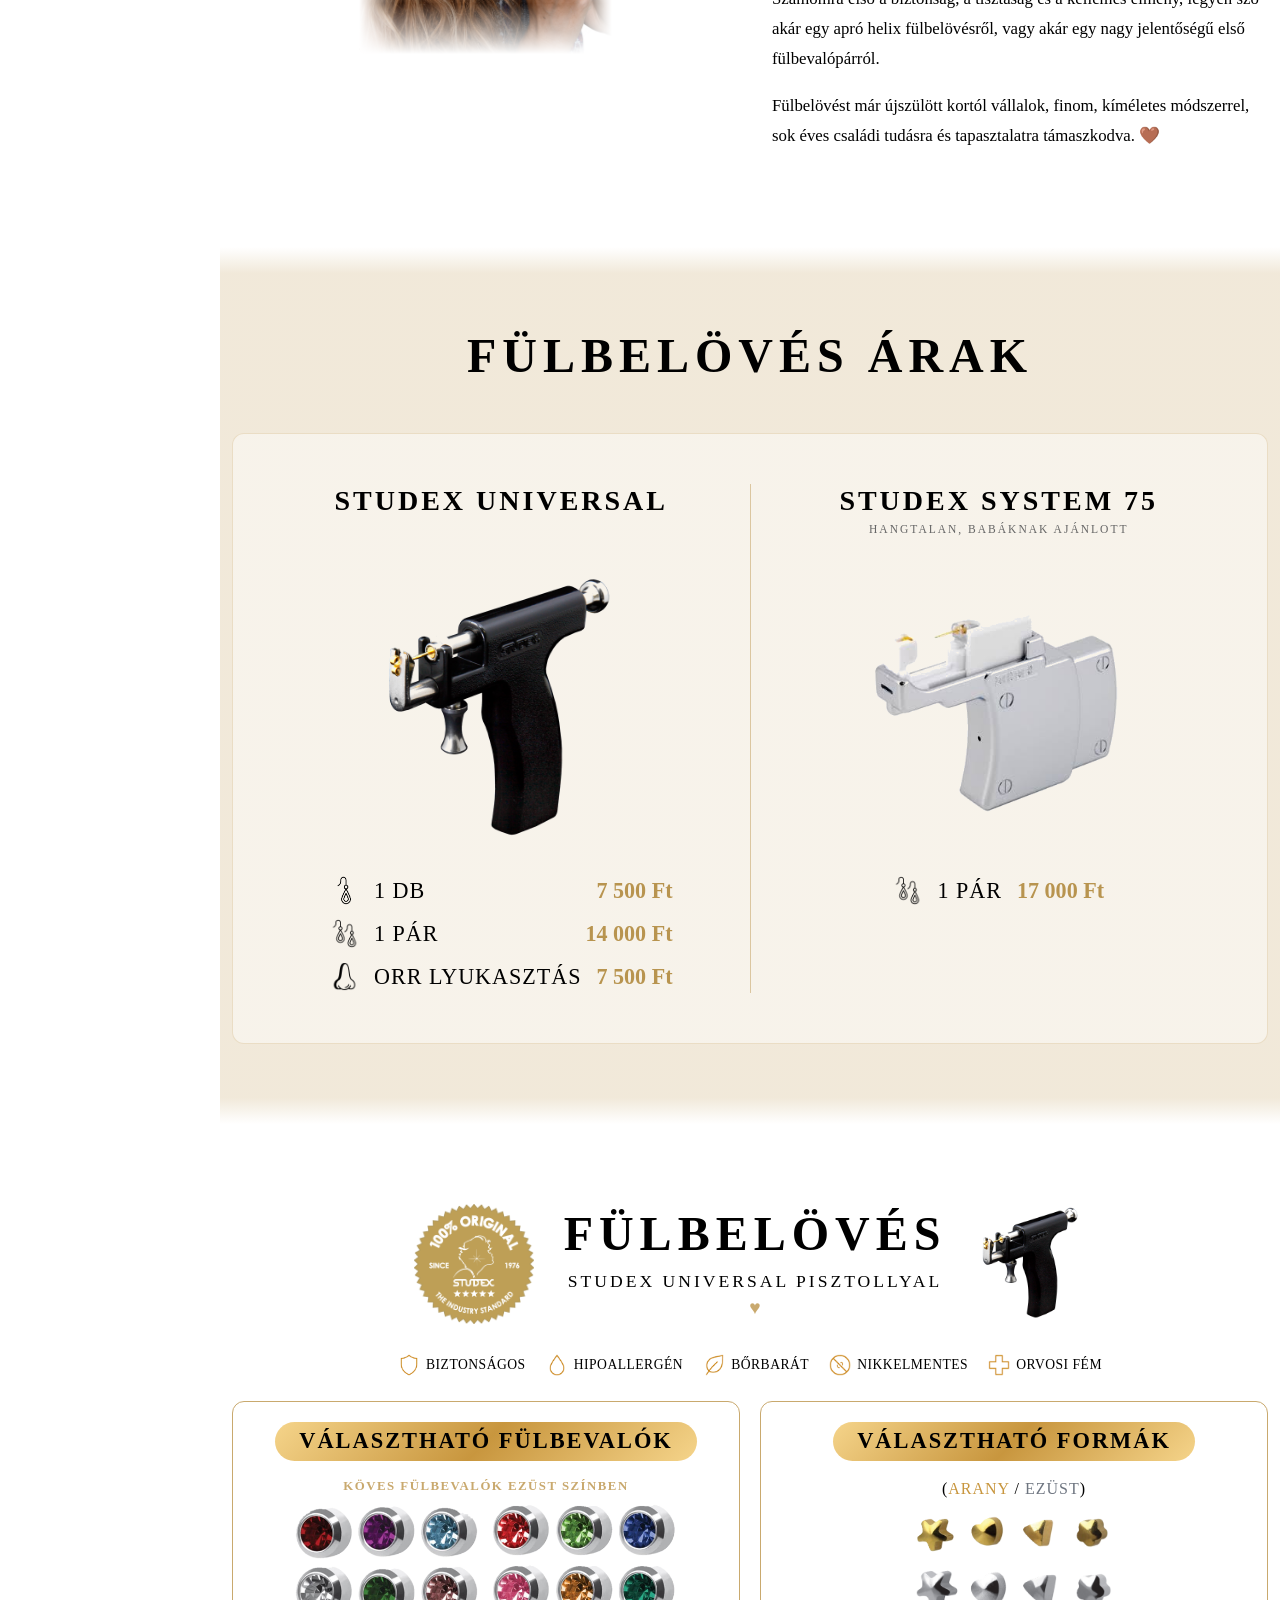
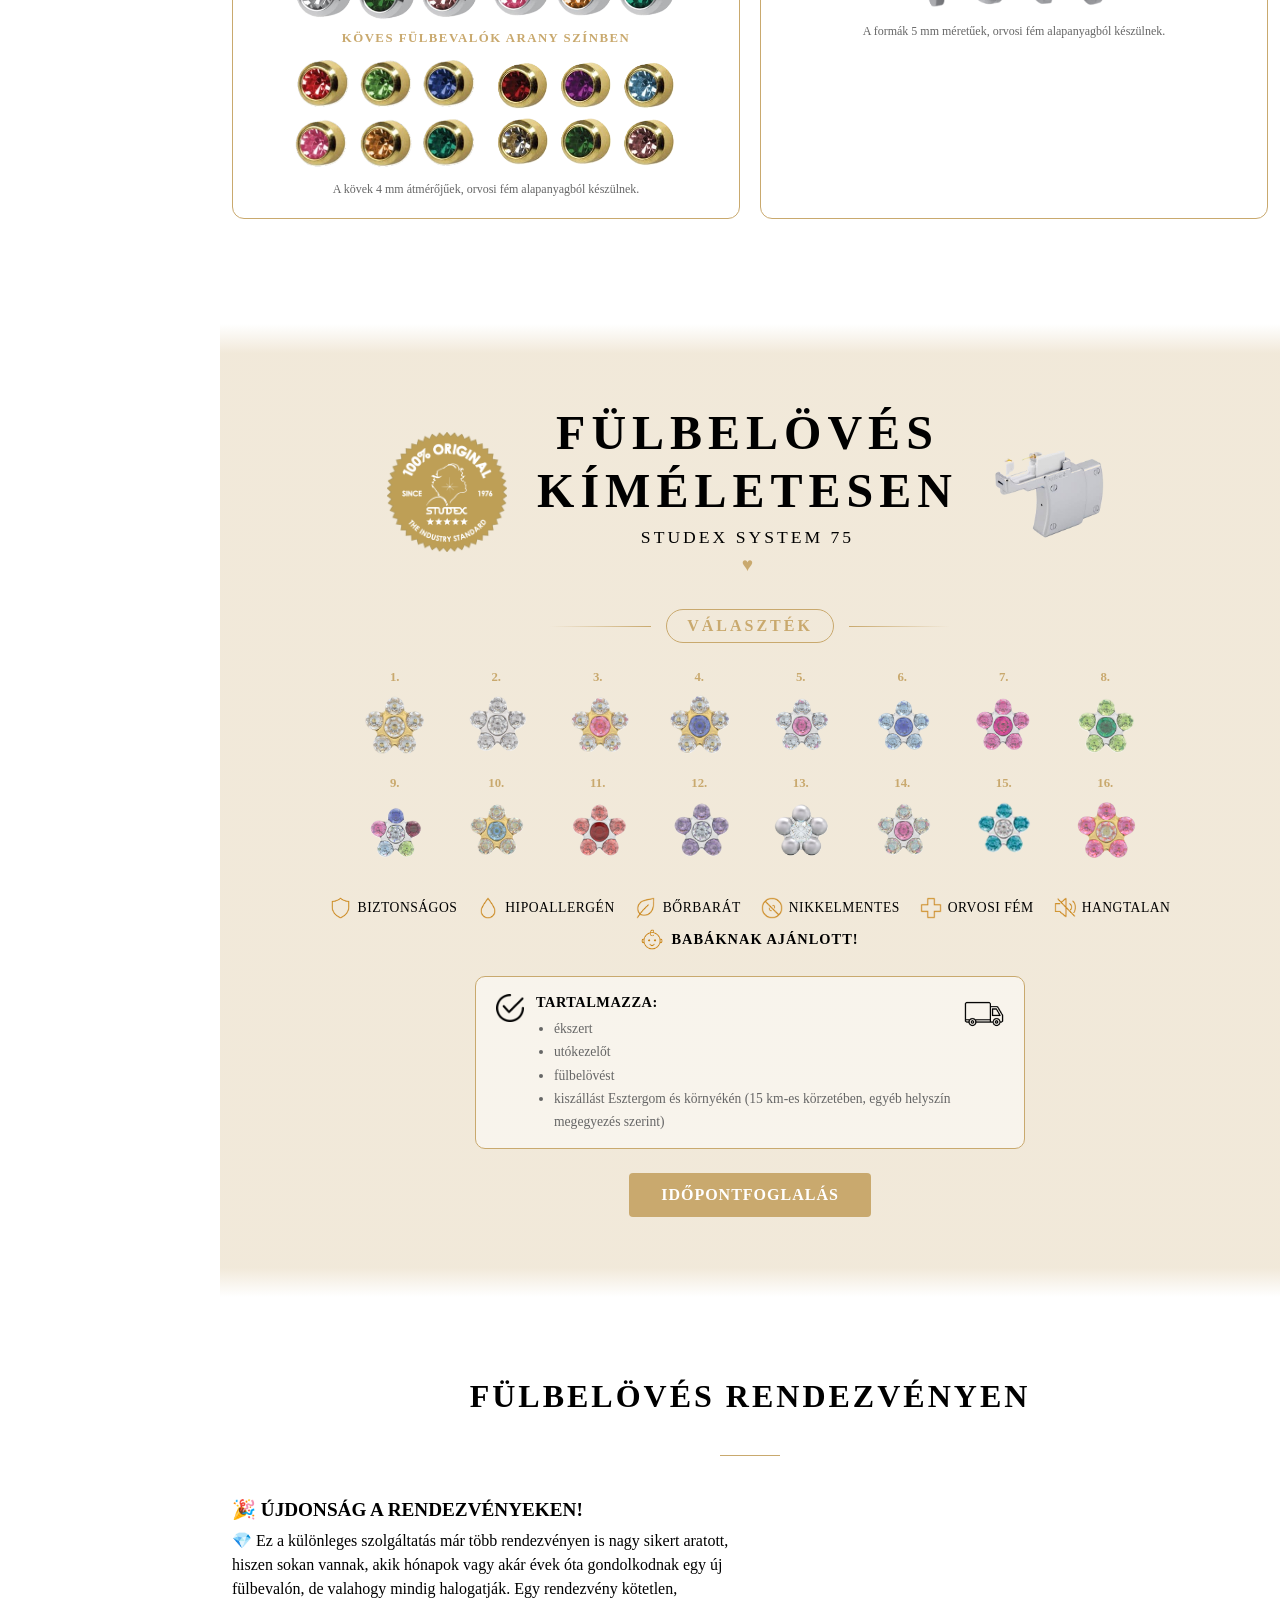
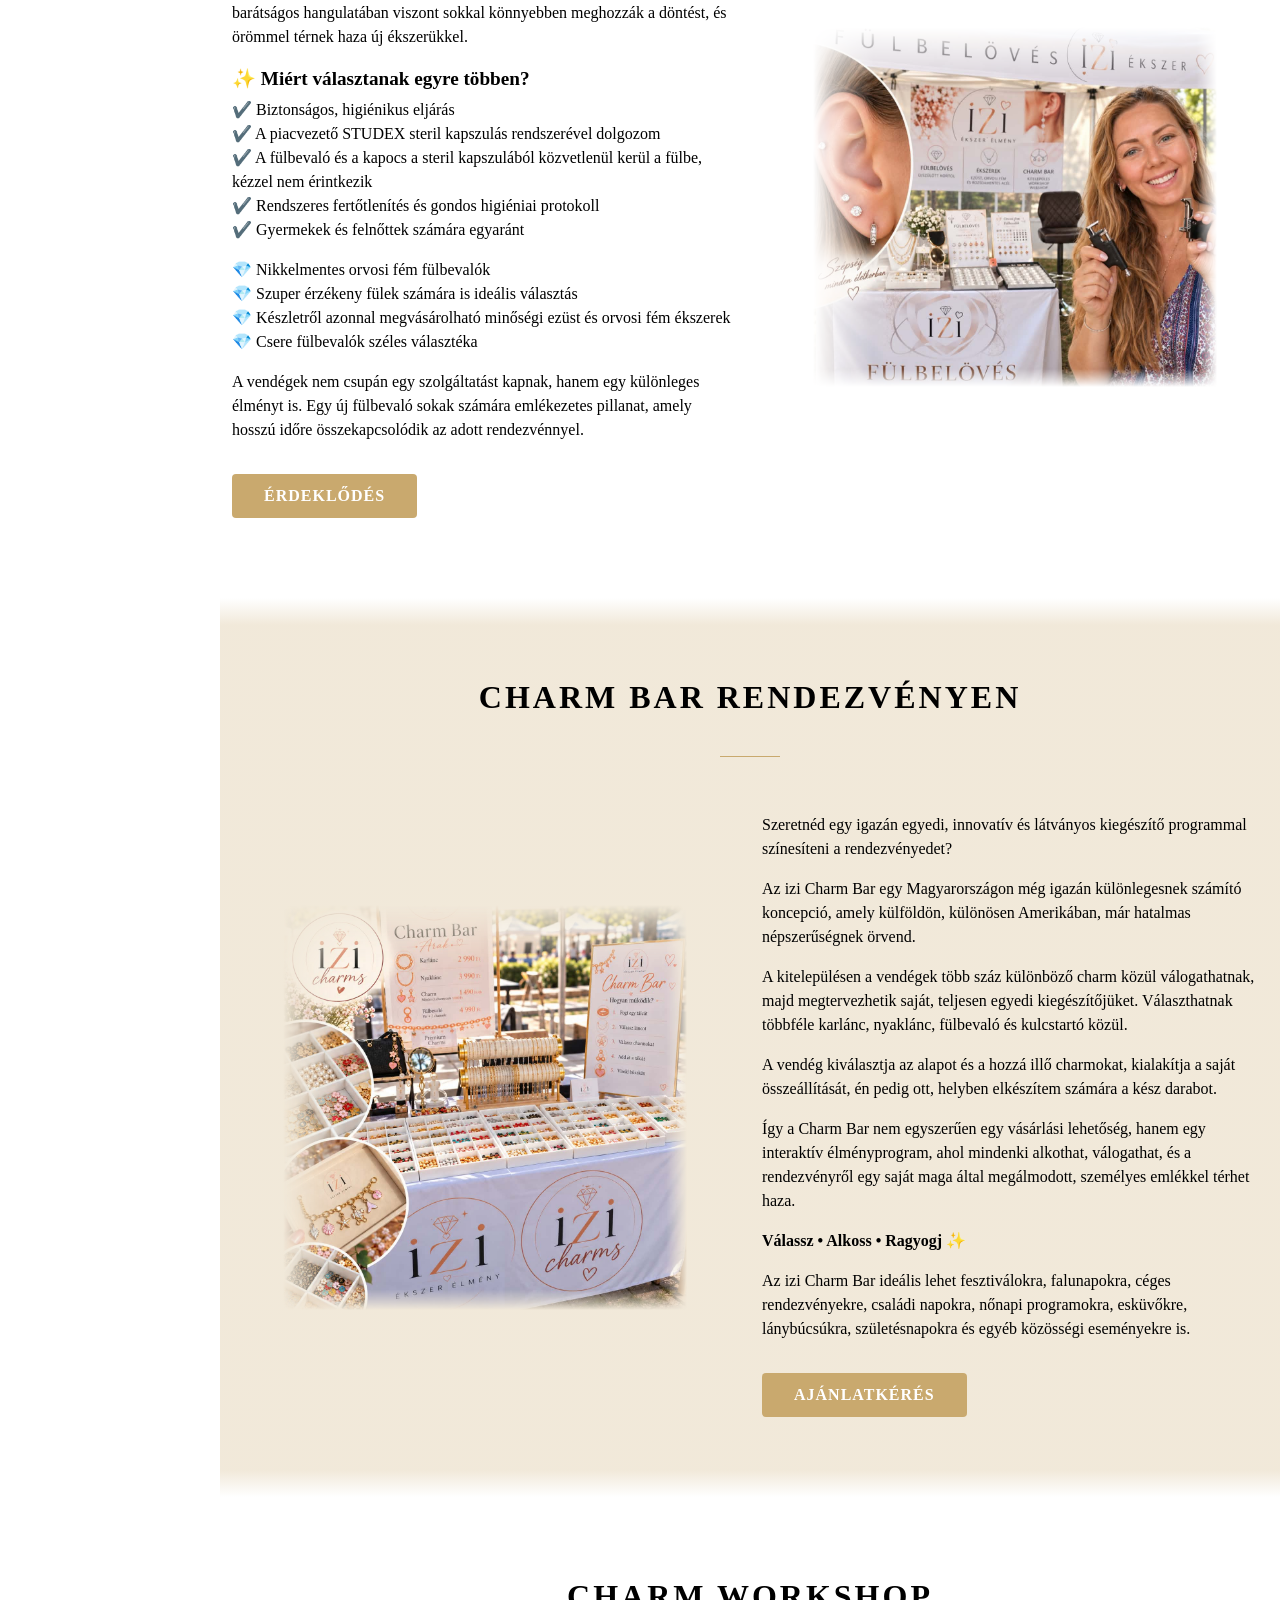
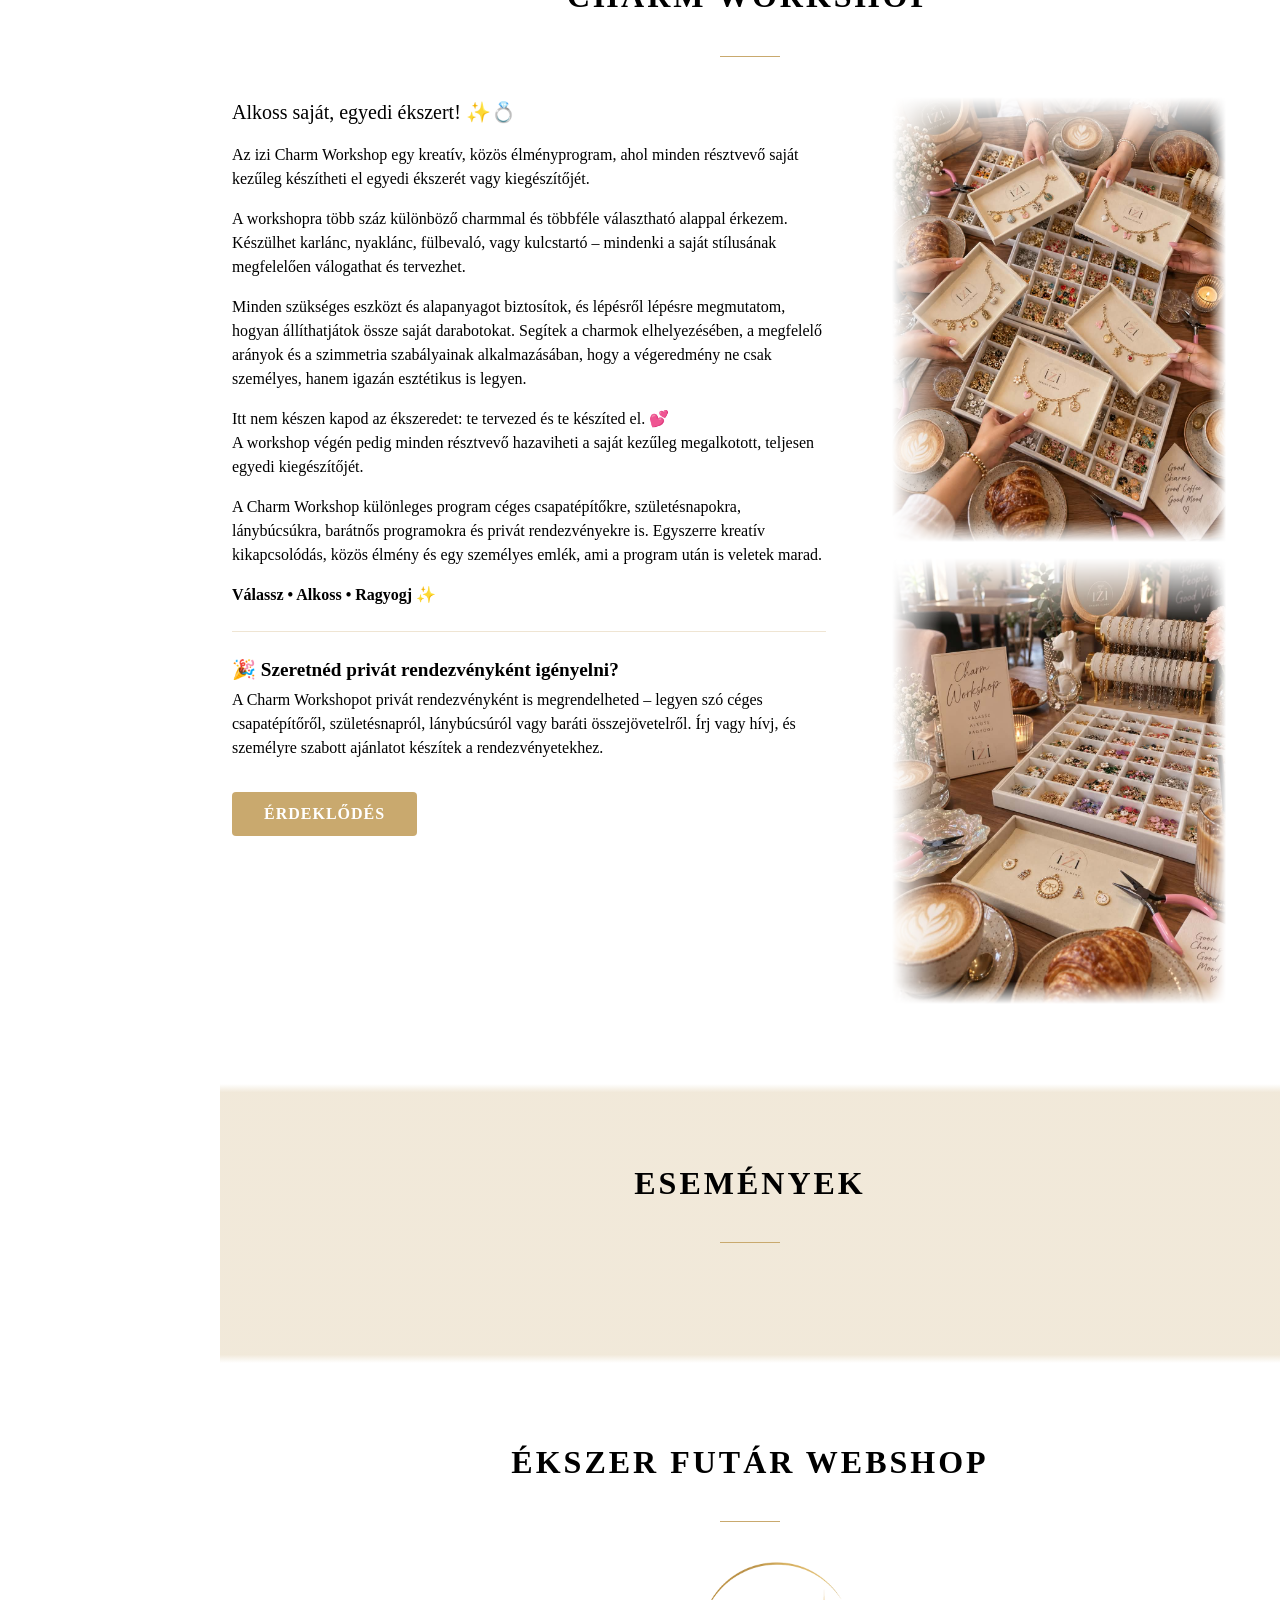
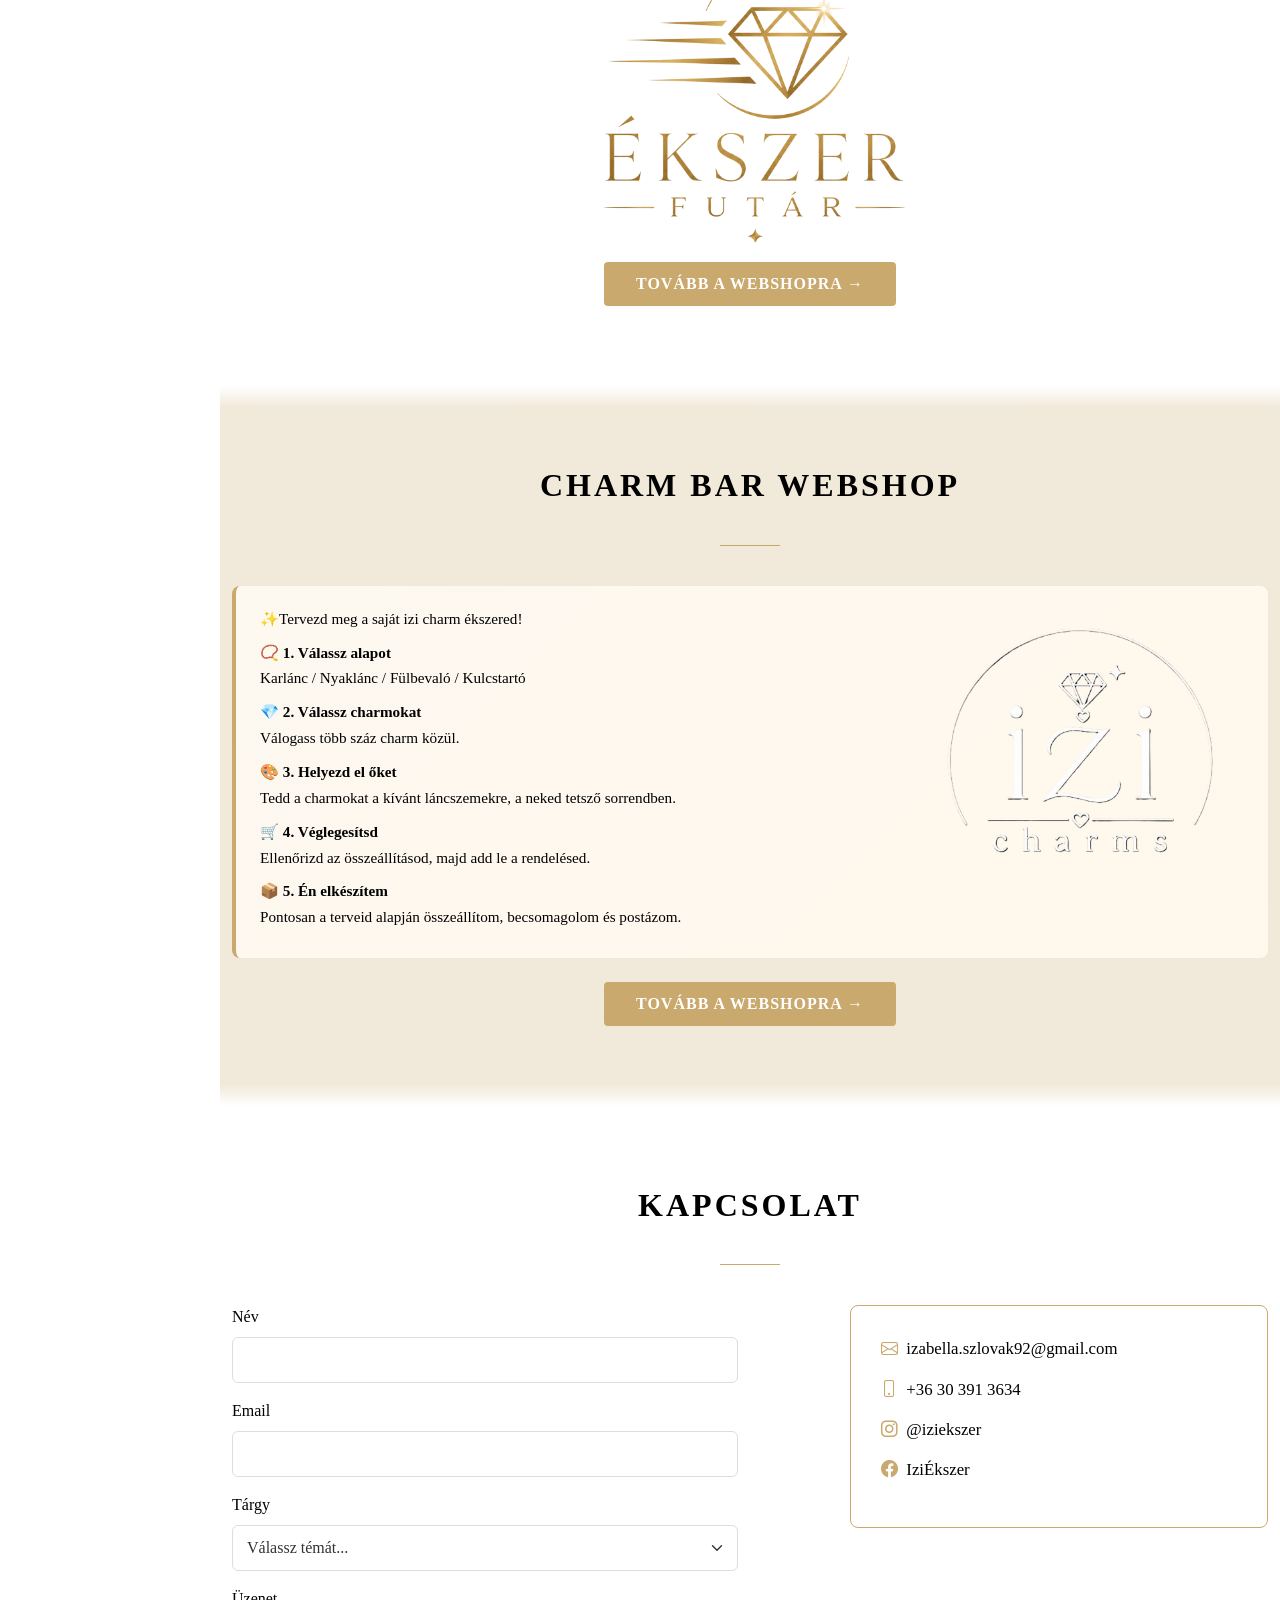
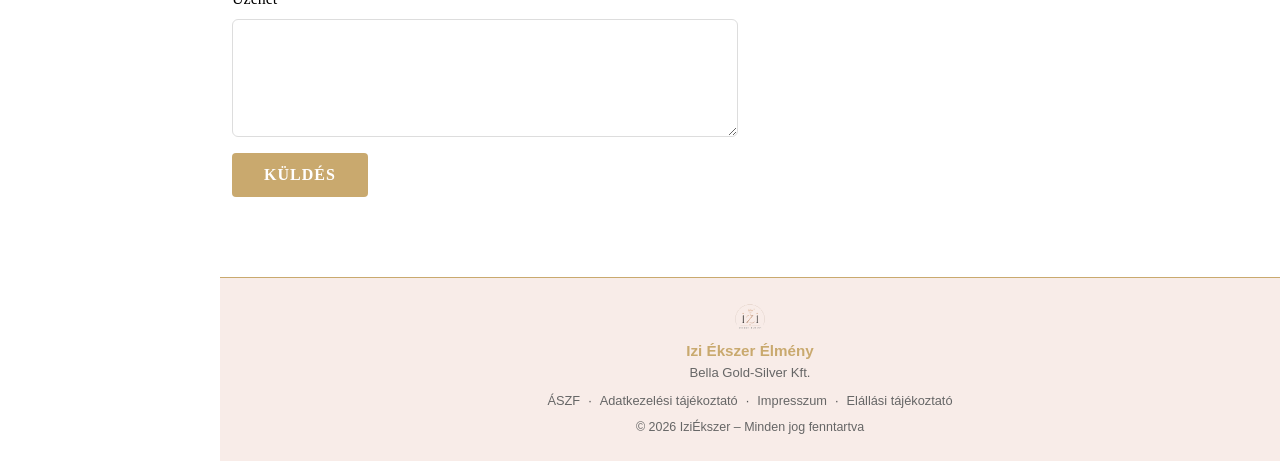
==== commit de40068d: "new pages for webshops + admin upload photos" ====
--- a/index.html
+++ b/index.html
@@ -45,12 +45,12 @@
         </li>
         <li>
           <div class="nav-separator"><span class="sep-line"></span><span class="sep-heart">&hearts;</span><span
-              class="sep-line"></span></div><a href="#Ékszer-Futár"><img
+              class="sep-line"></span></div><a href="ekszer-webshop.html"><img
               src="pics/menu_vector_icons/03_ekszer_futar.png" alt="" class="nav-link-icon">Ékszer Futár Webshop</a>
         </li>
         <li>
           <div class="nav-separator"><span class="sep-line"></span><span class="sep-heart">&hearts;</span><span
-              class="sep-line"></span></div><a href="#charm-bar-shop"><img
+              class="sep-line"></span></div><a href="charm-webshop.html"><img
               src="pics/menu_vector_icons/04_charm_bar_webshop.png" alt="" class="nav-link-icon">Charm Bar
             Webshop</a>
         </li>
@@ -118,7 +118,7 @@
             class="sep-line"></span></div>
       </li>
       <li>
-        <a href="#Ékszer-Futár" onclick="closeMobileMenu()">
+        <a href="ekszer-webshop.html" onclick="closeMobileMenu()">
           <img src="pics/menu_vector_icons/03_ekszer_futar.png" alt="" class="menu-icon-img">
           Ékszer Futár Webshop
         </a>
@@ -126,7 +126,7 @@
             class="sep-line"></span></div>
       </li>
       <li>
-        <a href="#charm-bar-shop" onclick="closeMobileMenu()">
+        <a href="charm-webshop.html" onclick="closeMobileMenu()">
           <img src="pics/menu_vector_icons/04_charm_bar_webshop.png" alt="" class="menu-icon-img">
           Charm Bar Webshop
         </a>
@@ -145,14 +145,23 @@
 
   <!-- Hero Section -->
   <section id="hero" class="hero-section">
-    <div class="container">
-      <img src="pics/main_logo_transparent.png" alt="IziÉkszer" class="hero-logo">
-      <p class="hero-slogan">Több, mint ékszer</p>
-
+    <div class="hero-top">
+      <div class="hero-photo-wrap">
+        <img src="pics/hero_main_bckgrnd.png" alt="IziÉkszer" class="hero-photo">
+      </div>
+      <div class="hero-headline">
+        <p class="hero-headline-accent">Több,</p>
+        <p class="hero-headline-main">mint ékszer</p>
+        <div class="hero-sep hero-headline-sep"><span class="sep-line"></span><span class="sep-heart">♡</span><span
+            class="sep-line"></span></div>
+      </div>
+    </div>
+
+    <div class="container">
       <div class="hero-services">
         <div class="hero-service-item">
-          <div class="hero-service-circle">
-            <img src="pics/ear_holes_logo.png" alt="Fülbelövés">
+          <div class="hero-service-circle hero-service-circle--photo">
+            <img src="pics/fulbeloves_hero.png" alt="Fülbelövés">
           </div>
           <h3 class="hero-service-title">FÜLBELÖVÉS</h3>
           <div class="hero-sep"><span class="sep-line"></span><span class="sep-heart">♡</span><span
@@ -160,22 +169,22 @@
           <a href="#Fülbelövés-otthon" class="hero-tovabb-btn">TOVÁBB →</a>
         </div>
         <div class="hero-service-item">
-          <div class="hero-service-circle">
-            <img src="pics/EkszerFutar_transparent.png" alt="Ékszer Futár">
+          <div class="hero-service-circle hero-service-circle--photo">
+            <img src="pics/ekszer_futar_hero.png" alt="Ékszer Futár">
           </div>
           <h3 class="hero-service-title">ÉKSZER FUTÁR<br><span class="hero-service-sub">WEBSHOP</span></h3>
           <div class="hero-sep"><span class="sep-line"></span><span class="sep-heart">♡</span><span
               class="sep-line"></span></div>
-          <a href="#Ékszer-Futár" class="hero-tovabb-btn">TOVÁBB →</a>
+          <a href="ekszer-webshop.html" class="hero-tovabb-btn">TOVÁBB →</a>
         </div>
         <div class="hero-service-item">
-          <div class="hero-service-circle">
-            <img src="pics/izi_chamrs.png" alt="Charm Bar">
+          <div class="hero-service-circle hero-service-circle--photo">
+            <img src="pics/charm_bar_hero.png" alt="Charm Bar">
           </div>
           <h3 class="hero-service-title">CHARM BAR</h3>
           <div class="hero-sep"><span class="sep-line"></span><span class="sep-heart">♡</span><span
               class="sep-line"></span></div>
-          <a href="#charm-bar-shop" class="hero-tovabb-btn">TOVÁBB →</a>
+          <a href="charm-webshop.html" class="hero-tovabb-btn">TOVÁBB →</a>
         </div>
       </div>
 
@@ -627,7 +636,12 @@
     <div class="container">
       <h2 class="section-title">Ékszer Futár Webshop</h2>
       <div class="gold-divider"></div>
-      <div id="termekek-container" class="row g-4"></div>
+      <div class="webshop-teaser">
+        <a href="ekszer-webshop.html" class="webshop-teaser-kep-link">
+          <img id="ekszer-teaser-kep" src="pics/EkszerFutar_transparent.png" alt="Ékszer Futár Webshop" class="webshop-teaser-kep">
+        </a>
+        <a href="ekszer-webshop.html" class="btn btn-gold">Tovább a webshopra →</a>
+      </div>
     </div>
   </section>
 
@@ -651,12 +665,14 @@
             <p>📦 <strong>5. Én elkészítem</strong><br>
             Pontosan a terveid alapján összeállítom, becsomagolom és postázom.</p>
           </div>
-          <div class="esemeny-promo-kep-wrap">
-            <img src="pics/charmbar/fb_charmbar_2.jpg" alt="Charm Bar" class="esemeny-promo-kep">
-          </div>
-        </div>
-      </div>
-      <div id="charm-container" class="row g-4"></div>
+          <a href="charm-webshop.html" class="esemeny-promo-kep-wrap d-block">
+            <img id="charm-teaser-kep" src="pics/izi_chamrs.png" alt="Charm Bar Webshop" class="esemeny-promo-kep">
+          </a>
+        </div>
+      </div>
+      <div class="text-center">
+        <a href="charm-webshop.html" class="btn btn-gold">Tovább a webshopra →</a>
+      </div>
     </div>
   </section>
 
@@ -727,22 +743,6 @@
     </div>
   </footer>
 
-  <!-- Product modal -->
-  <div id="productModal" class="product-modal" aria-hidden="true">
-    <div class="product-modal-backdrop"></div>
-    <div class="product-modal-content">
-      <button class="product-modal-close" aria-label="Bezárás">&times;</button>
-      <div class="card product-card">
-        <img class="product-modal-img card-img-top" src="" alt="">
-        <div class="card-body text-center">
-          <h5 class="product-modal-nev card-title"></h5>
-          <p class="product-modal-anyag text-muted small mb-1"></p>
-          <p class="product-modal-ar price mb-0"></p>
-        </div>
-      </div>
-    </div>
-  </div>
-
   <!-- Earring lightbox modal -->
   <div id="earringModal" class="earring-modal" aria-hidden="true">
     <div class="earring-modal-backdrop"></div>
--- a/css/style.css
+++ b/css/style.css
@@ -457,40 +457,84 @@
   text-align: center;
 }
 
-.hero-logo {
-  width: 320px;
-  height: auto;
-  margin-bottom: 4px;
-}
-
-.hero-slogan {
+.hero-top {
+  position: relative;
+  display: grid;
+  min-height: 460px;
+  max-height: 620px;
+  margin-bottom: 40px;
+  overflow: hidden;
+}
+
+.hero-top > * {
+  grid-area: 1 / 1;
+}
+
+.hero-photo-wrap {
+  position: relative;
+  width: 100%;
+  height: 100%;
+  margin-left: 30%;
+  z-index: 0;
+}
+
+.hero-photo {
+  width: 100%;
+  height: 100%;
+  object-fit: cover;
+  object-position: center top;
+  display: block;
+  /* a kép saját átlátszóságát mossuk el bal/alsó irányban, így a mögötte lévő valódi oldalháttér látszik át - nincs szín-eltérés, tényleg nem látszik a kép széle */
+  -webkit-mask-image: linear-gradient(to top right, transparent 0%, transparent 16%, black 62%);
+  mask-image: linear-gradient(to top right, transparent 0%, transparent 16%, black 62%);
+}
+
+.hero-headline {
+  position: relative;
+  z-index: 2;
+  align-self: center;
+  max-width: 46%;
+  text-align: left;
+  padding-left: clamp(20px, 6vw, 100px);
+}
+
+.hero-headline::before {
+  content: '';
+  position: absolute;
+  z-index: -1;
+  inset: -18% -12%;
+  background: radial-gradient(ellipse 62% 62% at 38% 50%, rgba(248, 236, 232, 0.95) 0%, rgba(248, 236, 232, 0.75) 40%, rgba(248, 236, 232, 0) 78%);
+  filter: blur(10px);
+  pointer-events: none;
+}
+
+.hero-headline-accent,
+.hero-headline-main {
   font-family: Georgia, 'Times New Roman', serif;
   font-style: italic;
-  font-size: 1.25rem;
+  font-weight: 400;
+  font-size: clamp(2rem, 4vw, 3.2rem);
+  line-height: 1.08;
+  margin: 0;
+}
+
+.hero-headline-accent {
   color: var(--color-gold-dark);
-  margin: 0 0 32px;
-  letter-spacing: 0.5px;
-  position: relative;
-}
-
-.hero-slogan::after {
-  content: '';
-  position: absolute;
-  bottom: -10px;
-  left: 0;
-  right: 0;
-  height: 6px;
-  background: radial-gradient(ellipse 110px 6px at 50% 50%, rgba(255,255,255,0.95) 0%, rgba(255,255,255,0.4) 45%, transparent 72%) no-repeat;
-  background-size: 220px 6px;
-  animation: heroShimmer 4s ease-in-out infinite;
-  pointer-events: none;
-}
-
-@keyframes heroShimmer {
-  0%   { background-position: -220px 0; opacity: 0; }
-  25%  { opacity: 1; }
-  75%  { opacity: 1; }
-  100% { background-position: calc(100% + 220px) 0; opacity: 0; }
+}
+
+.hero-headline-main {
+  color: var(--color-primary);
+  margin-bottom: 14px;
+}
+
+.hero-headline-sep {
+  max-width: 220px;
+  margin-left: 0;
+}
+
+.hero-headline-sep .sep-heart {
+  font-size: 2.8rem;
+  line-height: 1;
 }
 
 .hero-services {
@@ -530,6 +574,18 @@
   width: 88%;
   height: 88%;
   object-fit: contain;
+}
+
+.hero-service-circle--photo {
+  background: transparent;
+  -webkit-mask-image: none;
+  mask-image: none;
+}
+
+.hero-service-circle--photo img {
+  width: 100%;
+  height: 100%;
+  object-fit: cover;
 }
 
 .hero-service-title {
@@ -1312,6 +1368,68 @@
   margin-bottom: 0;
 }
 
+.product-kategoriak {
+  display: flex;
+  flex-wrap: wrap;
+  justify-content: center;
+  gap: 4px;
+  margin-bottom: 6px;
+}
+
+.product-kategoria-badge {
+  display: inline-block;
+  background-color: rgba(201, 169, 110, 0.15);
+  color: var(--color-gold-dark);
+  font-size: 0.7rem;
+  font-weight: 600;
+  letter-spacing: 0.03em;
+  text-transform: uppercase;
+  padding: 2px 8px;
+  border-radius: 4px;
+}
+
+.product-badge-elfogyott {
+  position: absolute;
+  top: 10px;
+  right: 10px;
+  background-color: #c0392b;
+  color: #fff;
+  font-size: 0.7rem;
+  font-weight: 700;
+  letter-spacing: 0.03em;
+  text-transform: uppercase;
+  padding: 3px 8px;
+  border-radius: 4px;
+}
+
+/* === Webshop teaser (főoldal) === */
+.webshop-teaser {
+  display: flex;
+  flex-direction: column;
+  align-items: center;
+  gap: 1.25rem;
+}
+
+.webshop-teaser-kep-link {
+  display: block;
+  width: 100%;
+  max-width: 420px;
+  border-radius: 8px;
+  overflow: hidden;
+}
+
+.webshop-teaser-kep {
+  width: 100%;
+  height: 280px;
+  object-fit: cover;
+  display: block;
+  transition: transform 0.3s;
+}
+
+.webshop-teaser-kep-link:hover .webshop-teaser-kep {
+  transform: scale(1.03);
+}
+
 /* === Event Cards === */
 .event-card {
   border: none;
@@ -1474,6 +1592,19 @@
     transform: none;
     top: auto;
   }
+
+  .hero-top {
+    min-height: 58vw;
+    margin-top: -70px;
+  }
+
+  .hero-photo-wrap {
+    margin-left: 26%;
+  }
+
+  .hero-headline {
+    max-width: 55%;
+  }
 }
 
 @media (max-width: 576px) {
@@ -1481,9 +1612,25 @@
     padding: 100px 0 40px;
   }
 
-  .hero-logo {
-    width: 75vw;
-    max-width: 260px;
+  .hero-top {
+    min-height: 74vw;
+  }
+
+  .hero-photo-wrap {
+    margin-left: 22%;
+  }
+
+  .hero-headline {
+    max-width: 62%;
+    padding-left: 16px;
+  }
+
+  .hero-headline-sep {
+    max-width: 160px;
+  }
+
+  .hero-headline-sep .sep-heart {
+    font-size: 2rem;
   }
 
   .hero-service-circle {
@@ -1601,6 +1748,70 @@
   color: var(--color-gold);
 }
 
+.product-modal-img-wrap {
+  position: relative;
+  touch-action: pan-y;
+}
+
+.product-modal-nav {
+  position: absolute;
+  top: 50%;
+  transform: translateY(-50%);
+  width: 38px;
+  height: 38px;
+  border-radius: 50%;
+  border: none;
+  background: rgba(0, 0, 0, 0.5);
+  color: #fff;
+  font-size: 1.6rem;
+  line-height: 1;
+  cursor: pointer;
+  display: flex;
+  align-items: center;
+  justify-content: center;
+}
+
+.product-modal-nav:hover {
+  background: rgba(0, 0, 0, 0.75);
+}
+
+.product-modal-nav[hidden] {
+  display: none;
+}
+
+.product-modal-prev {
+  left: 10px;
+}
+
+.product-modal-next {
+  right: 10px;
+}
+
+.product-modal-dots {
+  display: flex;
+  justify-content: center;
+  gap: 6px;
+  padding: 10px 0 0;
+}
+
+.product-modal-dots:empty {
+  display: none;
+}
+
+.product-modal-dot {
+  width: 8px;
+  height: 8px;
+  border-radius: 50%;
+  border: none;
+  background: #ccc;
+  padding: 0;
+  cursor: pointer;
+}
+
+.product-modal-dot.active {
+  background: var(--color-gold);
+}
+
 /* === Earring lightbox modal === */
 .earring-modal {
   display: none;
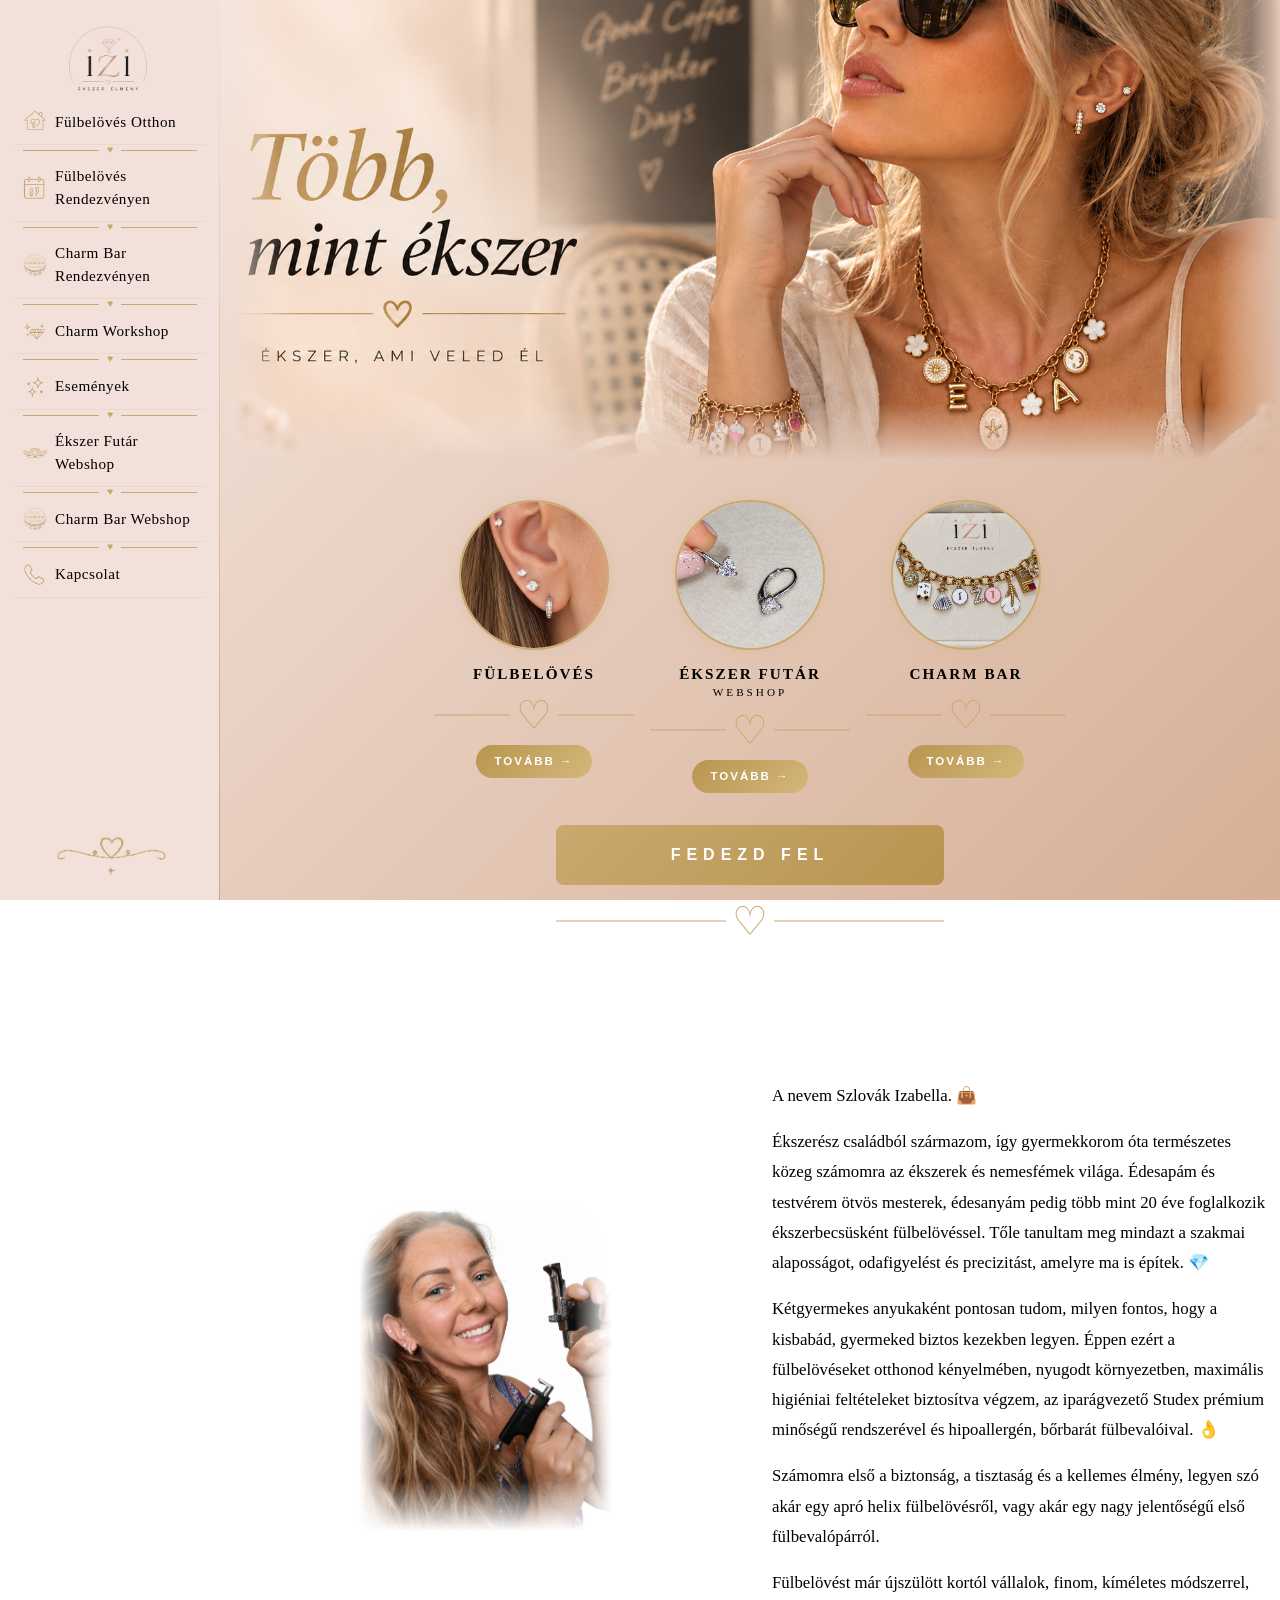
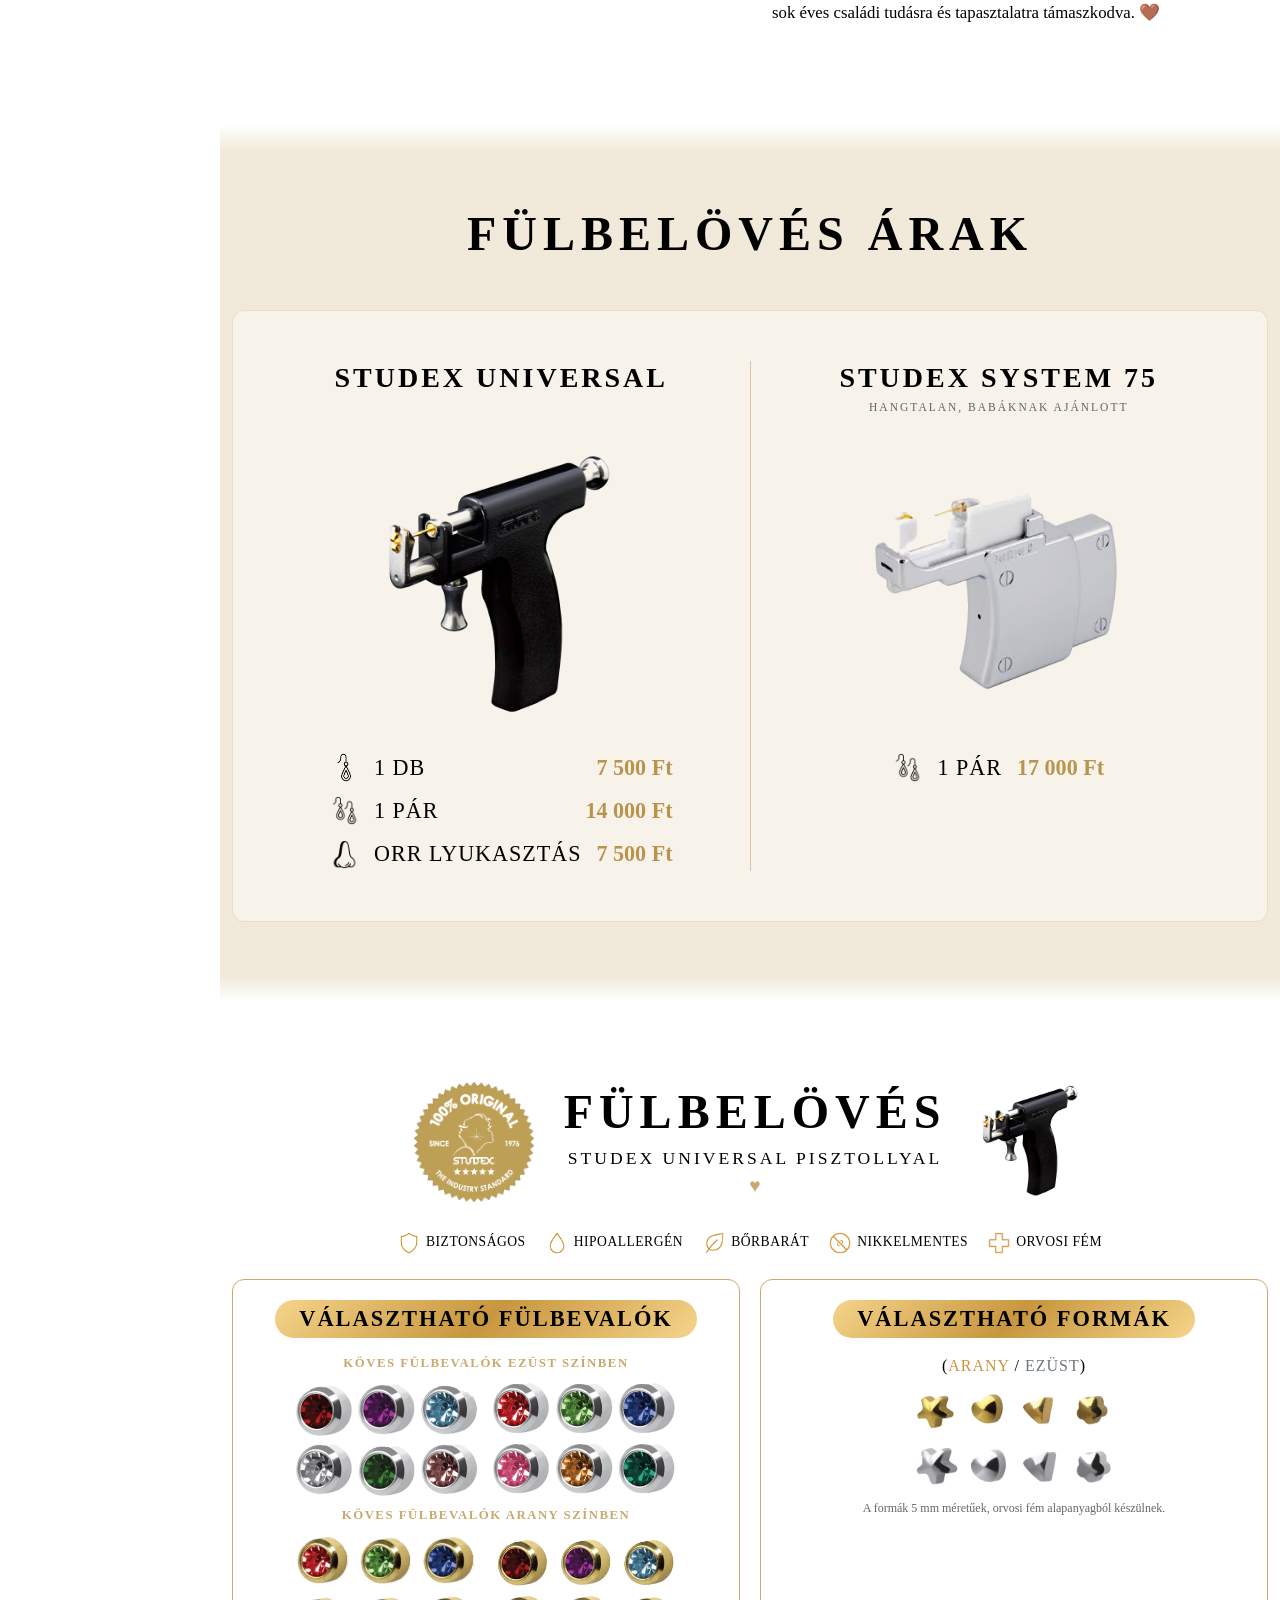
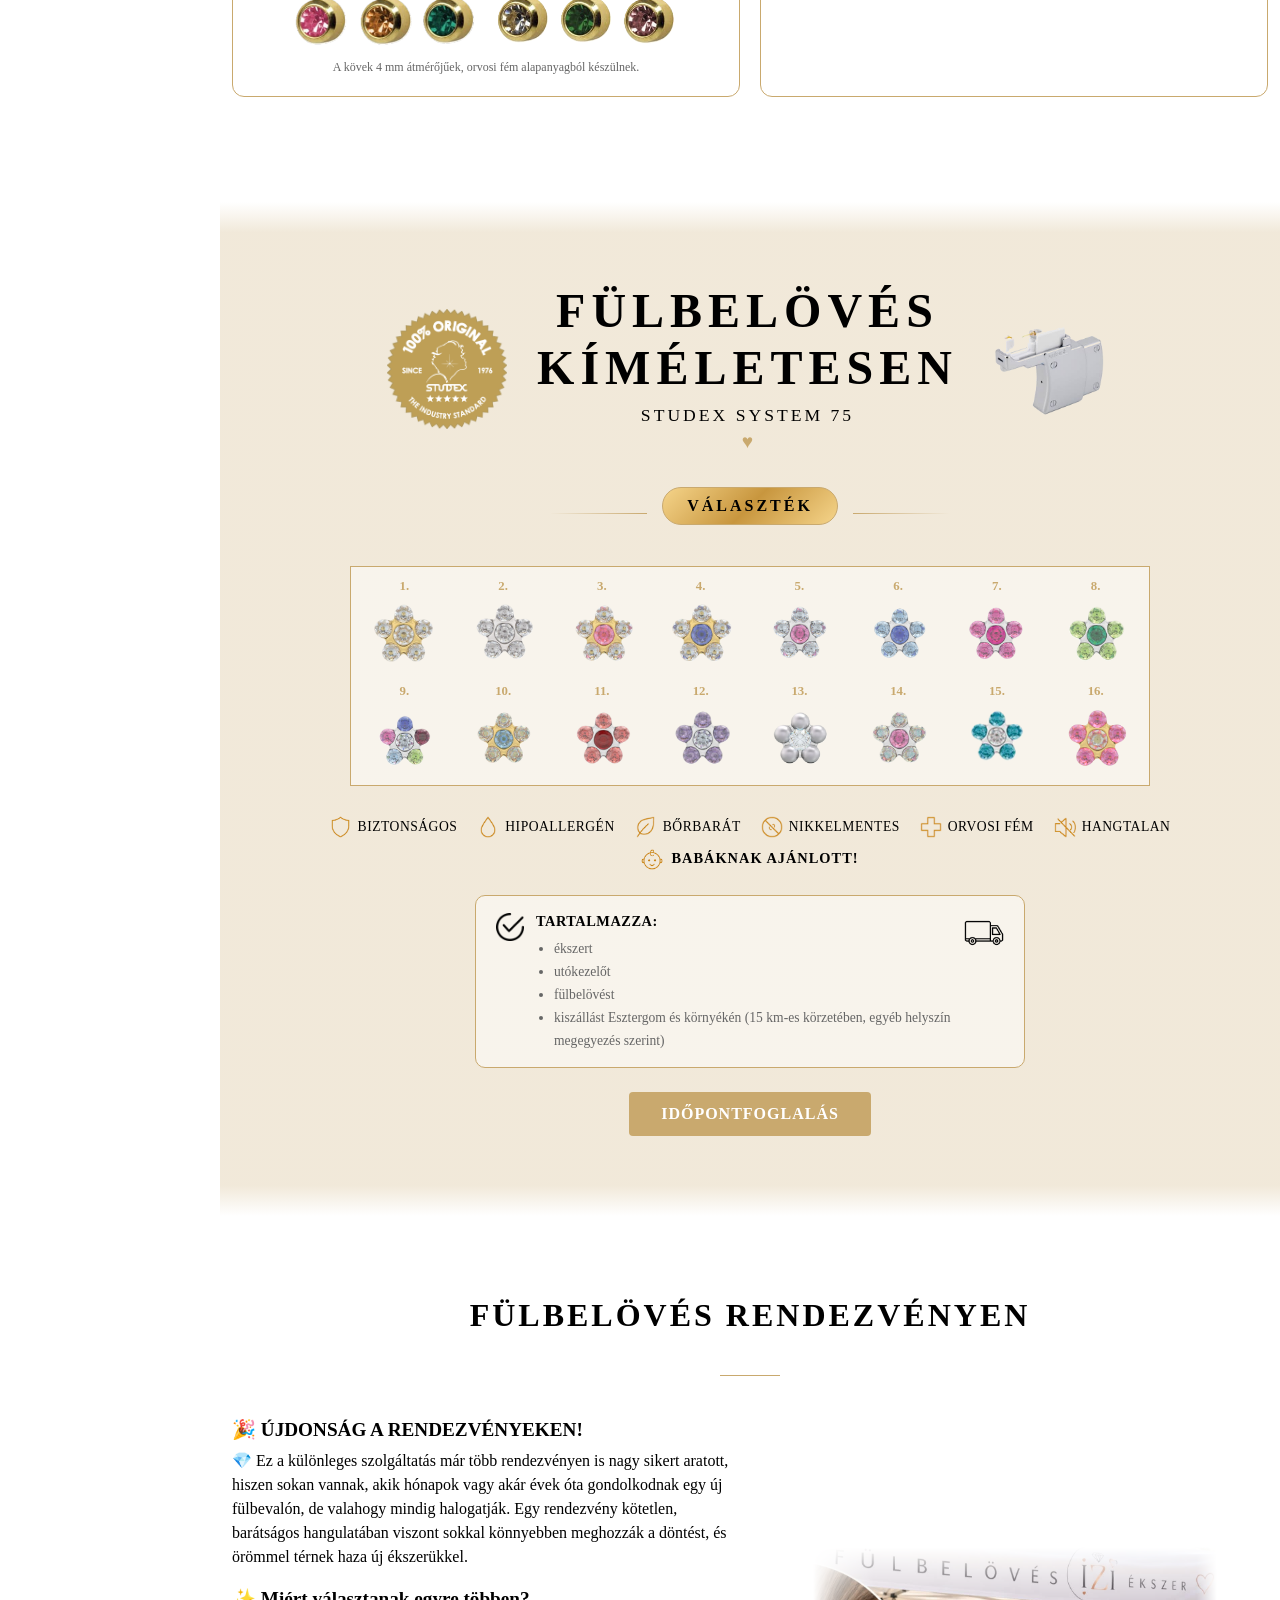
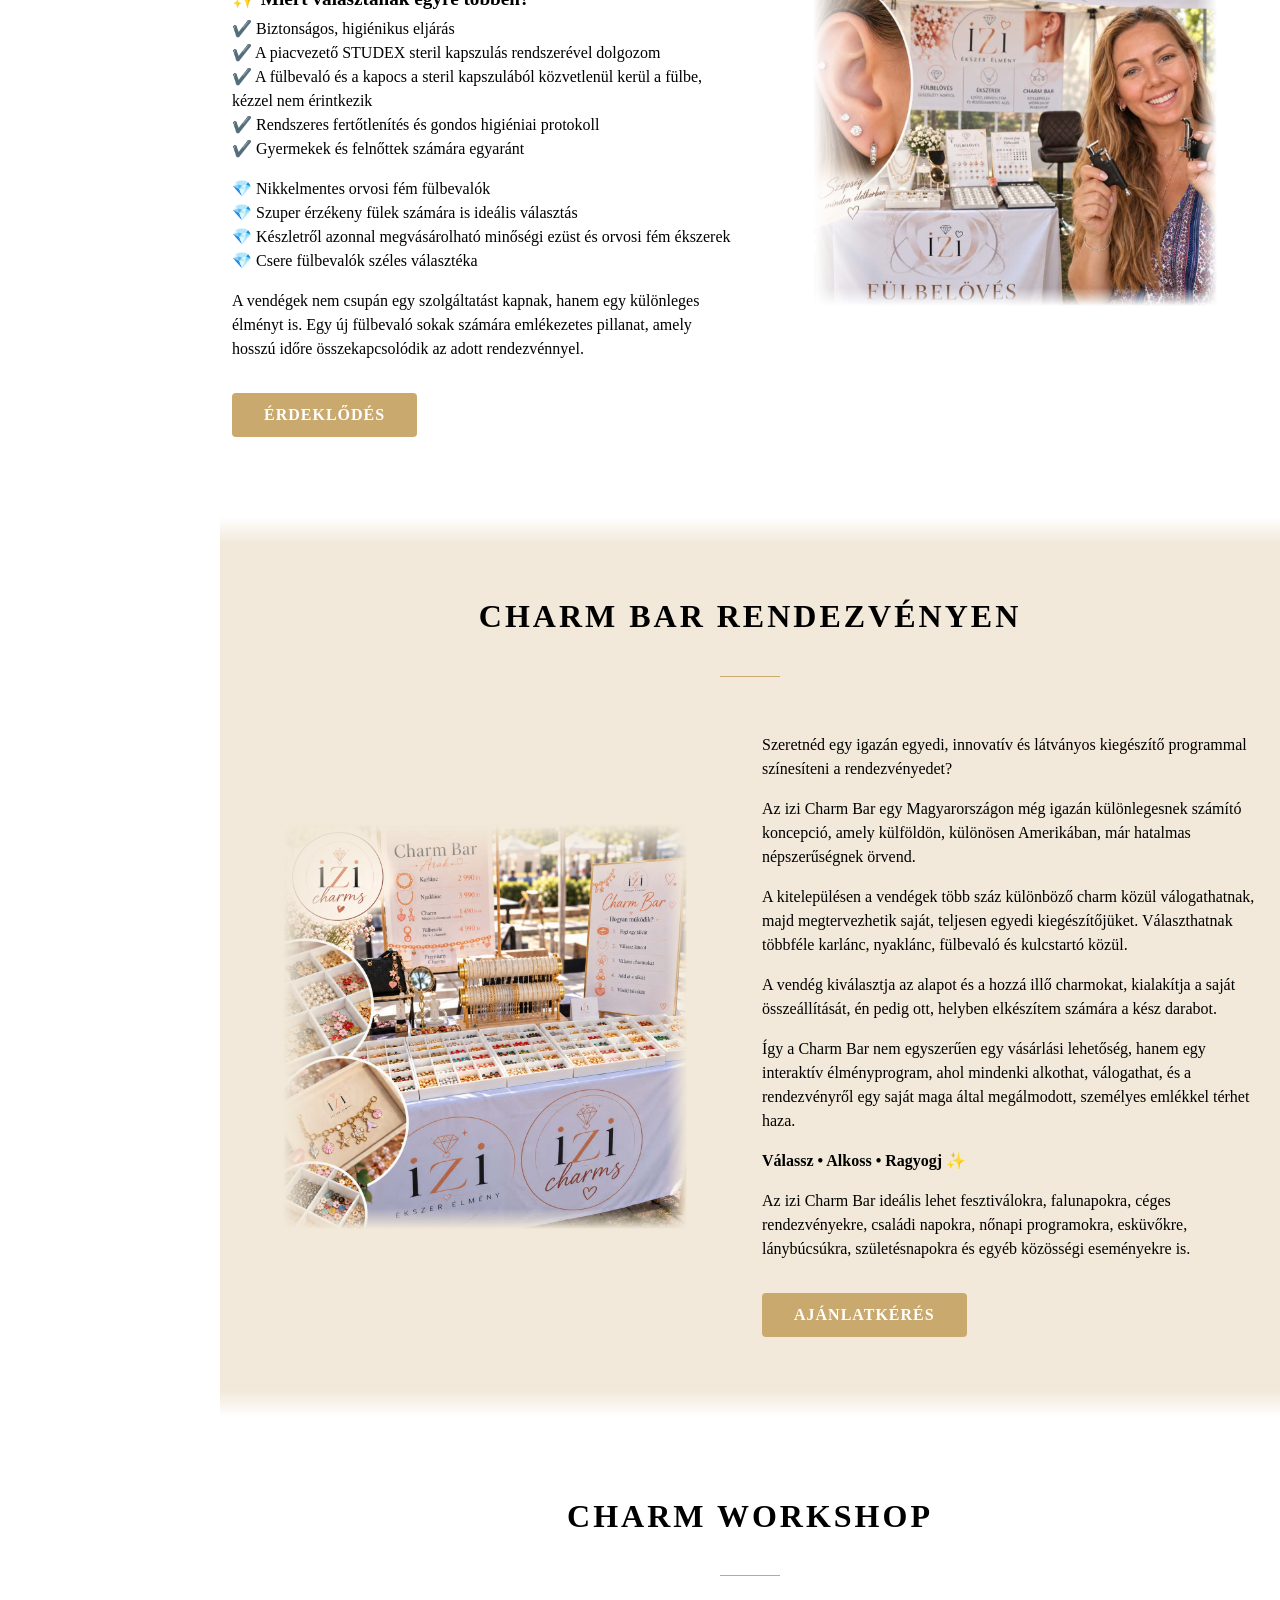
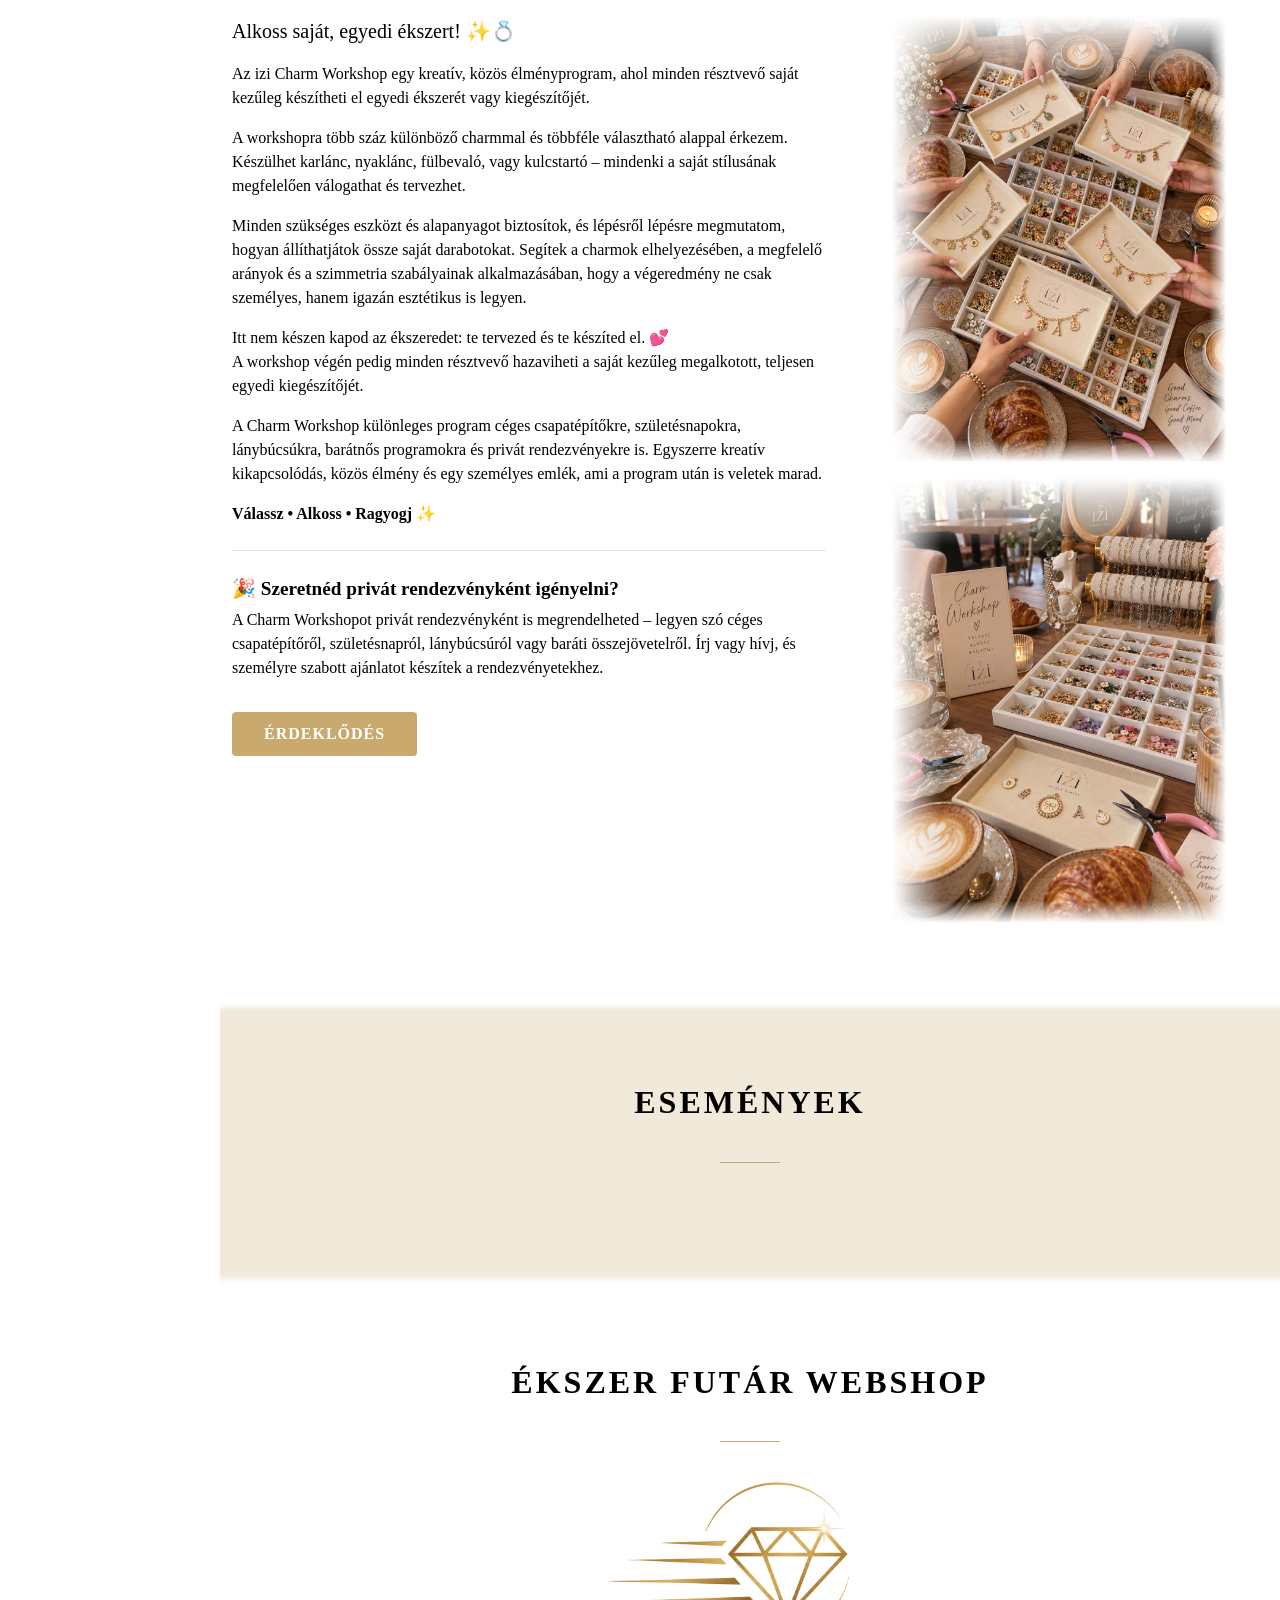
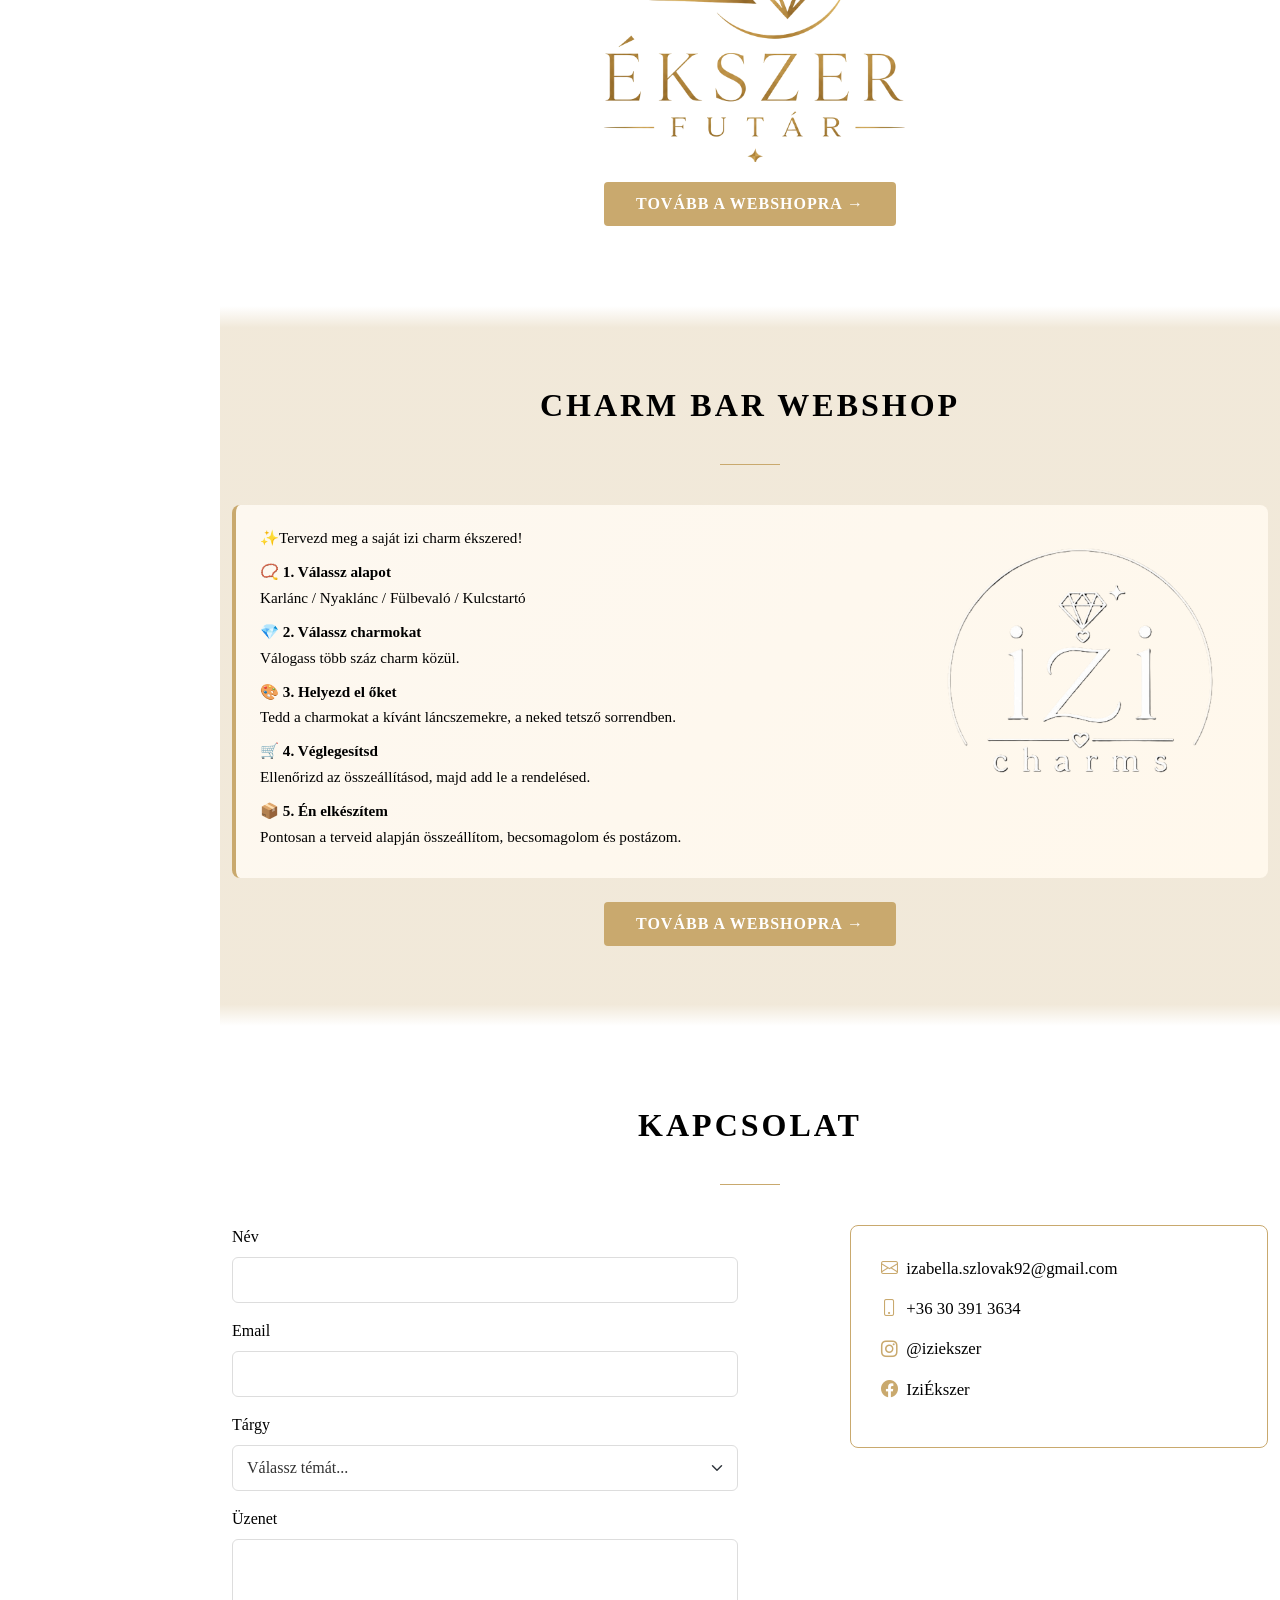
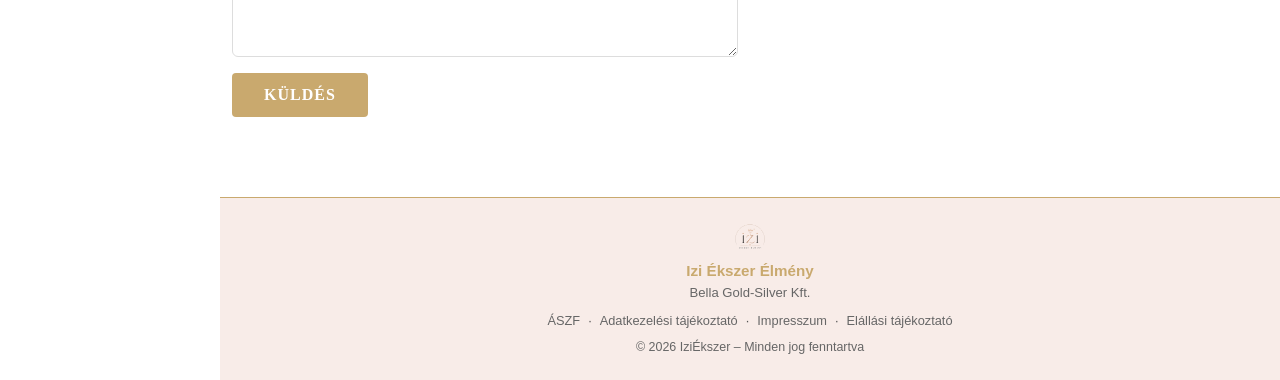
==== commit c1b22c2f: "email config, tesst email + main photo" ====
--- a/index.html
+++ b/index.html
@@ -149,12 +149,12 @@
       <div class="hero-photo-wrap">
         <img src="pics/hero_main_bckgrnd.png" alt="IziÉkszer" class="hero-photo">
       </div>
-      <div class="hero-headline">
+      <!-- <div class="hero-headline">
         <p class="hero-headline-accent">Több,</p>
         <p class="hero-headline-main">mint ékszer</p>
         <div class="hero-sep hero-headline-sep"><span class="sep-line"></span><span class="sep-heart">♡</span><span
             class="sep-line"></span></div>
-      </div>
+      </div> -->
     </div>
 
     <div class="container">
@@ -419,7 +419,7 @@
       <!-- Választék -->
       <div class="fb-valasztek-label">
         <span class="fb-label-line"></span>
-        <span class="fb-label-text">VÁLASZTÉK</span>
+        <span class="fb-label-text fb-box-title--gold-badge">VÁLASZTÉK</span>
         <span class="fb-label-line"></span>
       </div>
 
@@ -707,7 +707,9 @@
               <label for="message" class="form-label">Üzenet</label>
               <textarea class="form-control" id="message" rows="4" required></textarea>
             </div>
-            <button type="submit" class="btn btn-gold">Küldés</button>
+            <button type="submit" class="btn btn-gold" id="contact-form-btn">Küldés</button>
+            <p id="contact-form-success" class="mt-3" style="color:var(--color-gold)" hidden>✅ Köszönjük az üzeneted! Hamarosan válaszolunk.</p>
+            <p id="contact-form-error" class="text-danger mt-3" hidden></p>
           </form>
         </div>
         <div class="col-lg-5 offset-lg-1 mt-4 mt-lg-0">
@@ -755,6 +757,7 @@
 
   <script src="https://cdn.jsdelivr.net/npm/bootstrap@5.3.3/dist/js/bootstrap.bundle.min.js"></script>
   <script src="js/main.js"></script>
+  <script type="module" src="js/kapcsolat.js"></script>
   <script type="module" src="js/firebase-data.js"></script>
 </body>
 
--- a/css/style.css
+++ b/css/style.css
@@ -357,7 +357,7 @@
 }
 
 body.nav-sidebar-mode .hero-section {
-  padding-top: 20px;
+  padding-top: 0px;
 }
 
 body.nav-sidebar-mode .nav-flourish {
@@ -447,7 +447,7 @@
   }
 
   body.nav-sidebar-mode .hero-section {
-    padding-top: 100px;
+    padding-top: 125px;
   }
 }
 
@@ -460,10 +460,8 @@
 .hero-top {
   position: relative;
   display: grid;
-  min-height: 460px;
-  max-height: 620px;
+  height: clamp(460px, 34vw, 620px);
   margin-bottom: 40px;
-  overflow: hidden;
 }
 
 .hero-top > * {
@@ -474,8 +472,8 @@
   position: relative;
   width: 100%;
   height: 100%;
-  margin-left: 30%;
   z-index: 0;
+  overflow: hidden;
 }
 
 .hero-photo {
@@ -484,9 +482,14 @@
   object-fit: cover;
   object-position: center top;
   display: block;
-  /* a kép saját átlátszóságát mossuk el bal/alsó irányban, így a mögötte lévő valódi oldalháttér látszik át - nincs szín-eltérés, tényleg nem látszik a kép széle */
-  -webkit-mask-image: linear-gradient(to top right, transparent 0%, transparent 16%, black 62%);
-  mask-image: linear-gradient(to top right, transparent 0%, transparent 16%, black 62%);
+  -webkit-mask-image:
+    linear-gradient(to right, transparent 0%, black 6%, black 94%, transparent 100%),
+    linear-gradient(to bottom, black 88%, transparent 100%);
+  -webkit-mask-composite: destination-in;
+  mask-image:
+    linear-gradient(to right, transparent 0%, black 6%, black 94%, transparent 100%),
+    linear-gradient(to bottom, black 88%, transparent 100%);
+  mask-composite: intersect;
 }
 
 .hero-headline {
@@ -616,7 +619,7 @@
 
 .hero-sep .sep-line {
   flex: 1;
-  height: 1px;
+  height: 2px;
   background: var(--color-gold);
   opacity: 0.5;
   display: inline-block;
@@ -624,7 +627,7 @@
 
 .hero-sep .sep-heart {
   color: var(--color-gold);
-  font-size: 0.7rem;
+  font-size: 2.5rem;
   line-height: 1;
 }
 
@@ -816,6 +819,9 @@
 .fb-earring-grid {
   display: grid;
   grid-template-columns: repeat(8, 1fr);
+  background-color: rgba(255, 255, 255, 0.5);
+  border: 1px solid var(--color-gold);
+  padding: 10px;
   gap: 12px;
   max-width: 800px;
   margin: 0 auto 30px;
@@ -1594,12 +1600,12 @@
   }
 
   .hero-top {
-    min-height: 58vw;
+    height: 60vw;
     margin-top: -70px;
   }
 
-  .hero-photo-wrap {
-    margin-left: 26%;
+  .hero-photo {
+    object-position: left top;
   }
 
   .hero-headline {
@@ -1613,11 +1619,7 @@
   }
 
   .hero-top {
-    min-height: 74vw;
-  }
-
-  .hero-photo-wrap {
-    margin-left: 22%;
+    height: 60vw;
   }
 
   .hero-headline {
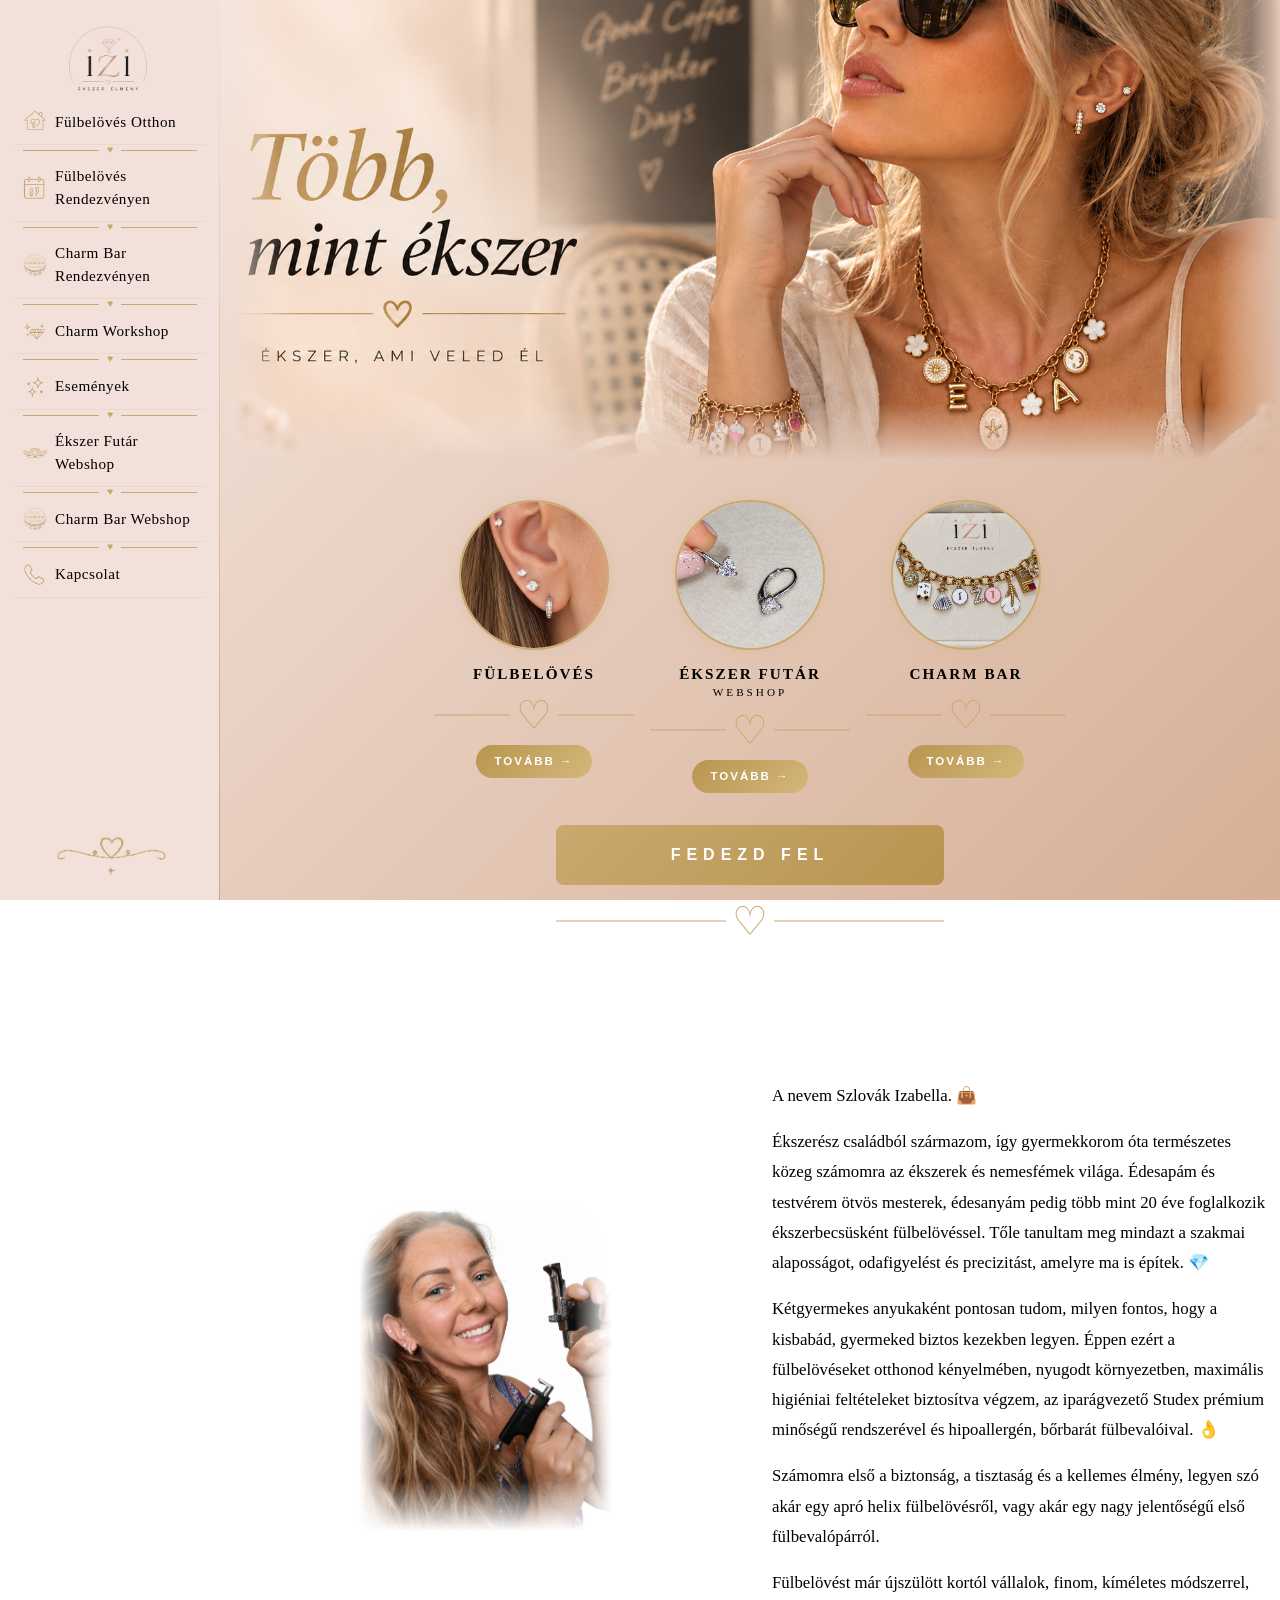
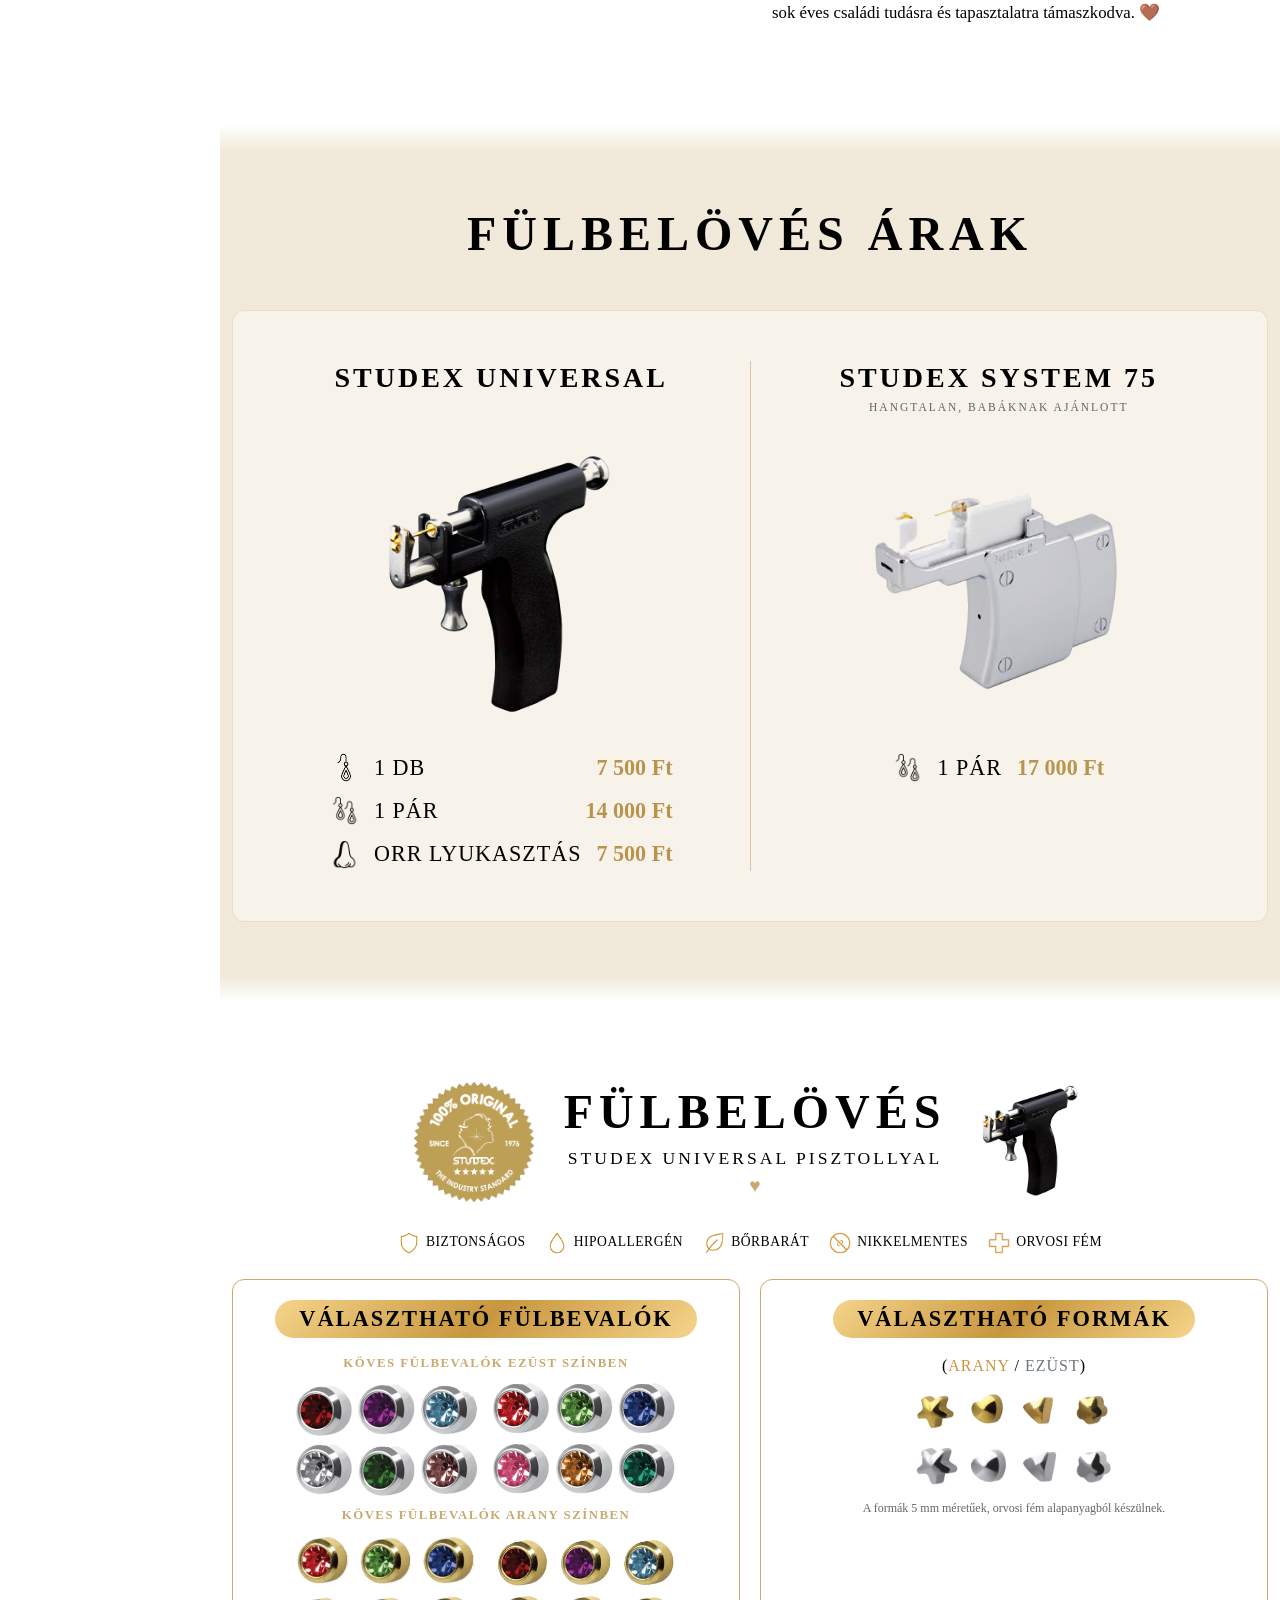
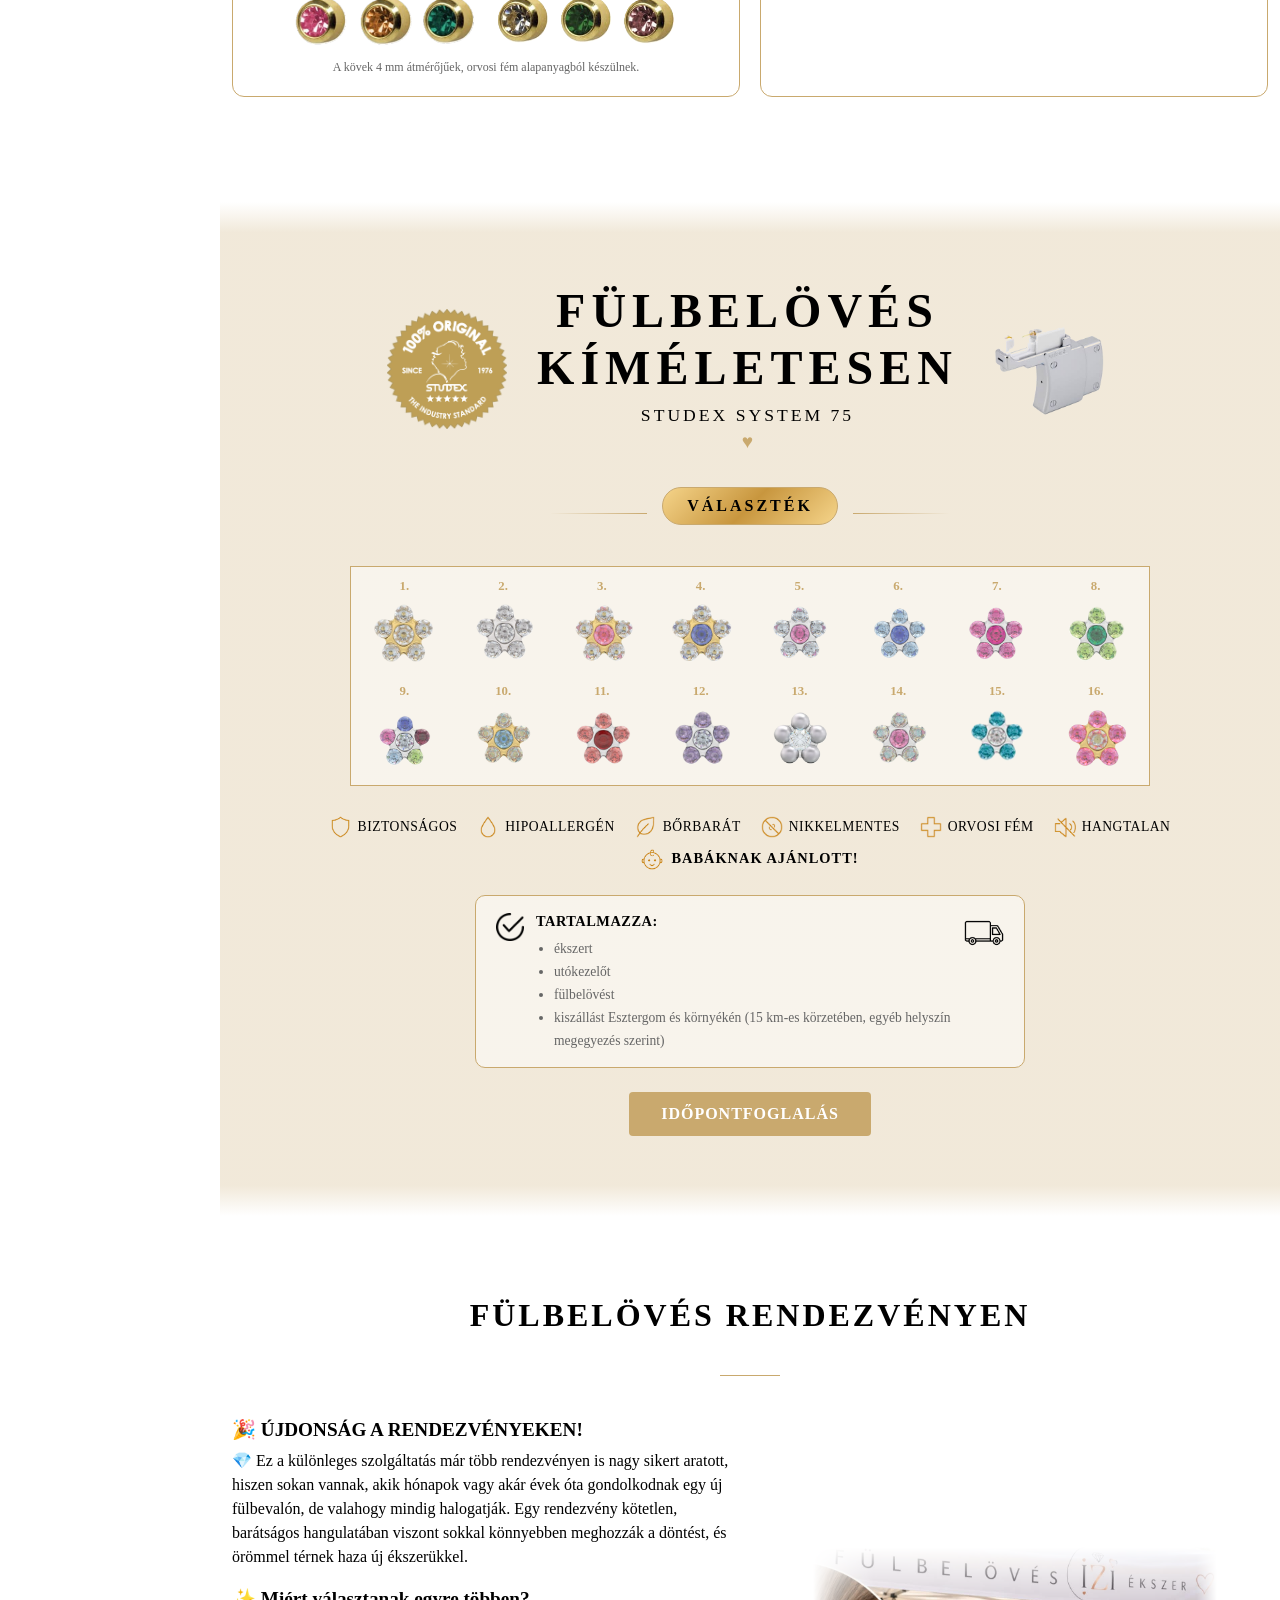
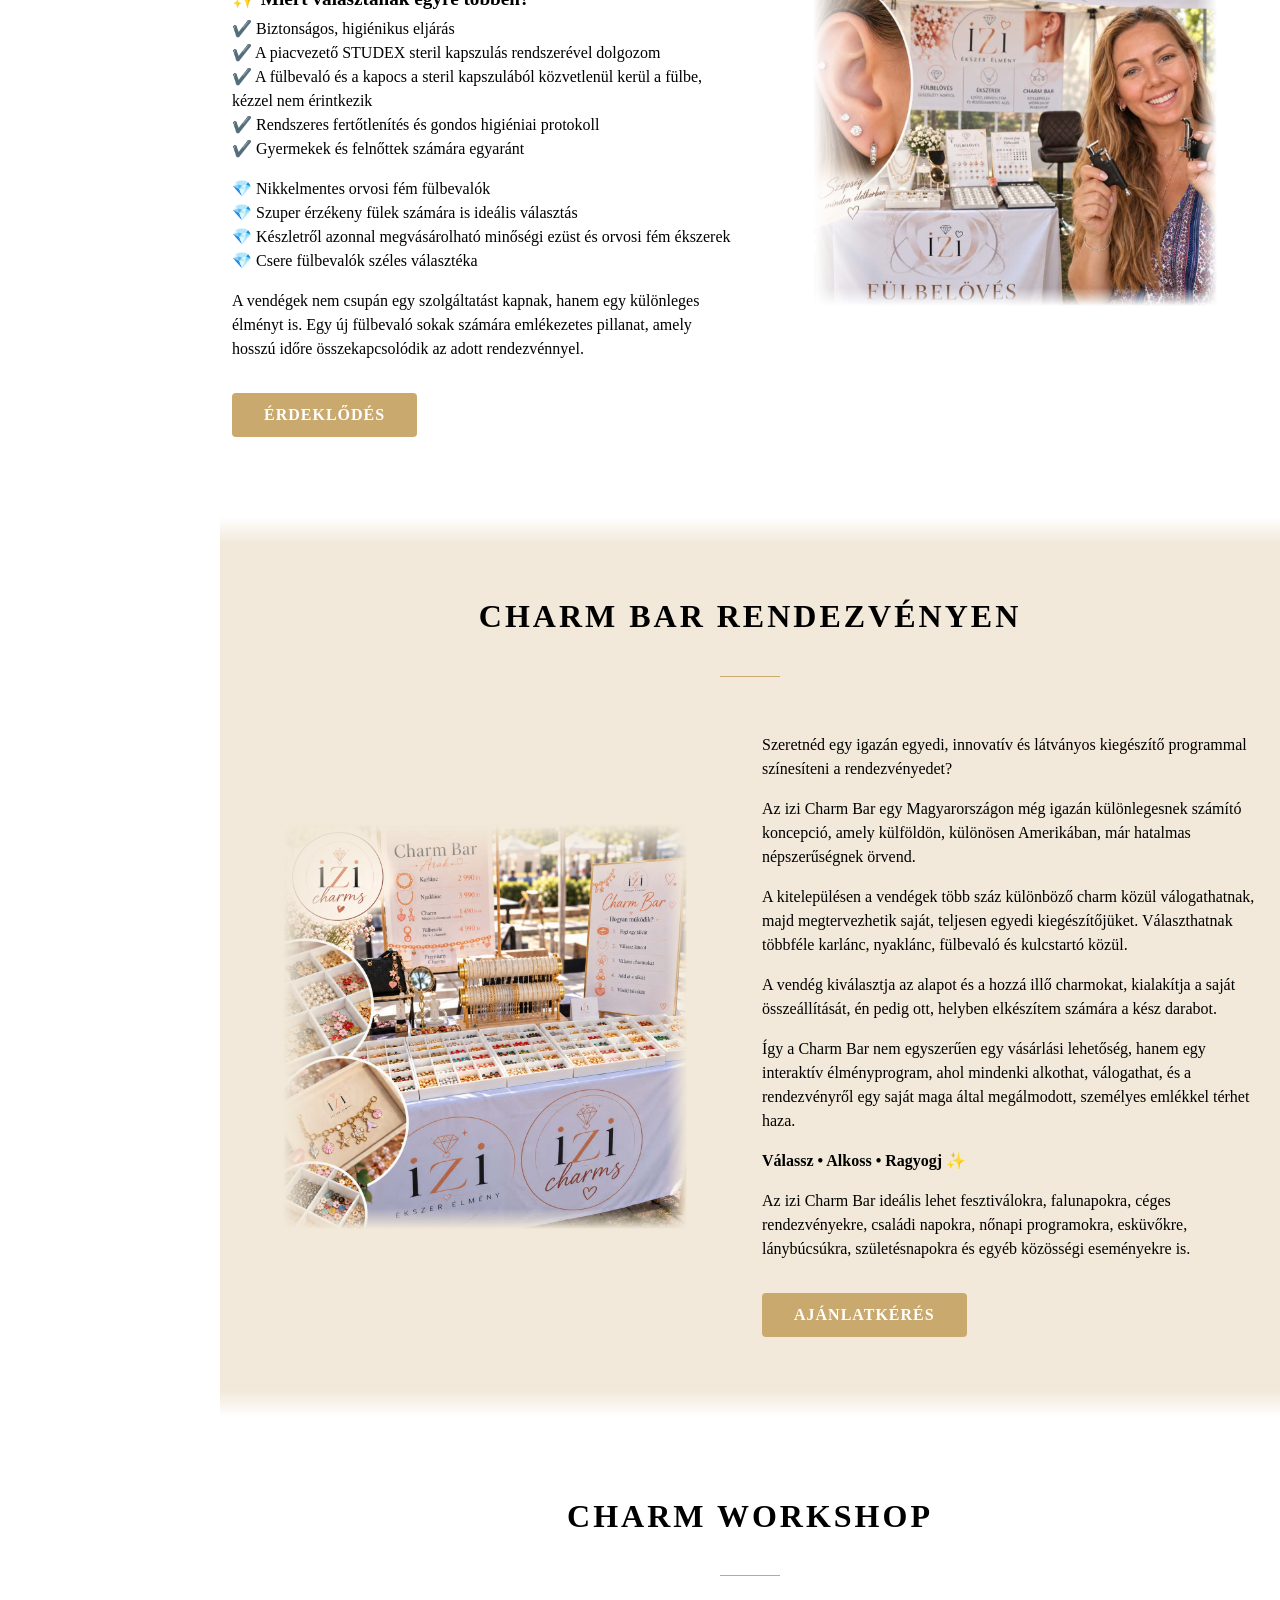
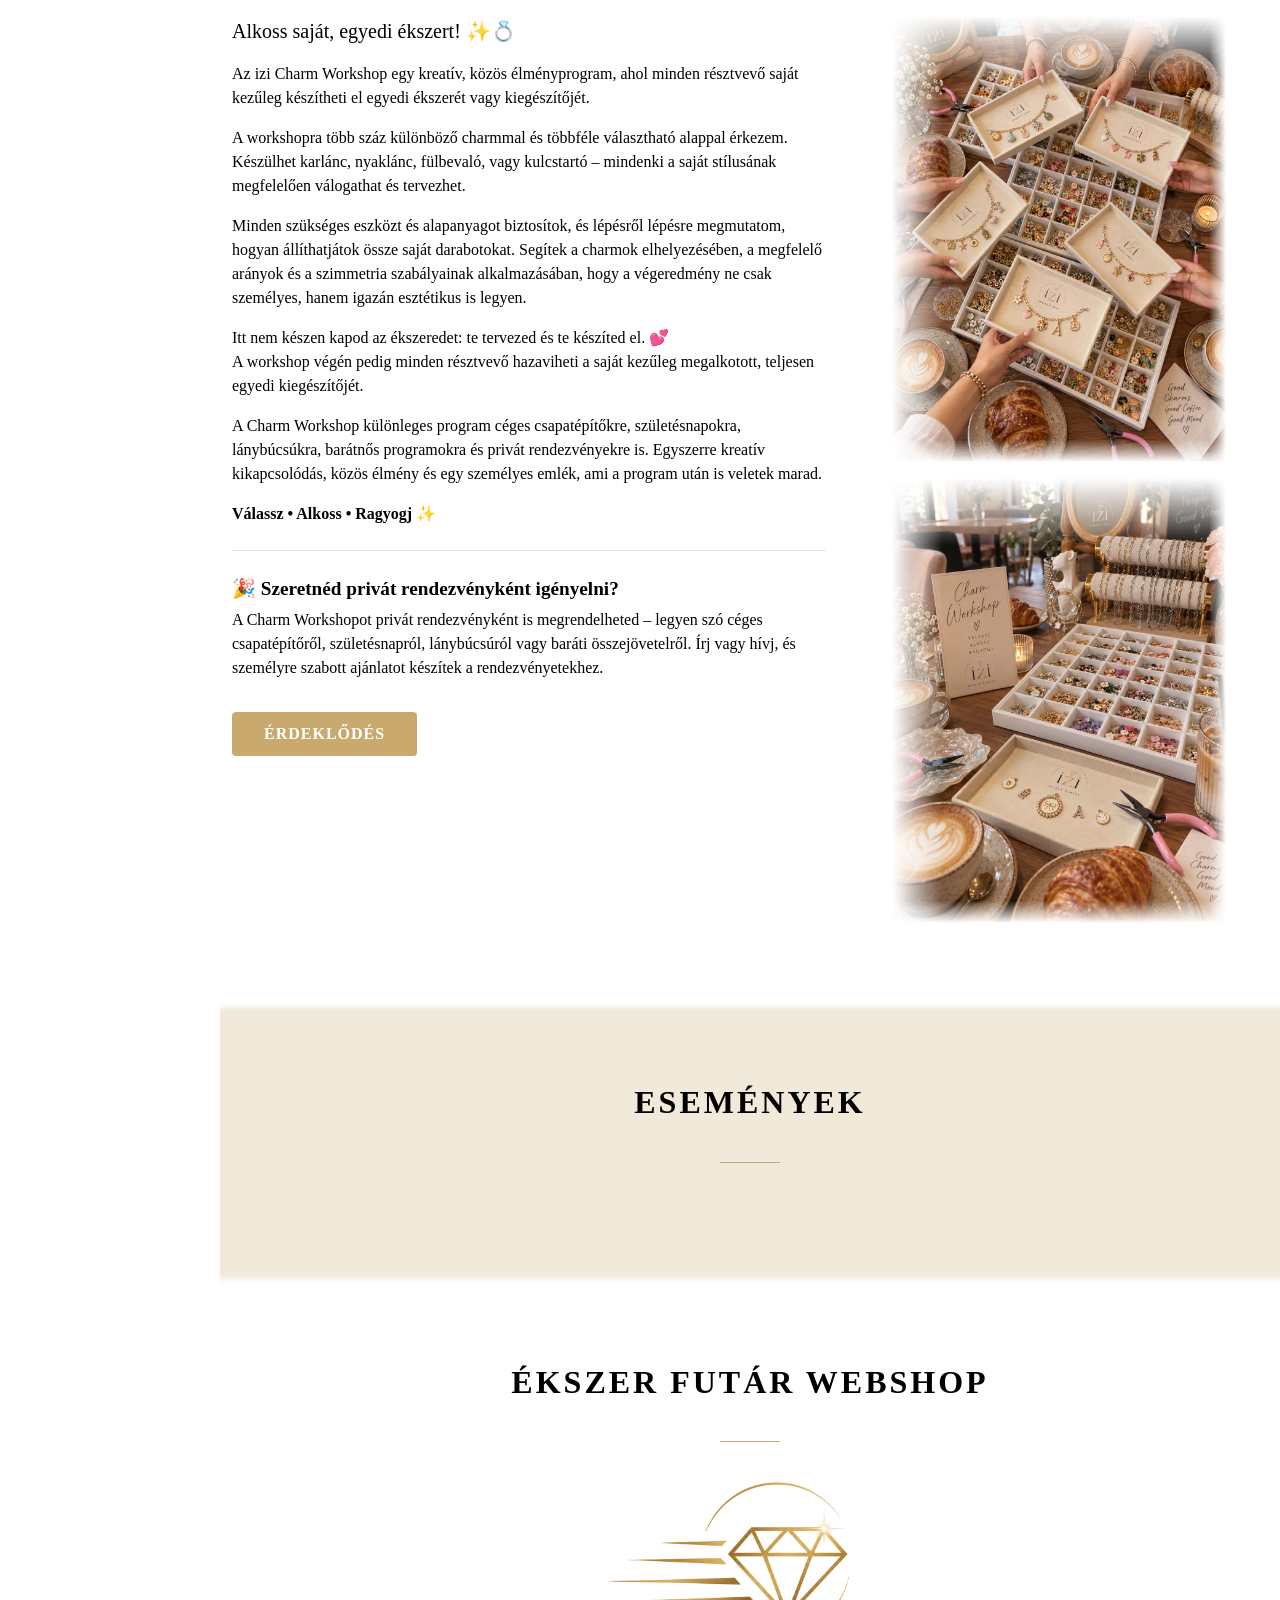
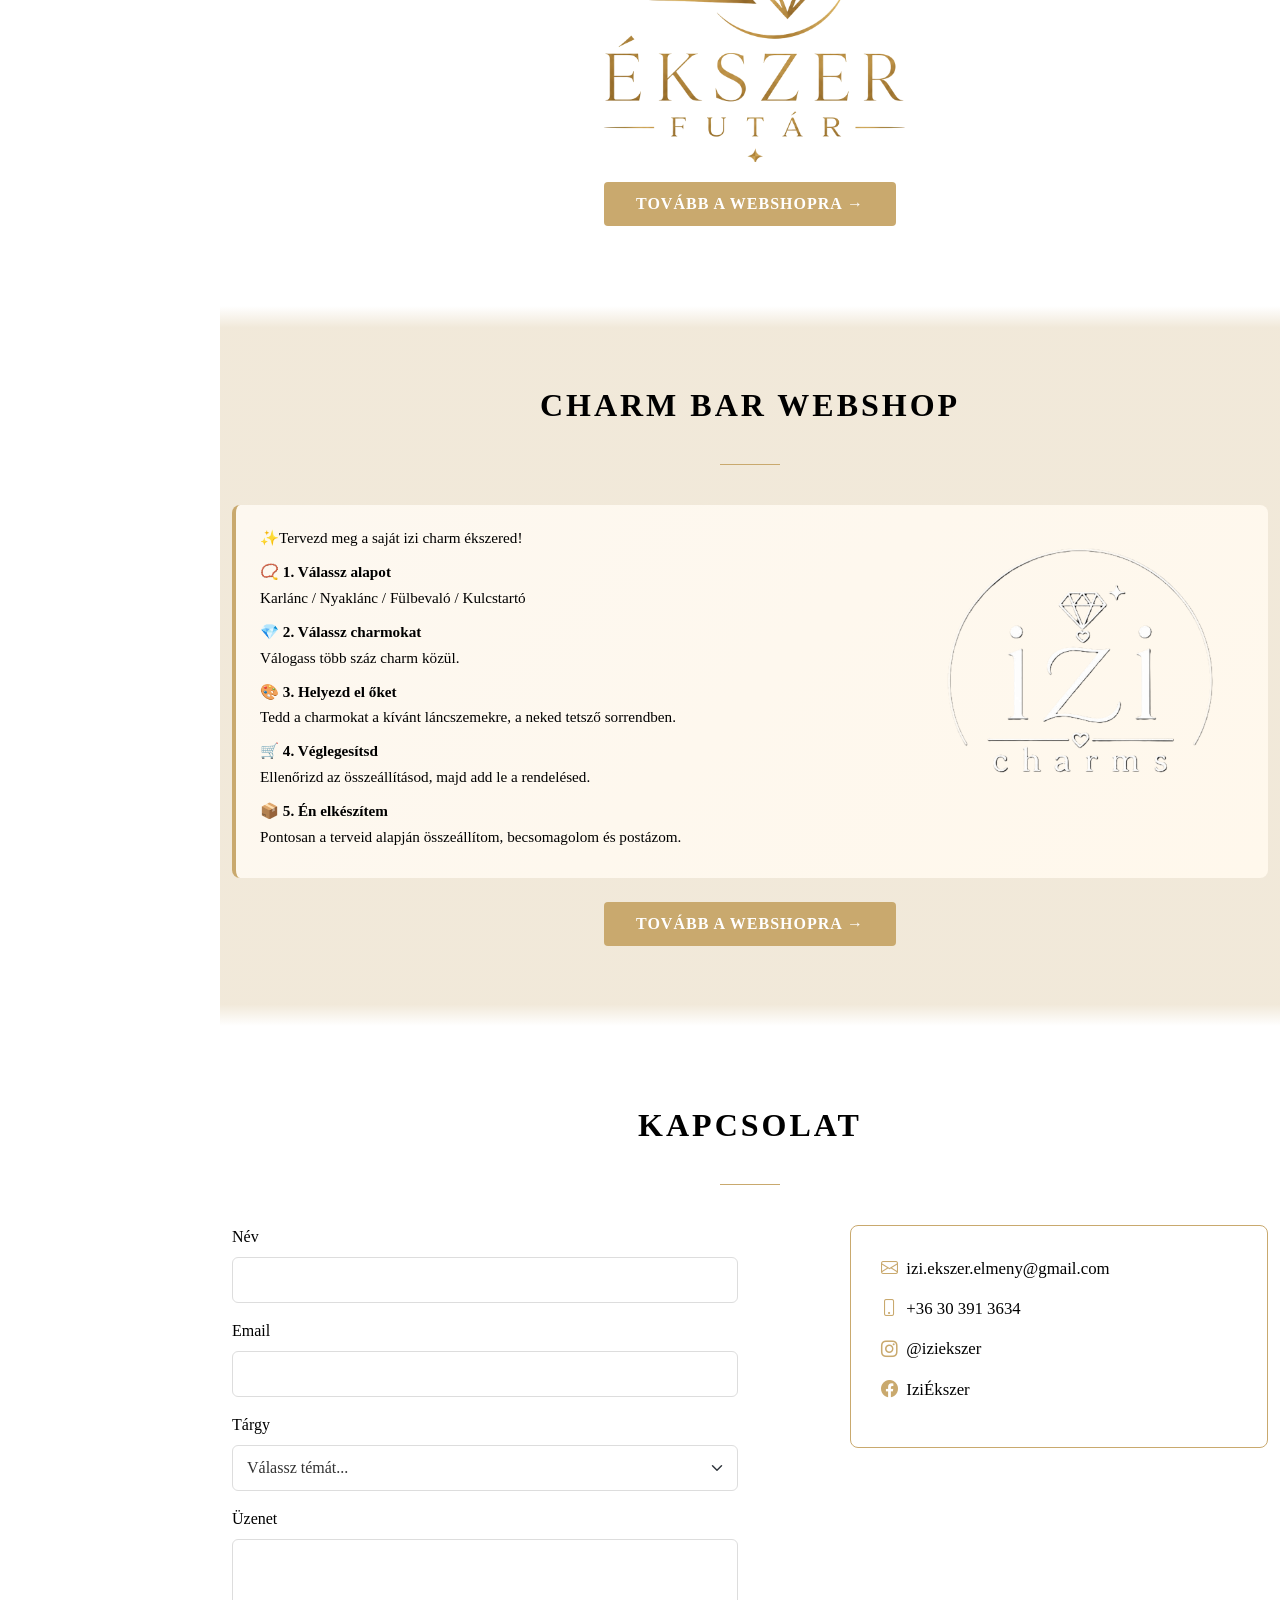
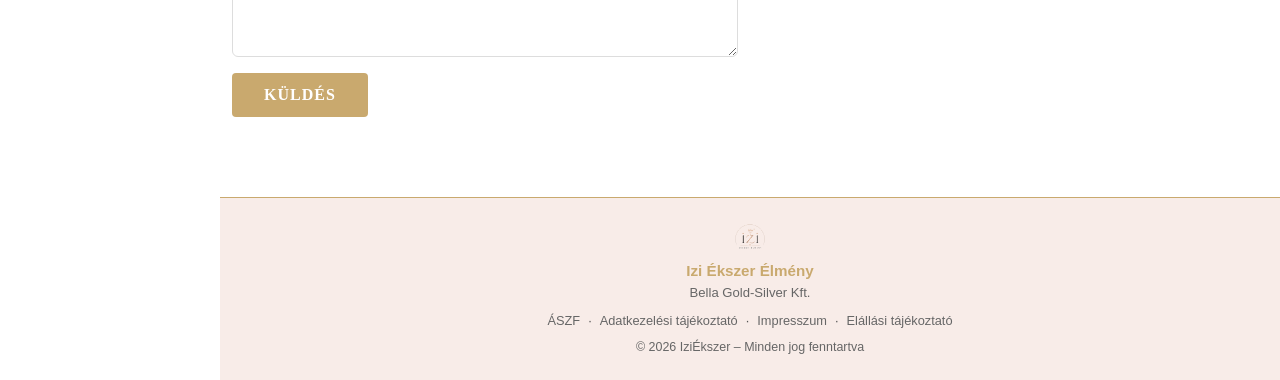
==== commit b881d038: "Elállási tájékoztató, frissített ÁSZF + adatkezelési tájékoztató - új elallasi-tajekoztato.html olda" ====
--- a/index.html
+++ b/index.html
@@ -714,7 +714,7 @@
         </div>
         <div class="col-lg-5 offset-lg-1 mt-4 mt-lg-0">
           <div class="contact-info">
-            <p><i class="bi bi-envelope me-2"></i>izabella.szlovak92@gmail.com</p>
+            <p><i class="bi bi-envelope me-2"></i>izi.ekszer.elmeny@gmail.com</p>
             <p><i class="bi bi-phone me-2"></i>+36 30 391 3634</p>
             <p><a href="https://www.instagram.com/iziekszer" target="_blank" class="text-decoration-none text-reset"><i
                   class="bi bi-instagram me-2"></i>@iziekszer</a></p>
@@ -735,7 +735,7 @@
       <nav class="footer-links">
         <a href="docs/Bella_Gold_Silver_ASZF_2026.pdf" target="_blank">ÁSZF</a>
         <span class="footer-sep">·</span>
-        <a href="adatkezelesi-tajekoztato.html">Adatkezelési tájékoztató</a>
+        <a href="docs/Bella_Gold_Silver_Adatkezelesi_Tajekoztato_2026_09.pdf" target="_blank">Adatkezelési tájékoztató</a>
         <span class="footer-sep">·</span>
         <a href="impresszum.html">Impresszum</a>
         <span class="footer-sep">·</span>
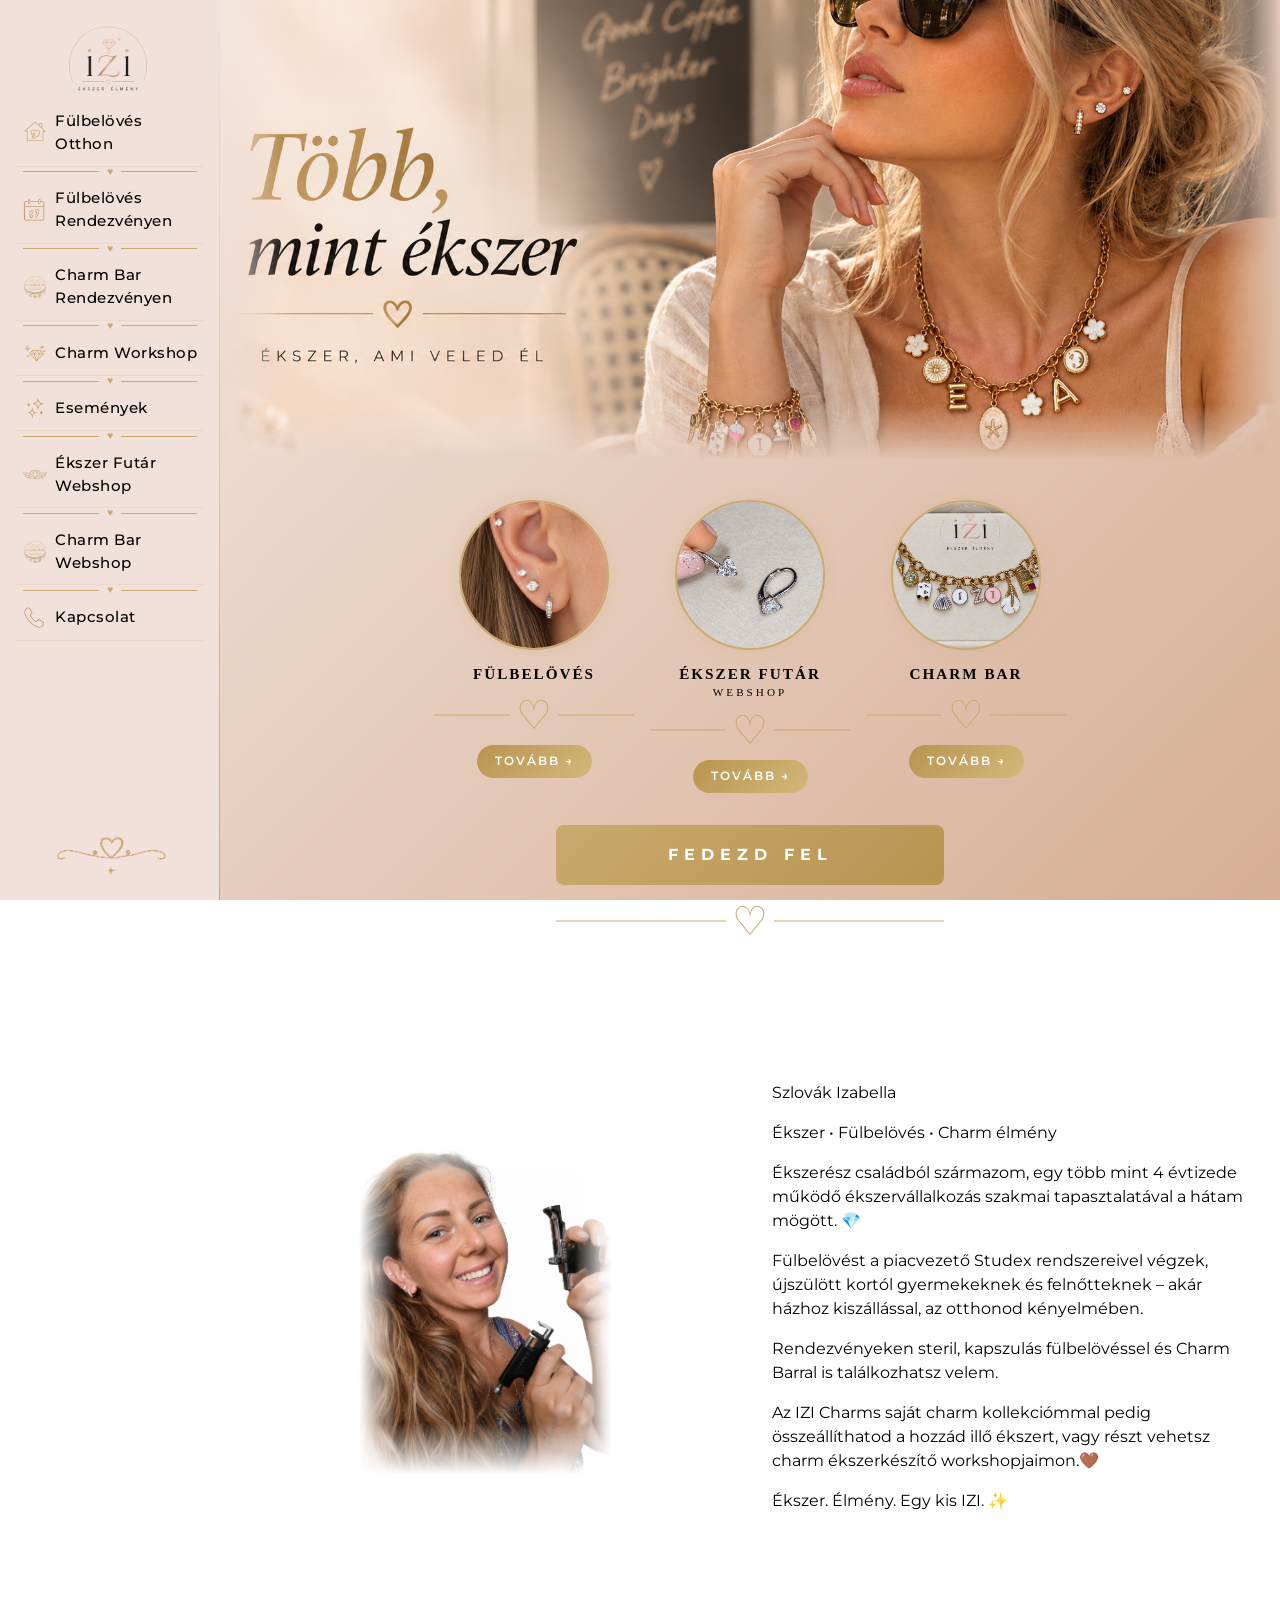
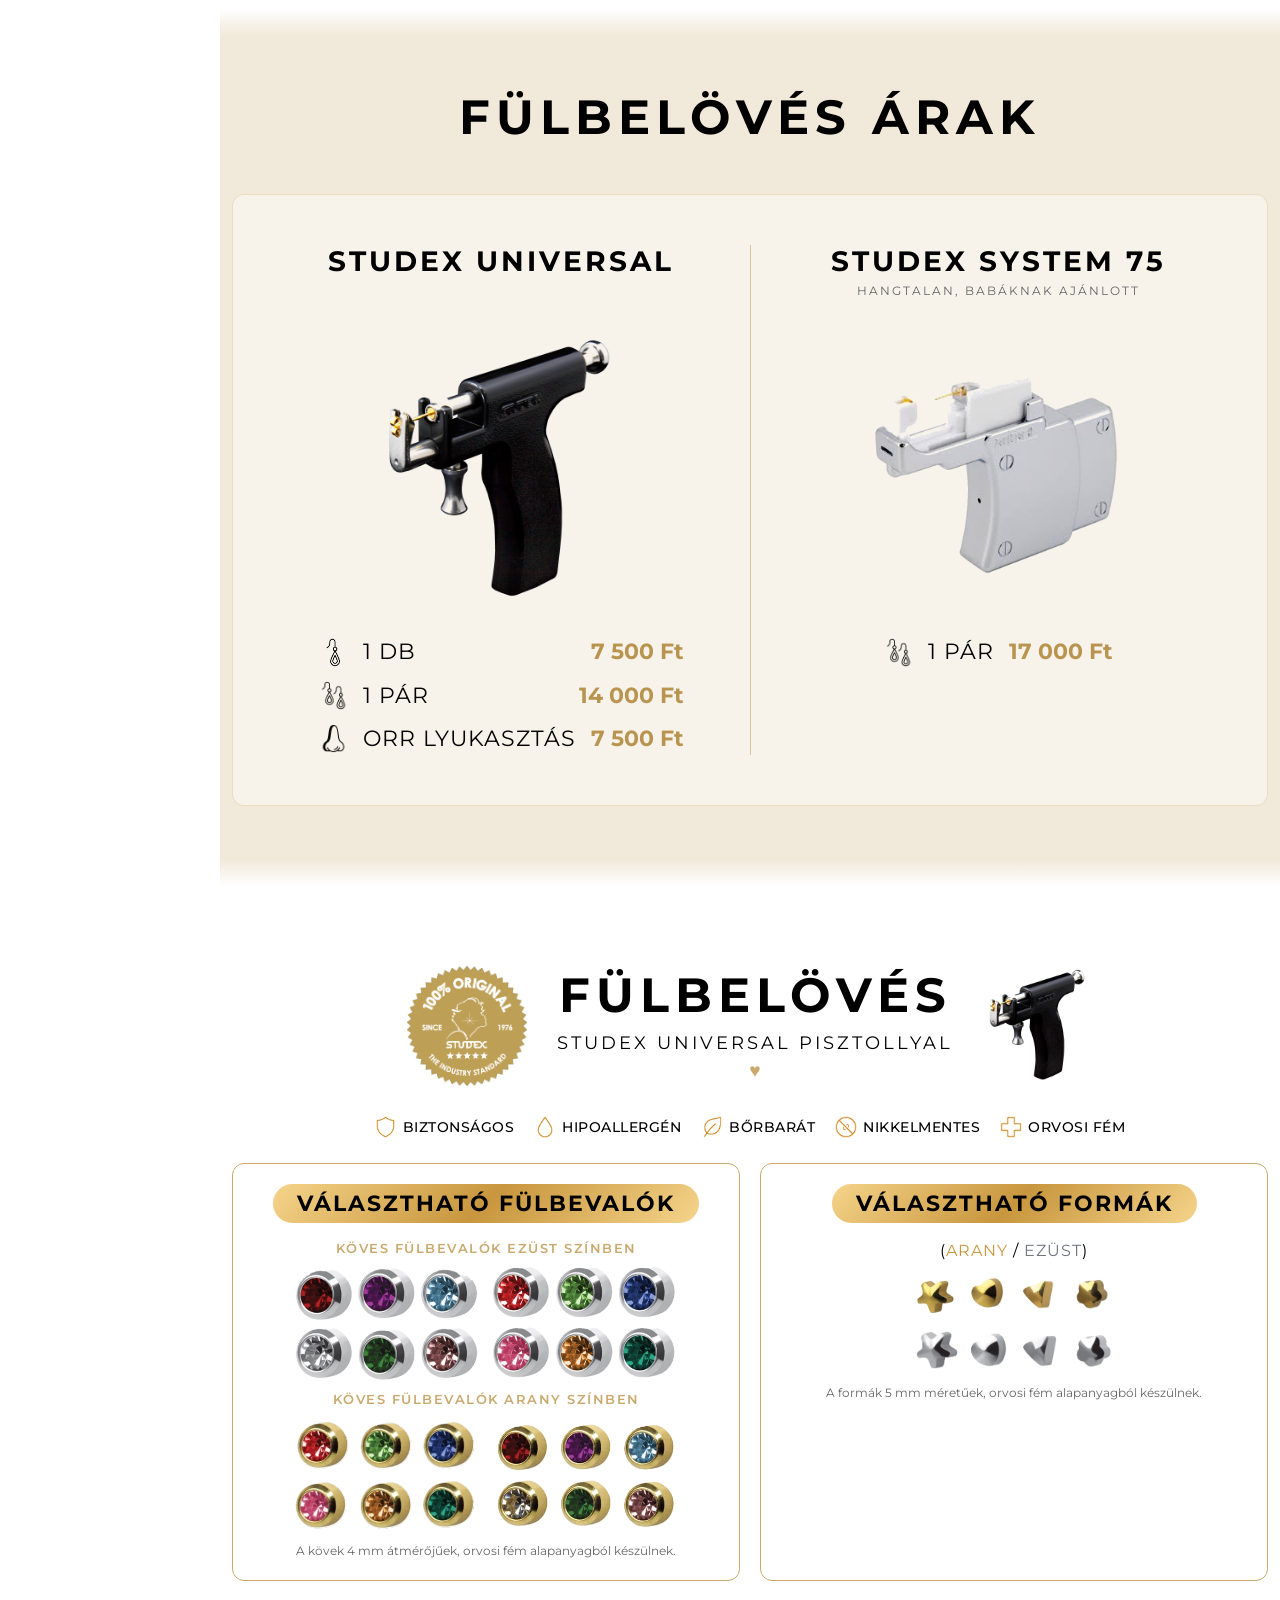
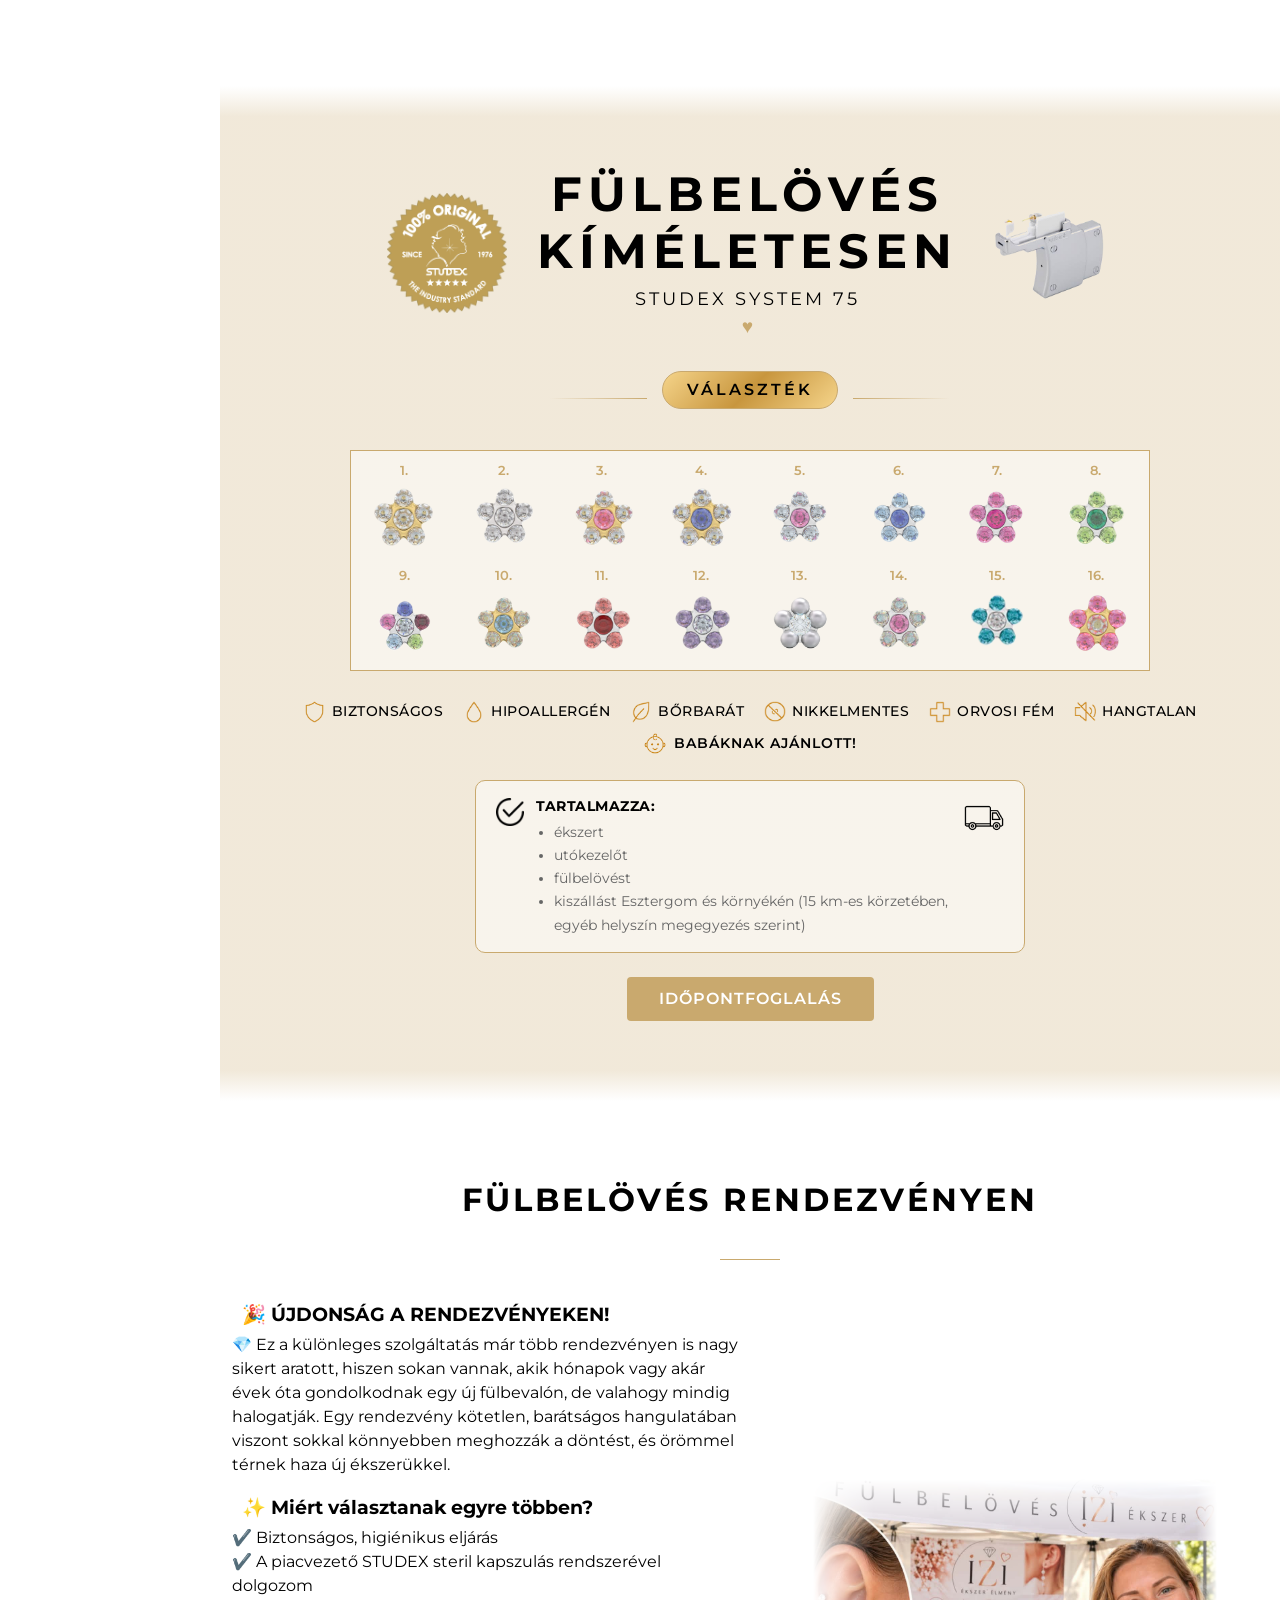
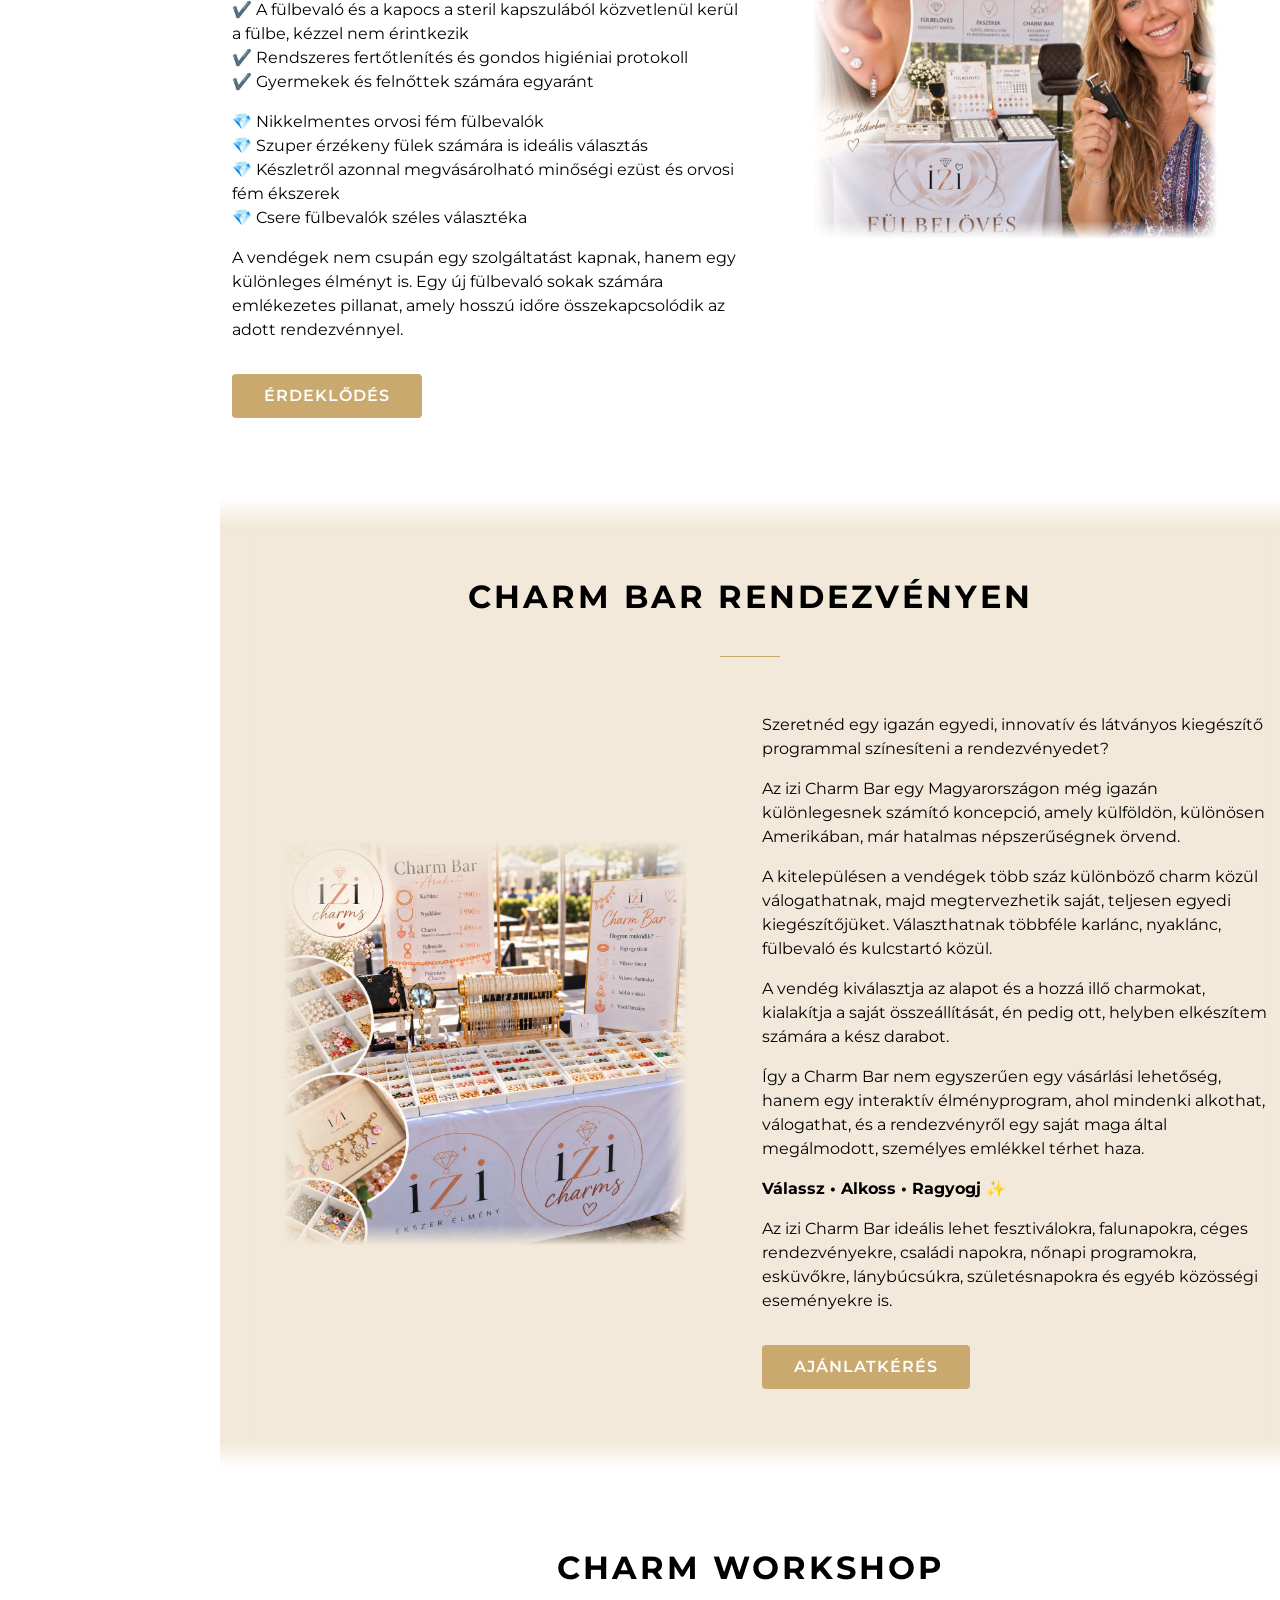
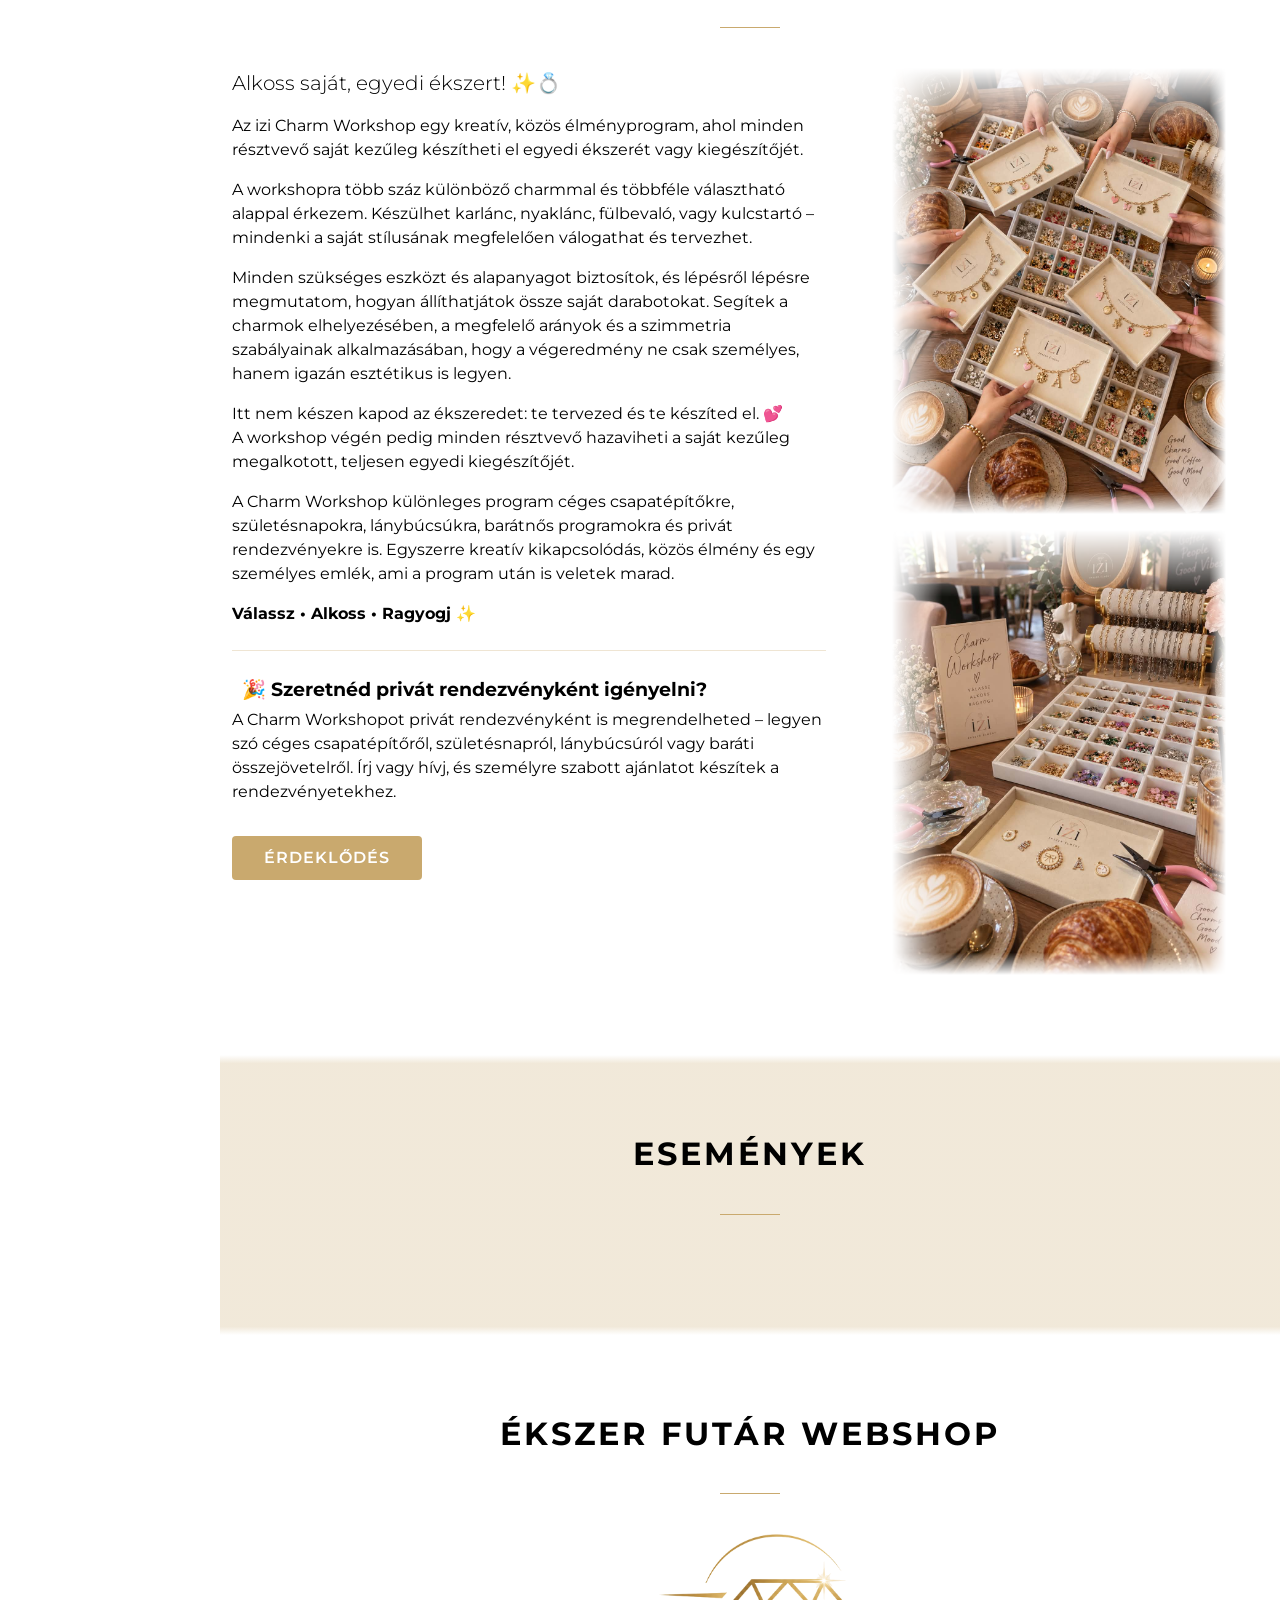
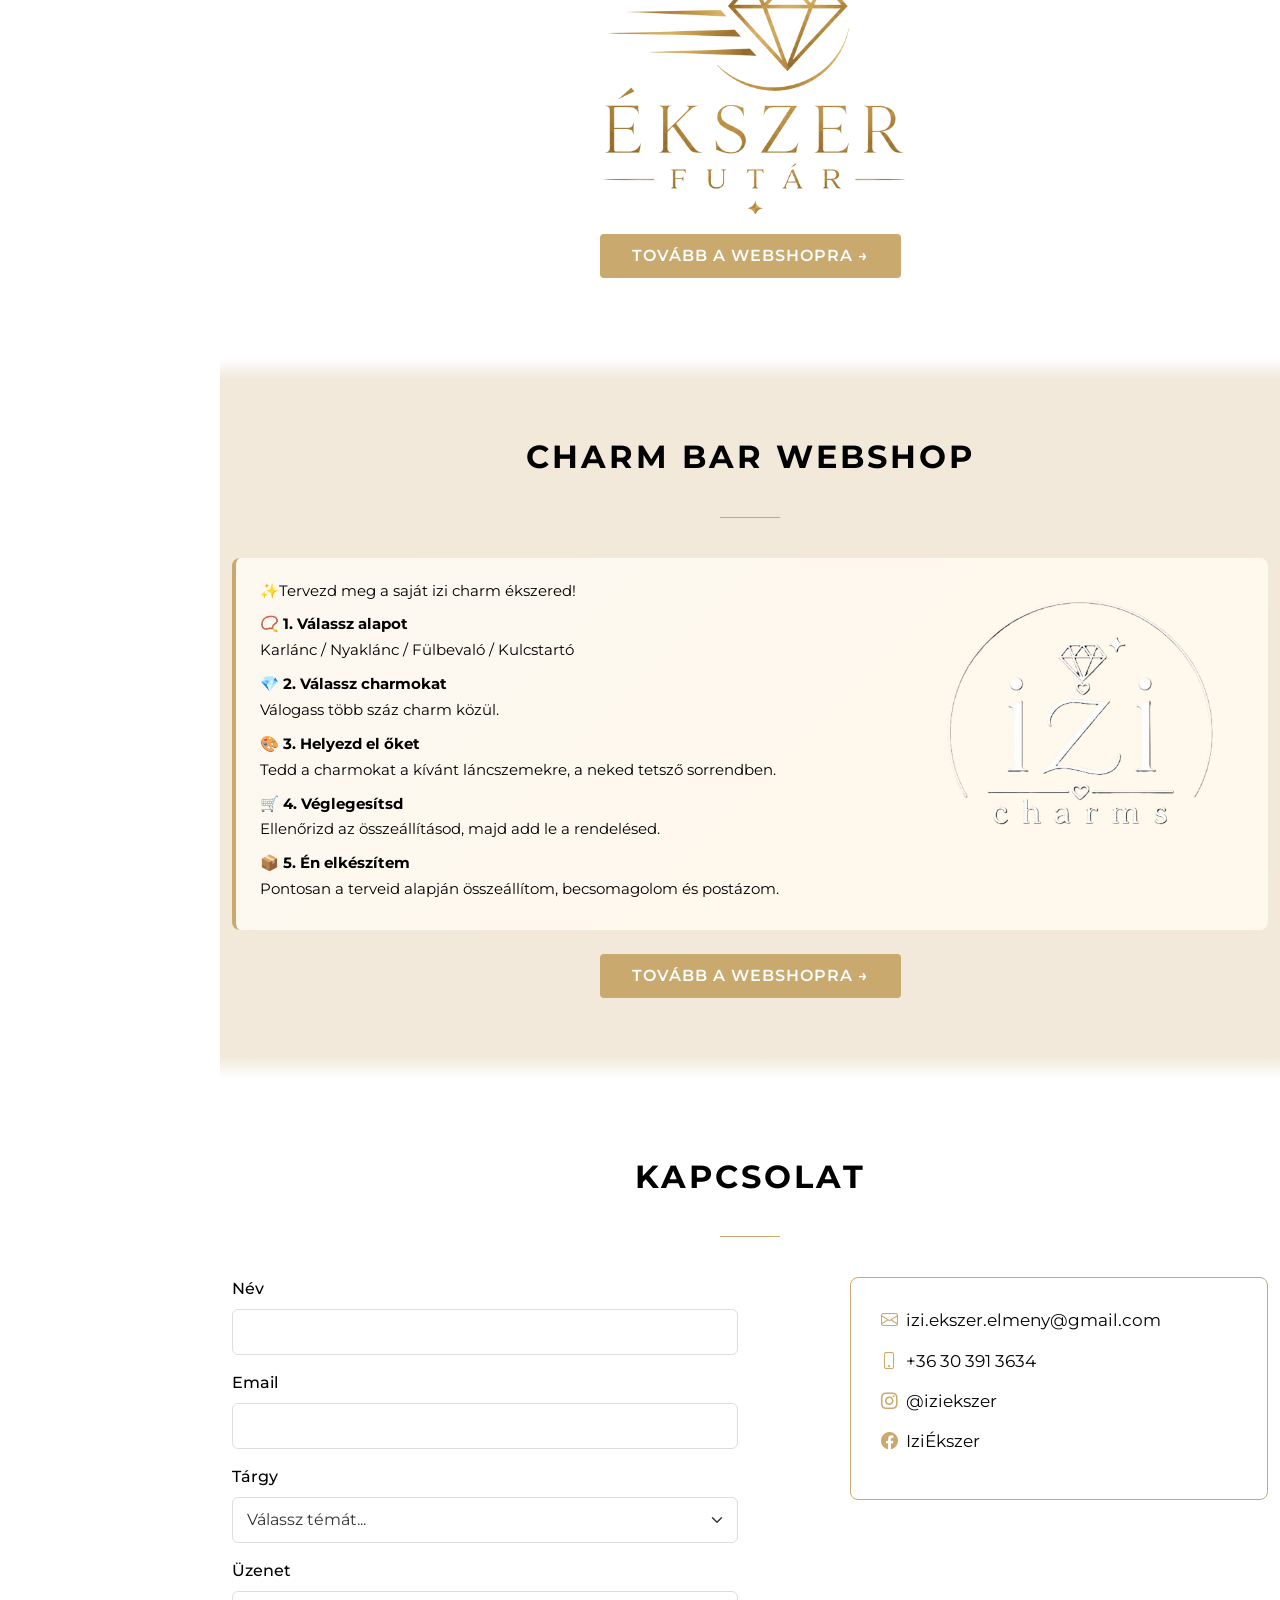
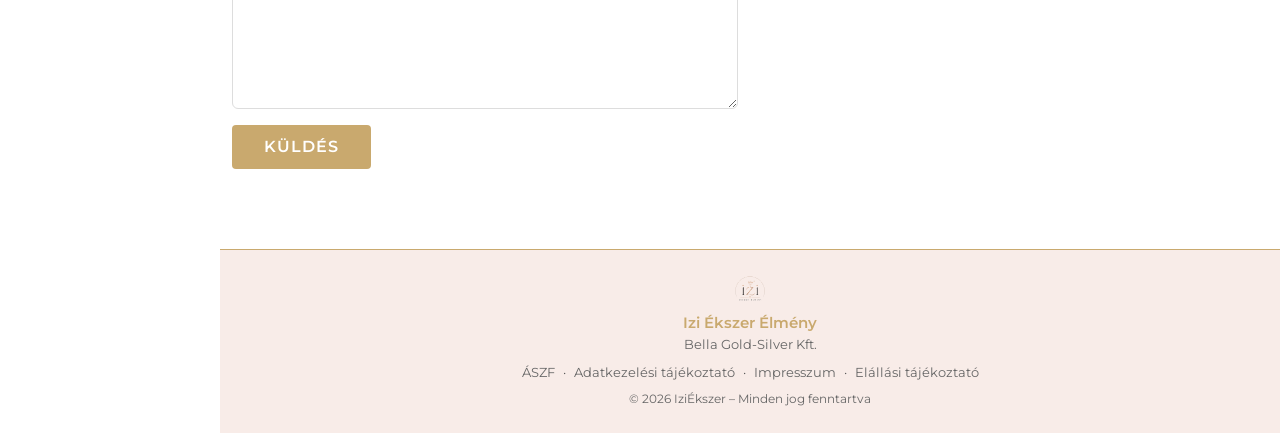
==== commit 8461b19a: "font-family change" ====
--- a/index.html
+++ b/index.html
@@ -7,6 +7,7 @@
   <title>IziÉkszer - Ékszer Élmény</title>
   <link href="https://cdn.jsdelivr.net/npm/bootstrap@5.3.3/dist/css/bootstrap.min.css" rel="stylesheet">
   <link href="https://cdn.jsdelivr.net/npm/bootstrap-icons@1.11.3/font/bootstrap-icons.min.css" rel="stylesheet">
+  <link href='https://fonts.googleapis.com/css?family=Montserrat' rel='stylesheet'>
   <link href="css/style.css" rel="stylesheet">
 </head>
 
@@ -209,28 +210,26 @@
         <div class="col-lg-6">
           <div class="fb-intro-text">
             <p>
-              A nevem Szlovák Izabella. 👜
+              Szlovák Izabella
             </p>
             <p>
-              Ékszerész családból származom, így gyermekkorom óta természetes közeg számomra az ékszerek és nemesfémek
-              világa. Édesapám és testvérem ötvös mesterek, édesanyám pedig több mint 20 éve foglalkozik
-              ékszerbecsüsként
-              fülbelövéssel. Tőle tanultam meg mindazt a szakmai alaposságot, odafigyelést és precizitást, amelyre ma is
-              építek. 💎
+            Ékszer • Fülbelövés • Charm élmény
+            </p>
+
+            <p>
+              Ékszerész családból származom, egy több mint 4 évtizede működő ékszervállalkozás szakmai tapasztalatával a hátam mögött. 💎
             </p>
             <p>
-              Kétgyermekes anyukaként pontosan tudom, milyen fontos, hogy a kisbabád, gyermeked biztos kezekben legyen.
-              Éppen ezért a fülbelövéseket otthonod kényelmében, nyugodt környezetben, maximális higiéniai feltételeket
-              biztosítva végzem, az iparágvezető Studex prémium minőségű rendszerével és hipoallergén, bőrbarát
-              fülbevalóival. 👌
+              Fülbelövést a piacvezető Studex rendszereivel végzek, újszülött kortól gyermekeknek és felnőtteknek – akár házhoz kiszállással, az otthonod kényelmében.
             </p>
             <p>
-              Számomra első a biztonság, a tisztaság és a kellemes élmény, legyen szó akár egy apró helix fülbelövésről,
-              vagy akár egy nagy jelentőségű első fülbevalópárról.
+              Rendezvényeken steril, kapszulás fülbelövéssel és Charm Barral is találkozhatsz velem.
             </p>
             <p>
-              Fülbelövést már újszülött kortól vállalok, finom, kíméletes módszerrel, sok éves családi tudásra és
-              tapasztalatra támaszkodva. 🤎
+              Az IZI Charms saját charm kollekciómmal pedig összeállíthatod a hozzád illő ékszert, vagy részt vehetsz charm ékszerkészítő workshopjaimon.🤎
+            </p>
+            <p>
+              Ékszer. Élmény. Egy kis IZI. ✨
             </p>
           </div>
         </div>
--- a/css/style.css
+++ b/css/style.css
@@ -18,7 +18,7 @@
 }
 
 body {
-  font-family: 'Segoe UI', sans-serif;
+  font-family: 'Montserrat';
   background: linear-gradient(135deg, var(--bg-main) 0%, var(--bg-main-end) 100%);
   background-attachment: fixed;
   color: var(--color-primary);
@@ -92,8 +92,8 @@
 
 .navbar-desktop .nav-links a {
   color: var(--color-menu-text);
-  font-family: 'Times New Roman', Times, serif;
-  font-size: 1.15rem;
+  font-family: 'Montserrat';
+  font-size: 0.7rem;
   font-weight: 500;
   letter-spacing: 0.5px;
   padding: 8px 14px;
@@ -688,10 +688,11 @@
 }
 
 .fb-intro-text {
-  font-size: 1.05rem;
-  line-height: 1.8;
+  font-size: 1rem;
+  font-family: 'Montserrat';
   color: var(--color-primary);
   padding-left: 10px;
+  padding-right: 10px;
 }
 
 .fb-intro-photo-wrapper {
@@ -743,7 +744,7 @@
 
 /* === Fülbelövés Section === */
 .fulbeloves-section {
-  font-family: 'Times New Roman', Times, serif;
+  font-family: 'Montserrat';
 }
 
 .fb-header {
@@ -918,7 +919,7 @@
 }
 
 .fb-price {
-  font-family: 'Times New Roman', Times, serif;
+  font-family: 'Montserrat';
   font-size: 2.5rem;
   font-weight: 700;
   color: var(--color-gold);
@@ -1264,6 +1265,8 @@
 .rendezv-ujdonsag,
 .rendezv-miert {
   font-size: 1.2rem;
+  font-family: 'Montserrat';
+  padding: 0 10px;
   font-weight: 700;
   color: var(--color-primary);
   margin: 0 0 4px;
@@ -1307,7 +1310,7 @@
 /* === Sections === */
 .section-block {
   padding: 80px 0;
-  font-family: 'Times New Roman', Times, serif;
+  font-family: 'Montserrat';
 }
 
 .section-alt {
@@ -1330,7 +1333,7 @@
 }
 
 .section-text {
-  font-size: 1.1rem;
+  font-size: 1.0rem;
   line-height: 1.8;
   color: var(--color-text-muted);
 }
